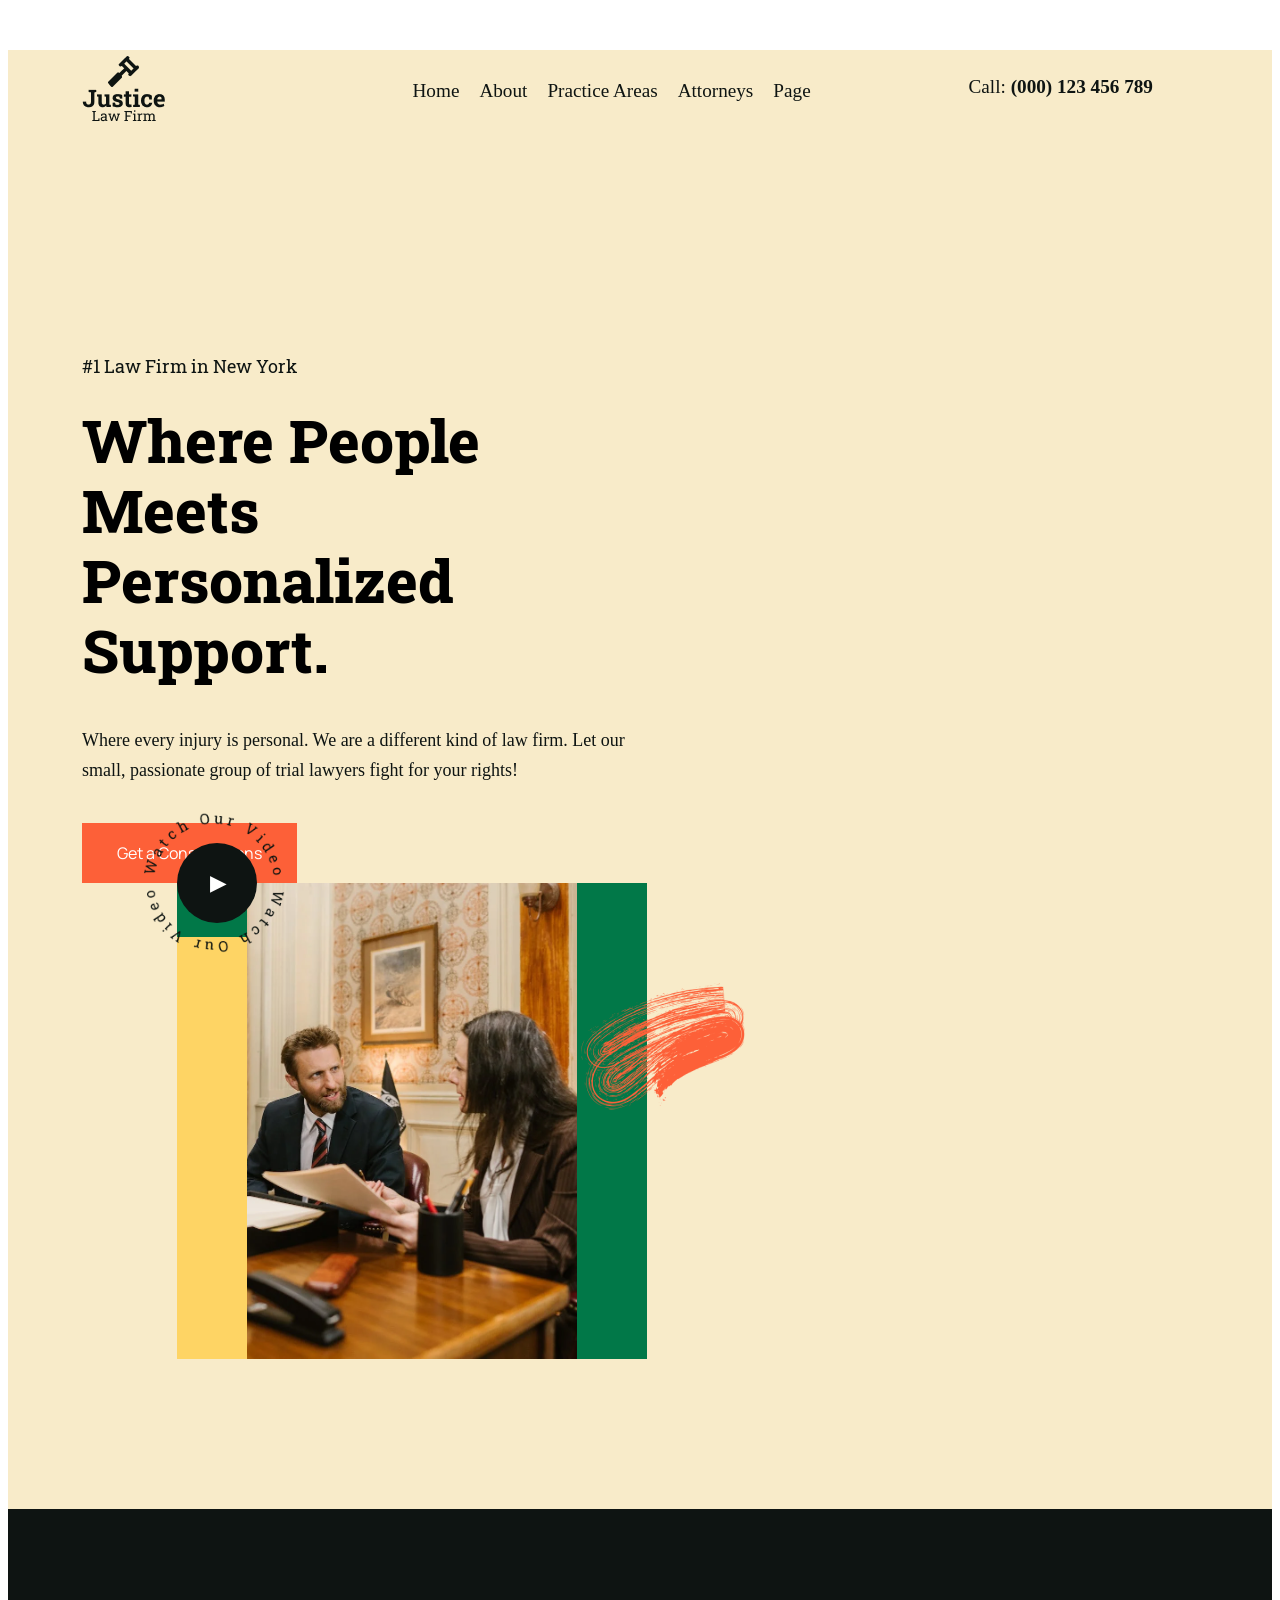
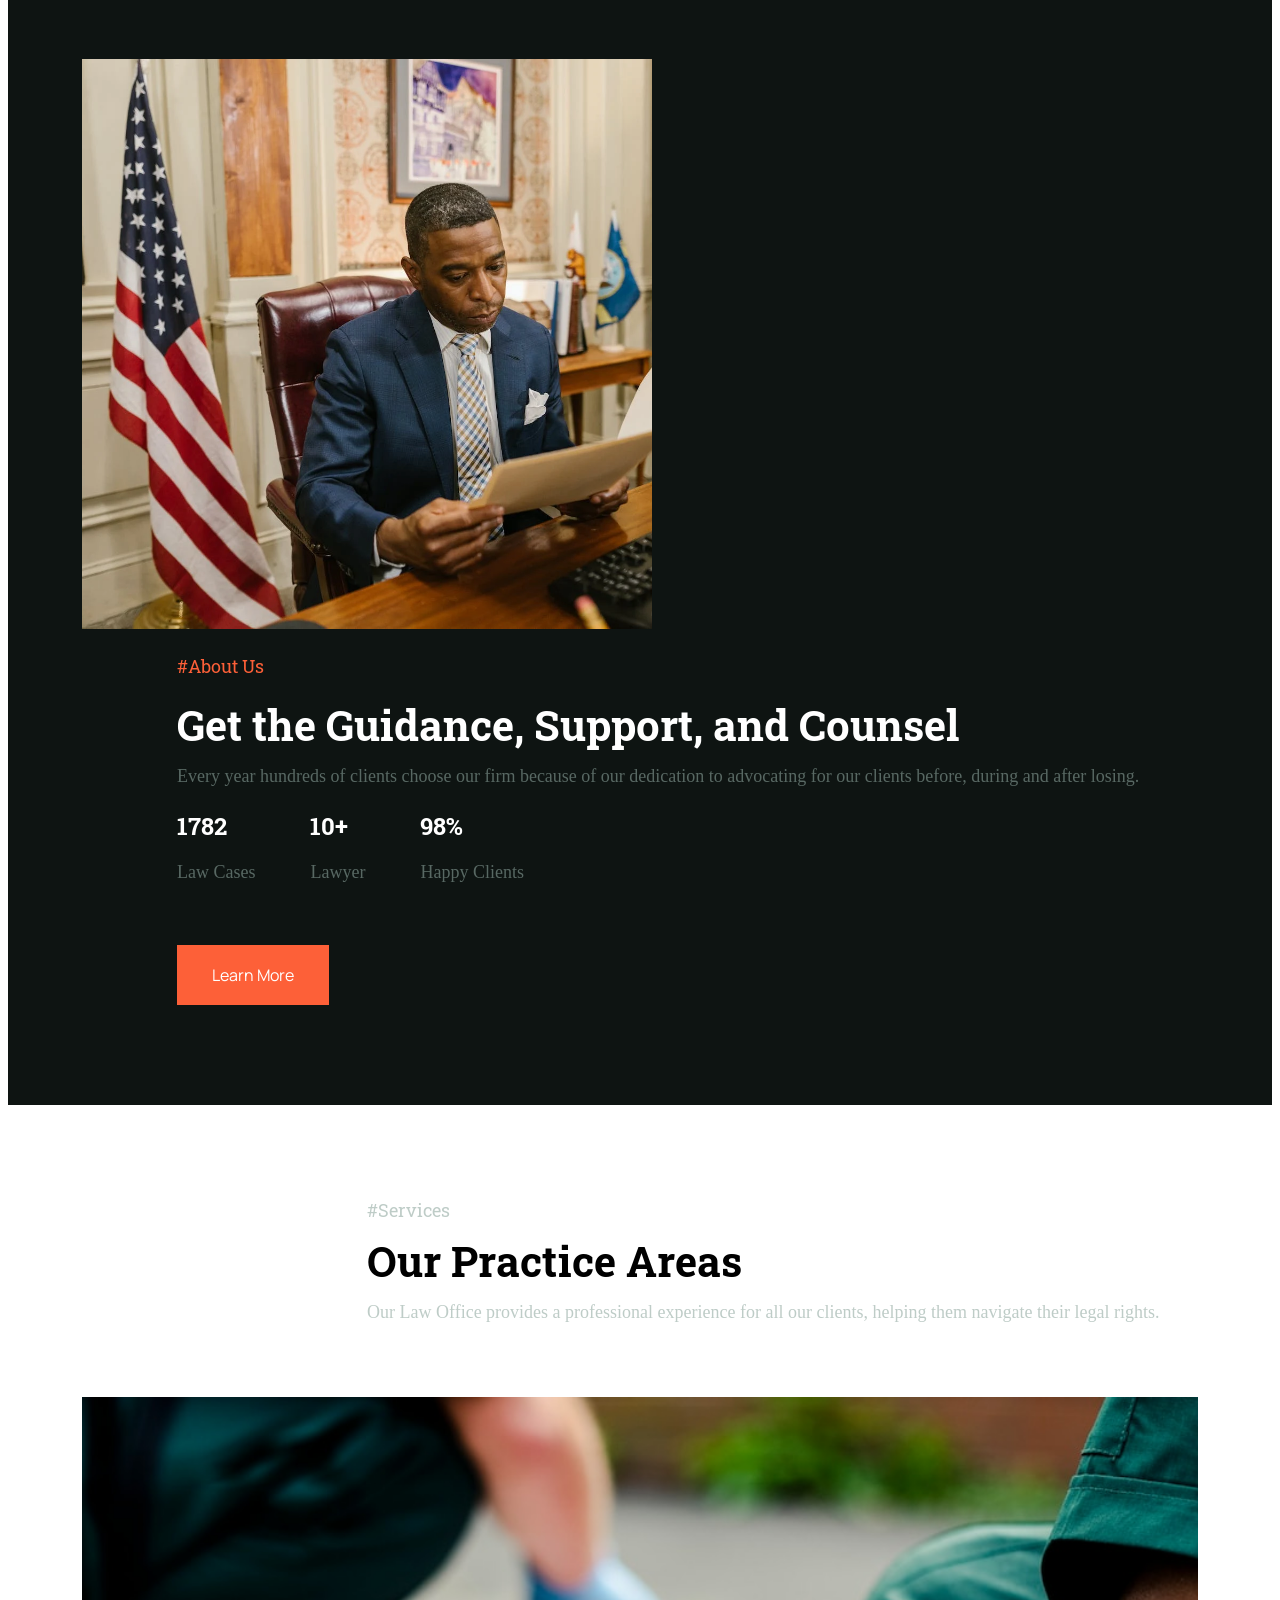
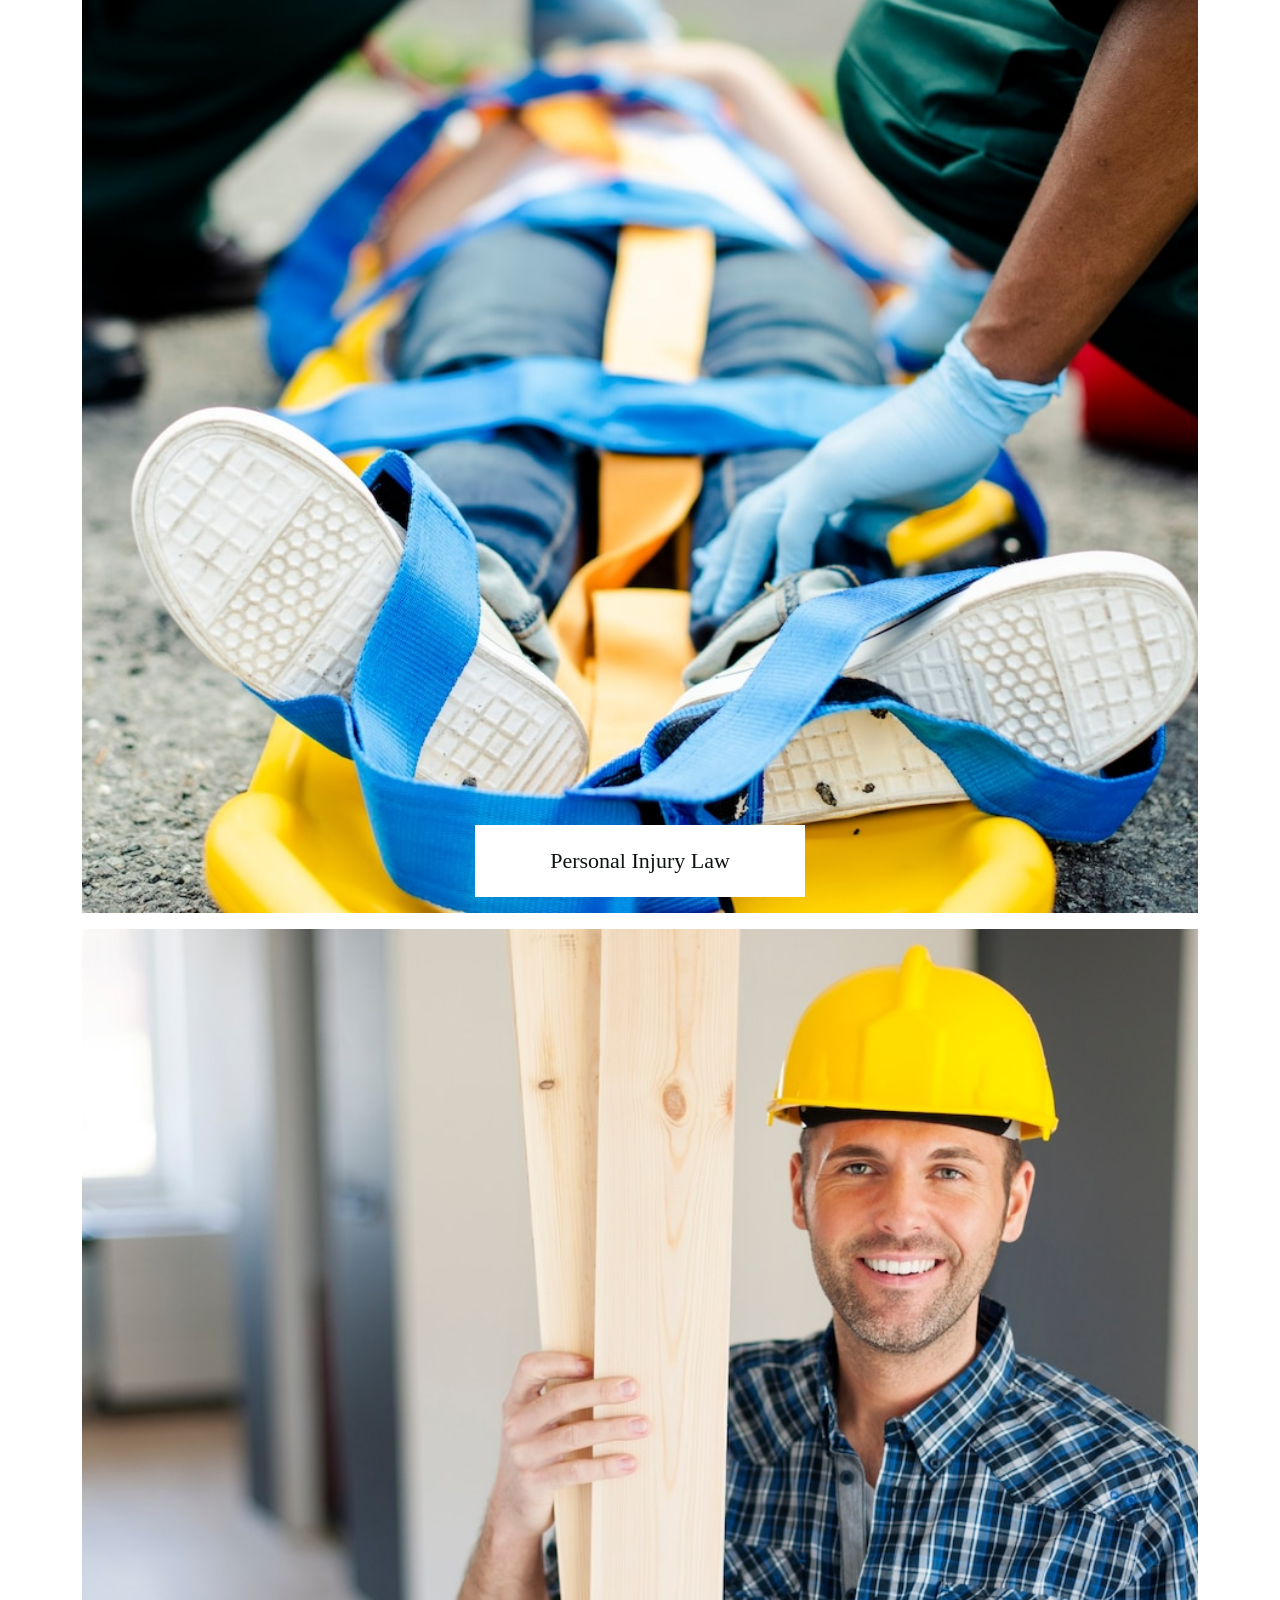
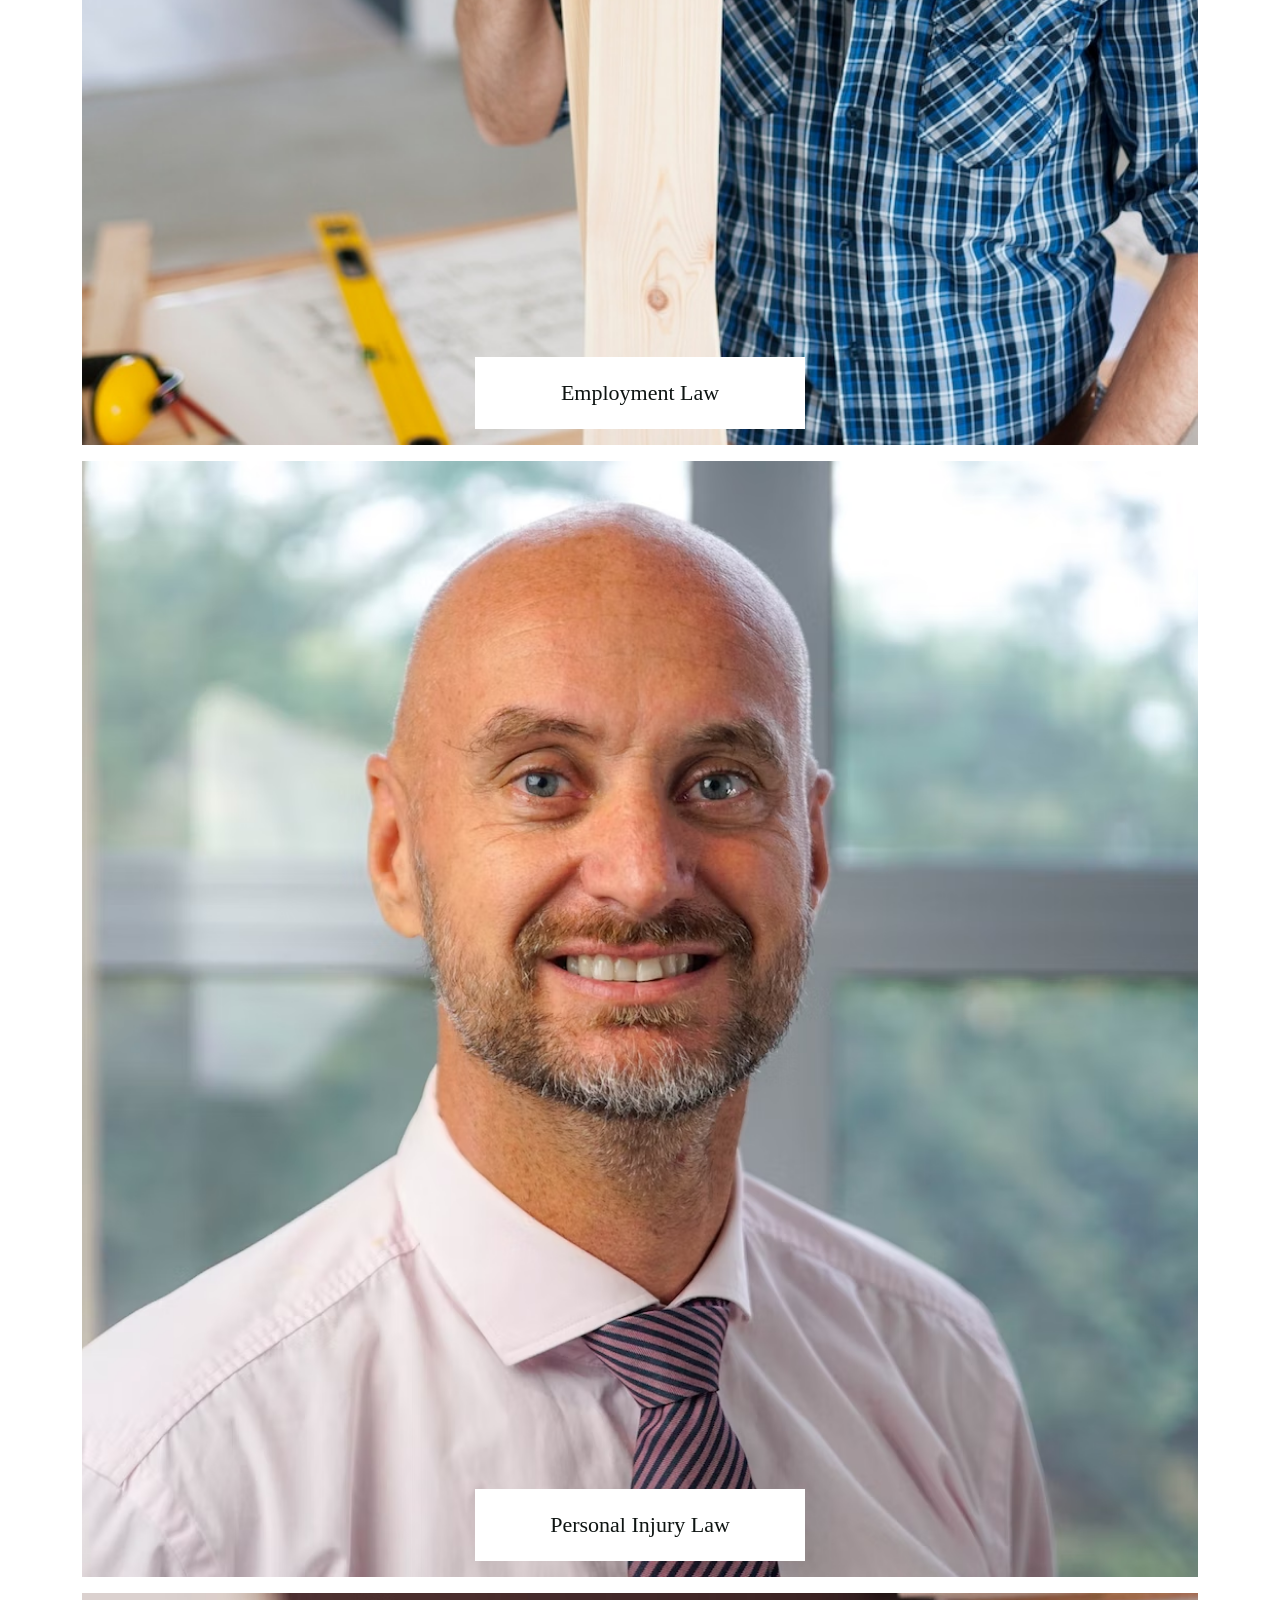
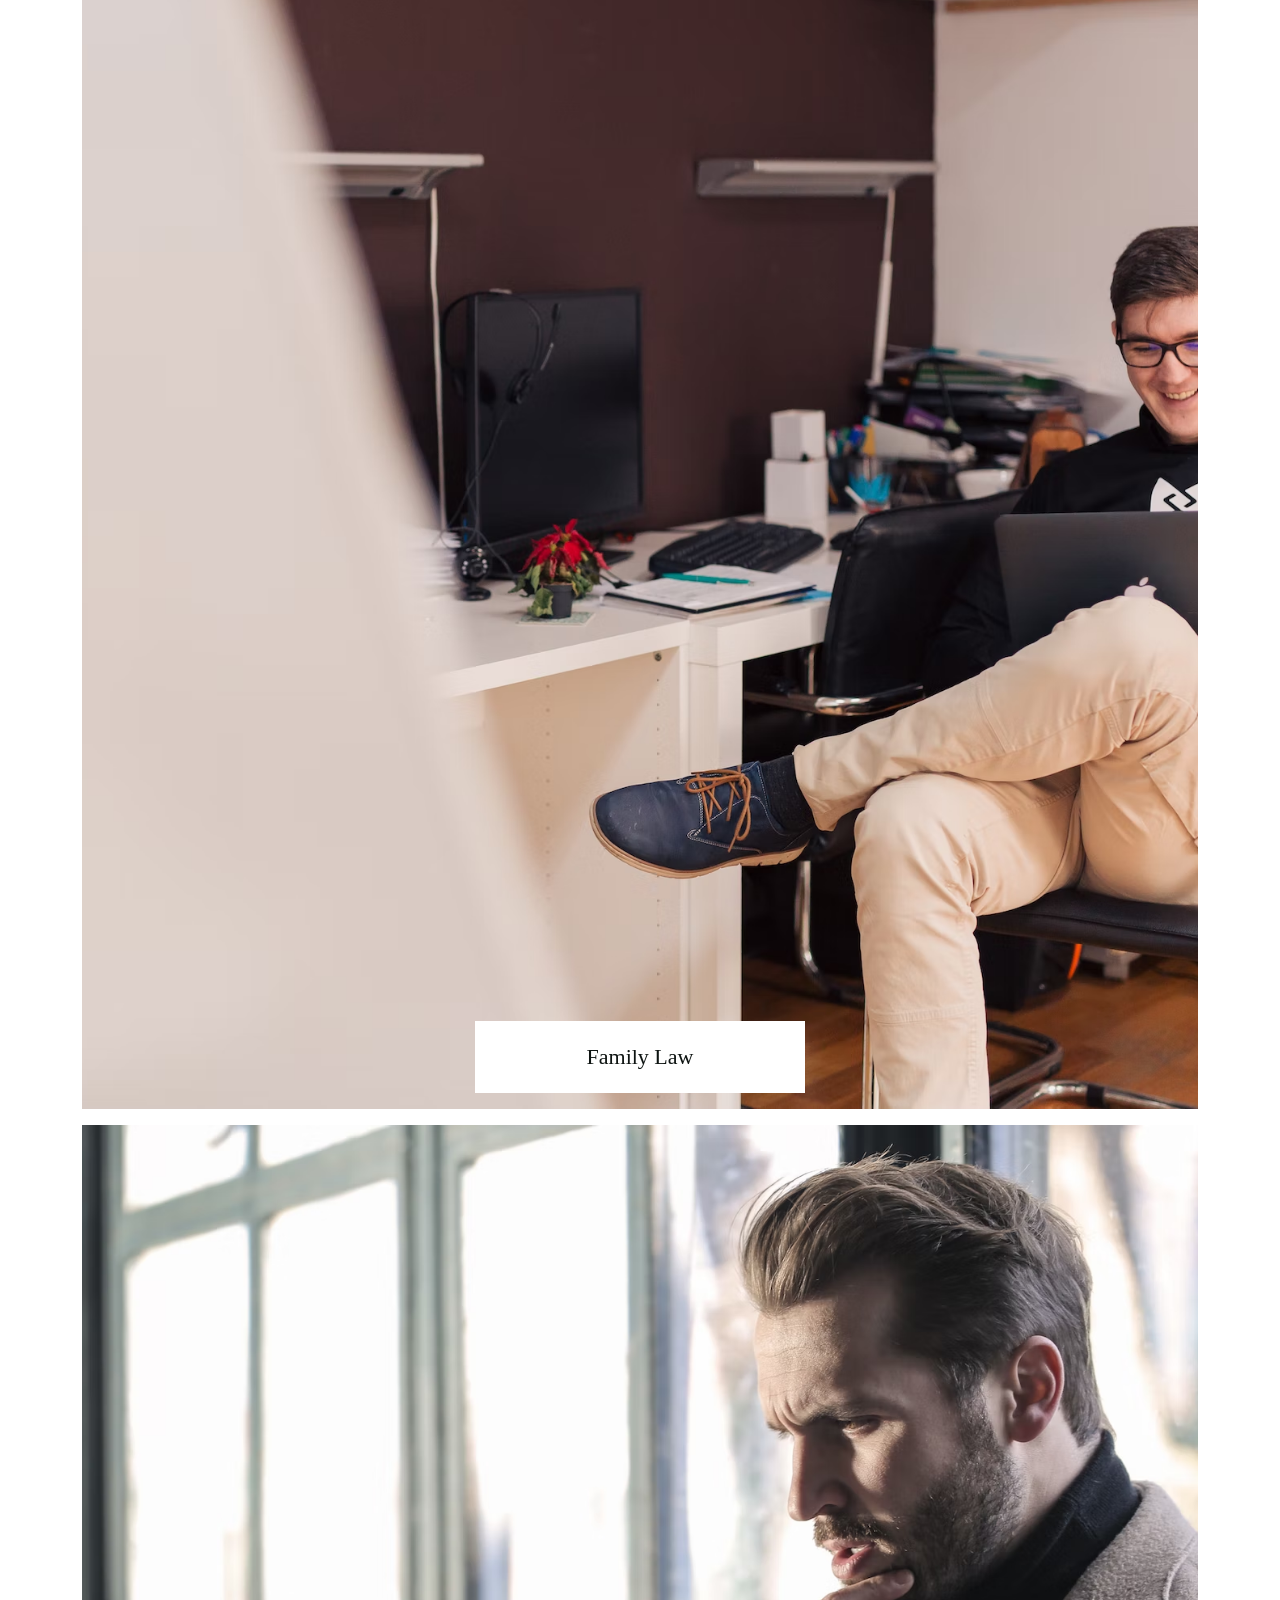
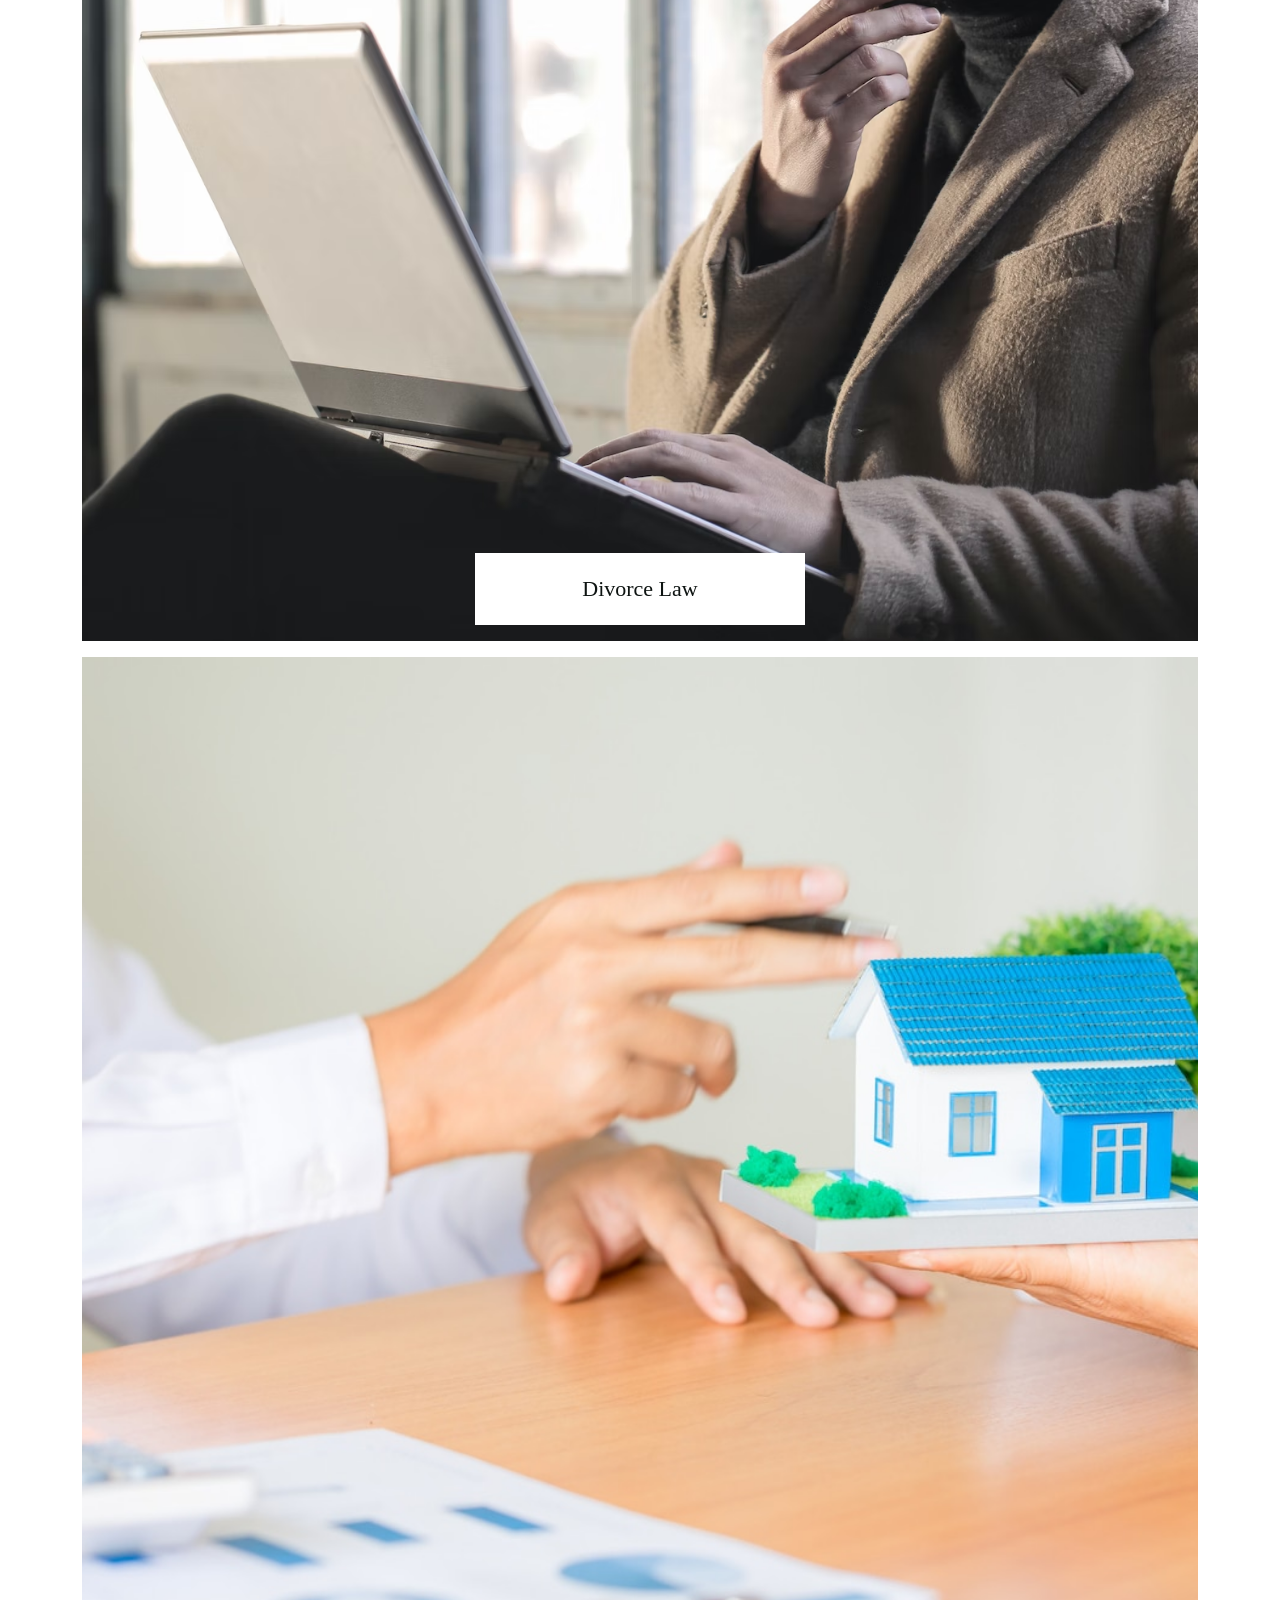
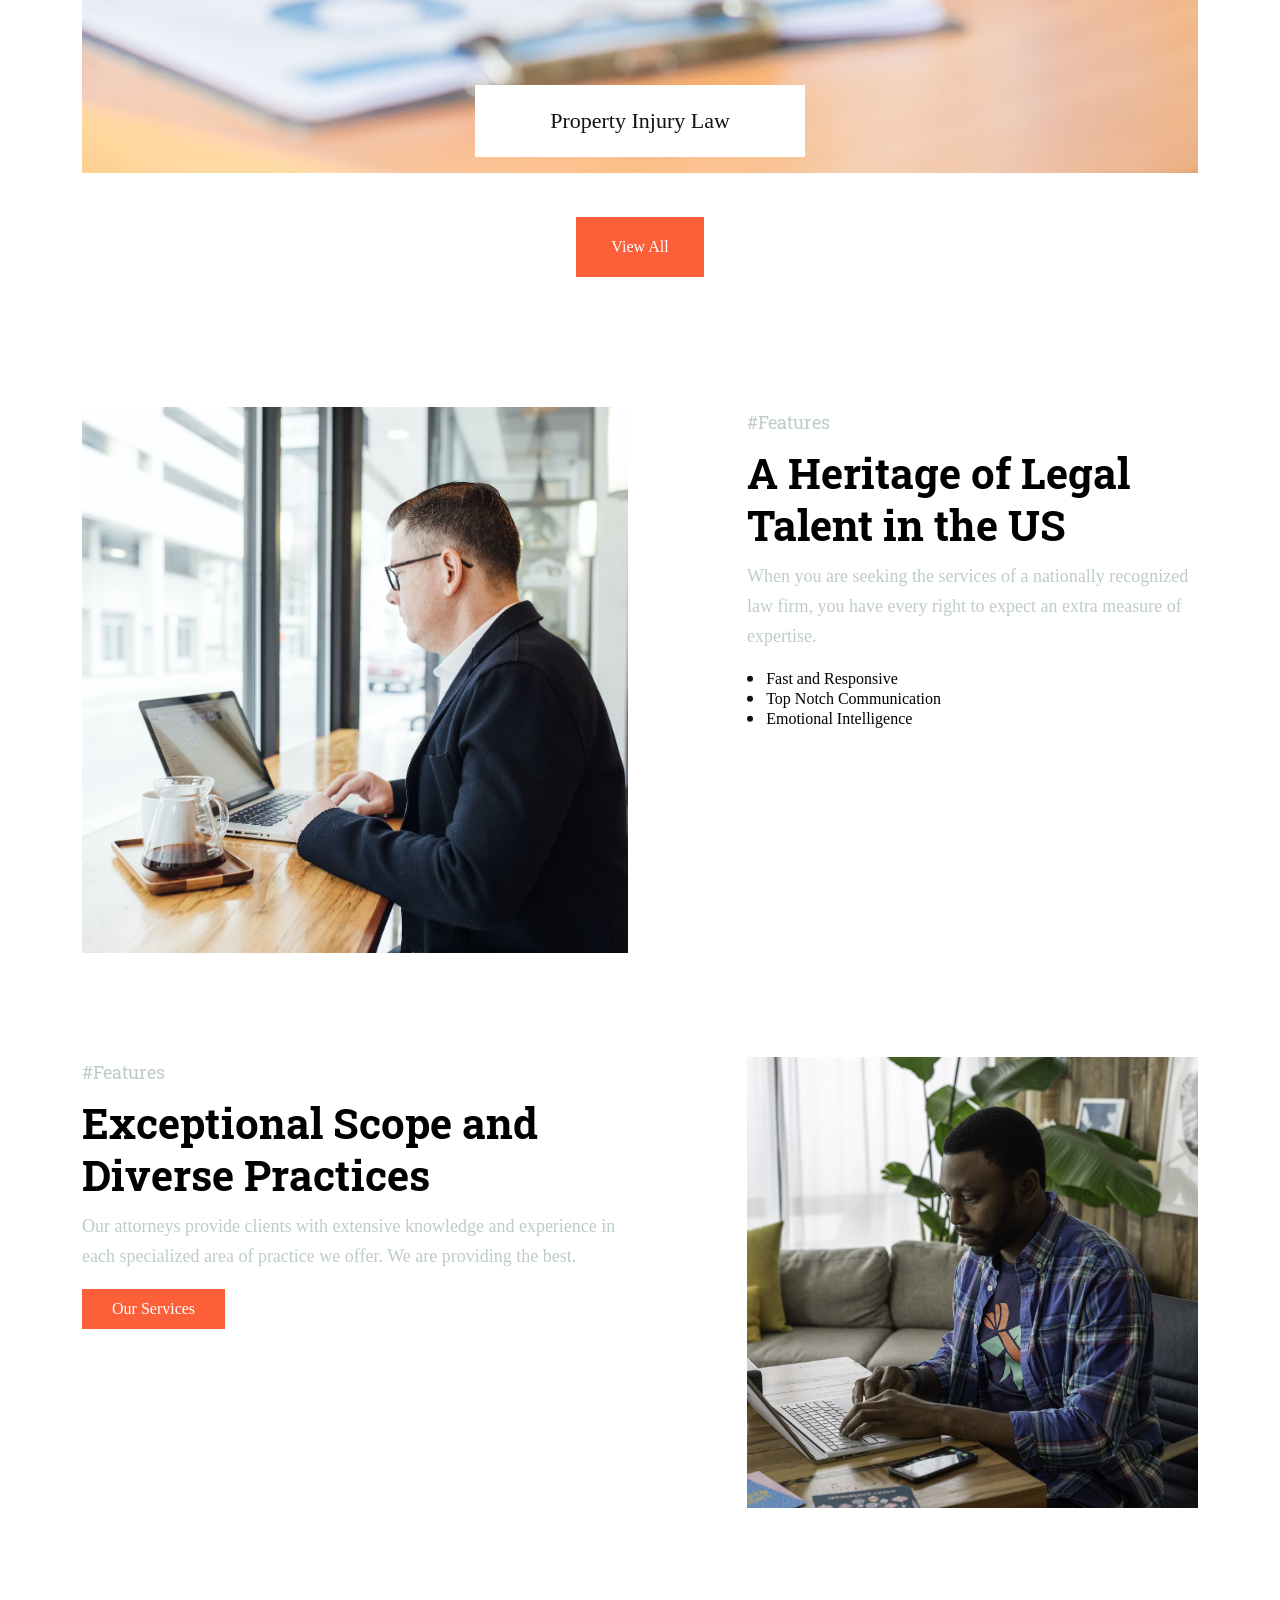
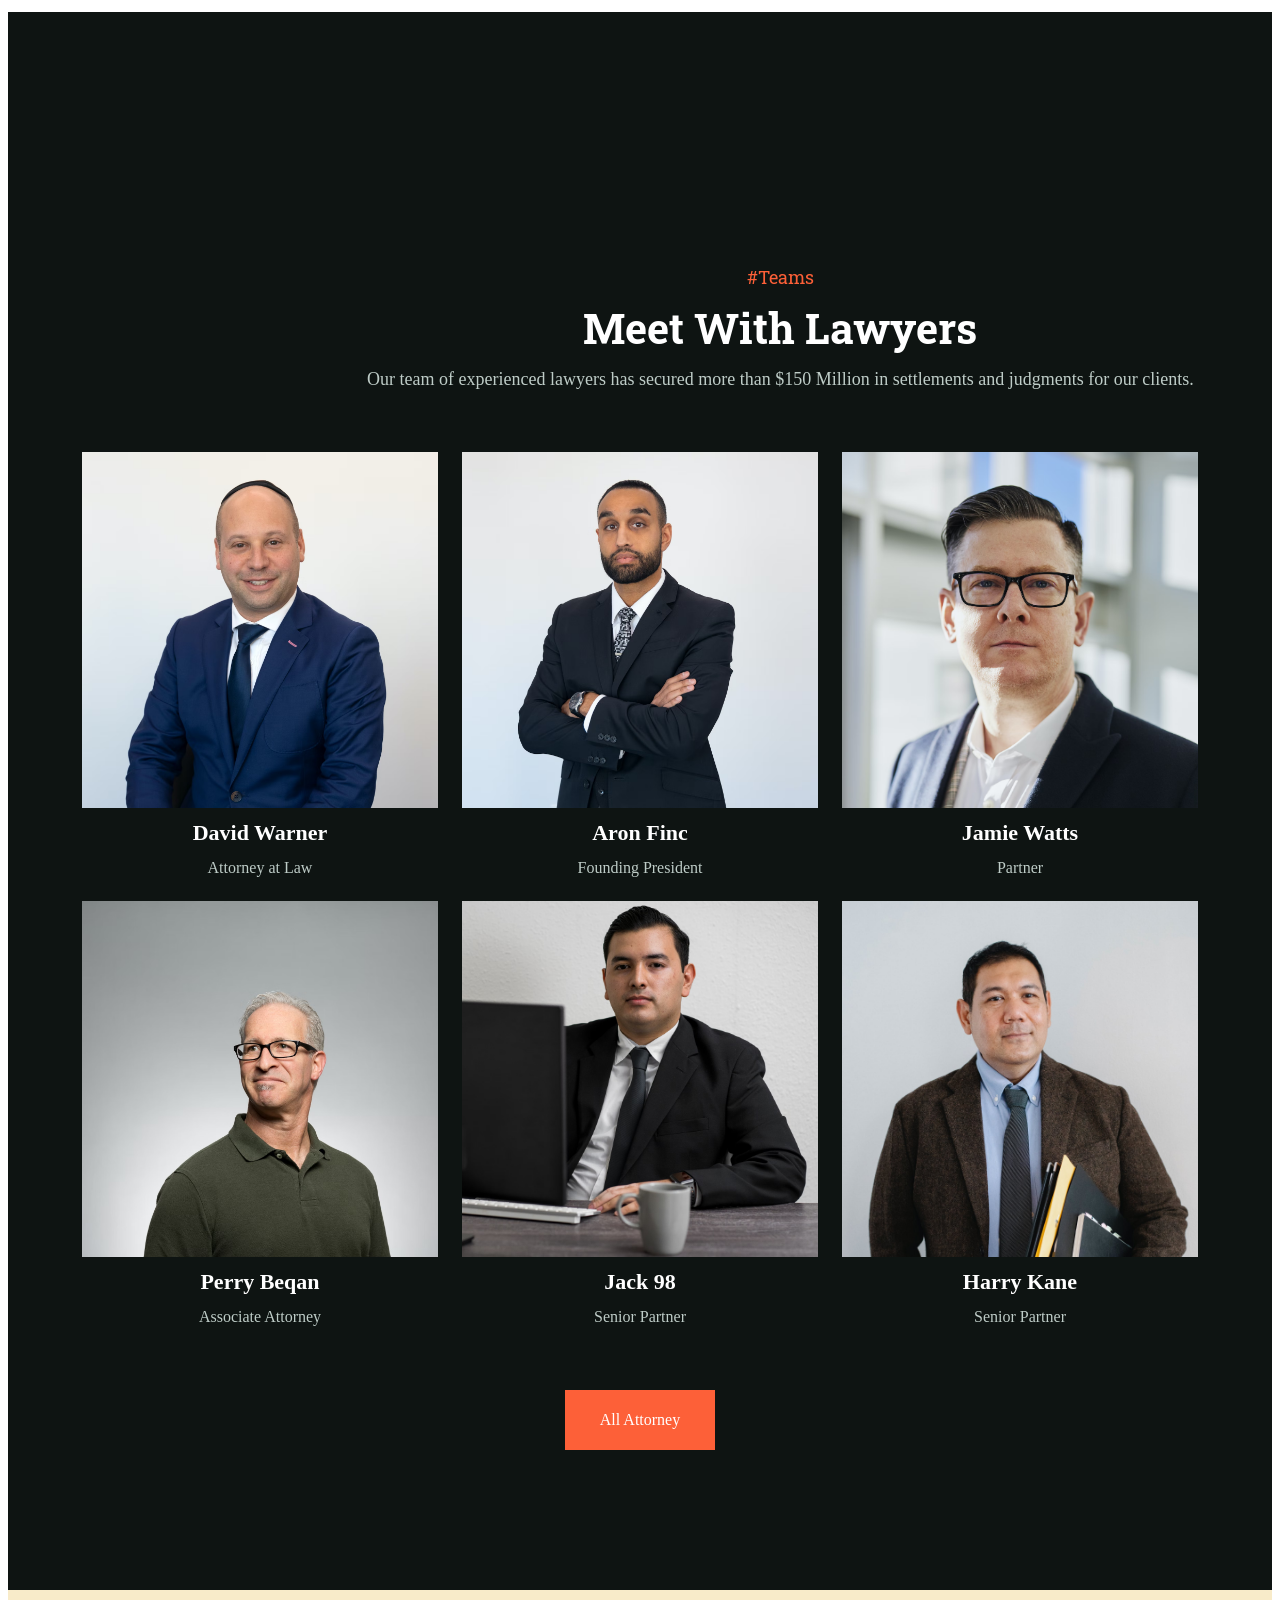
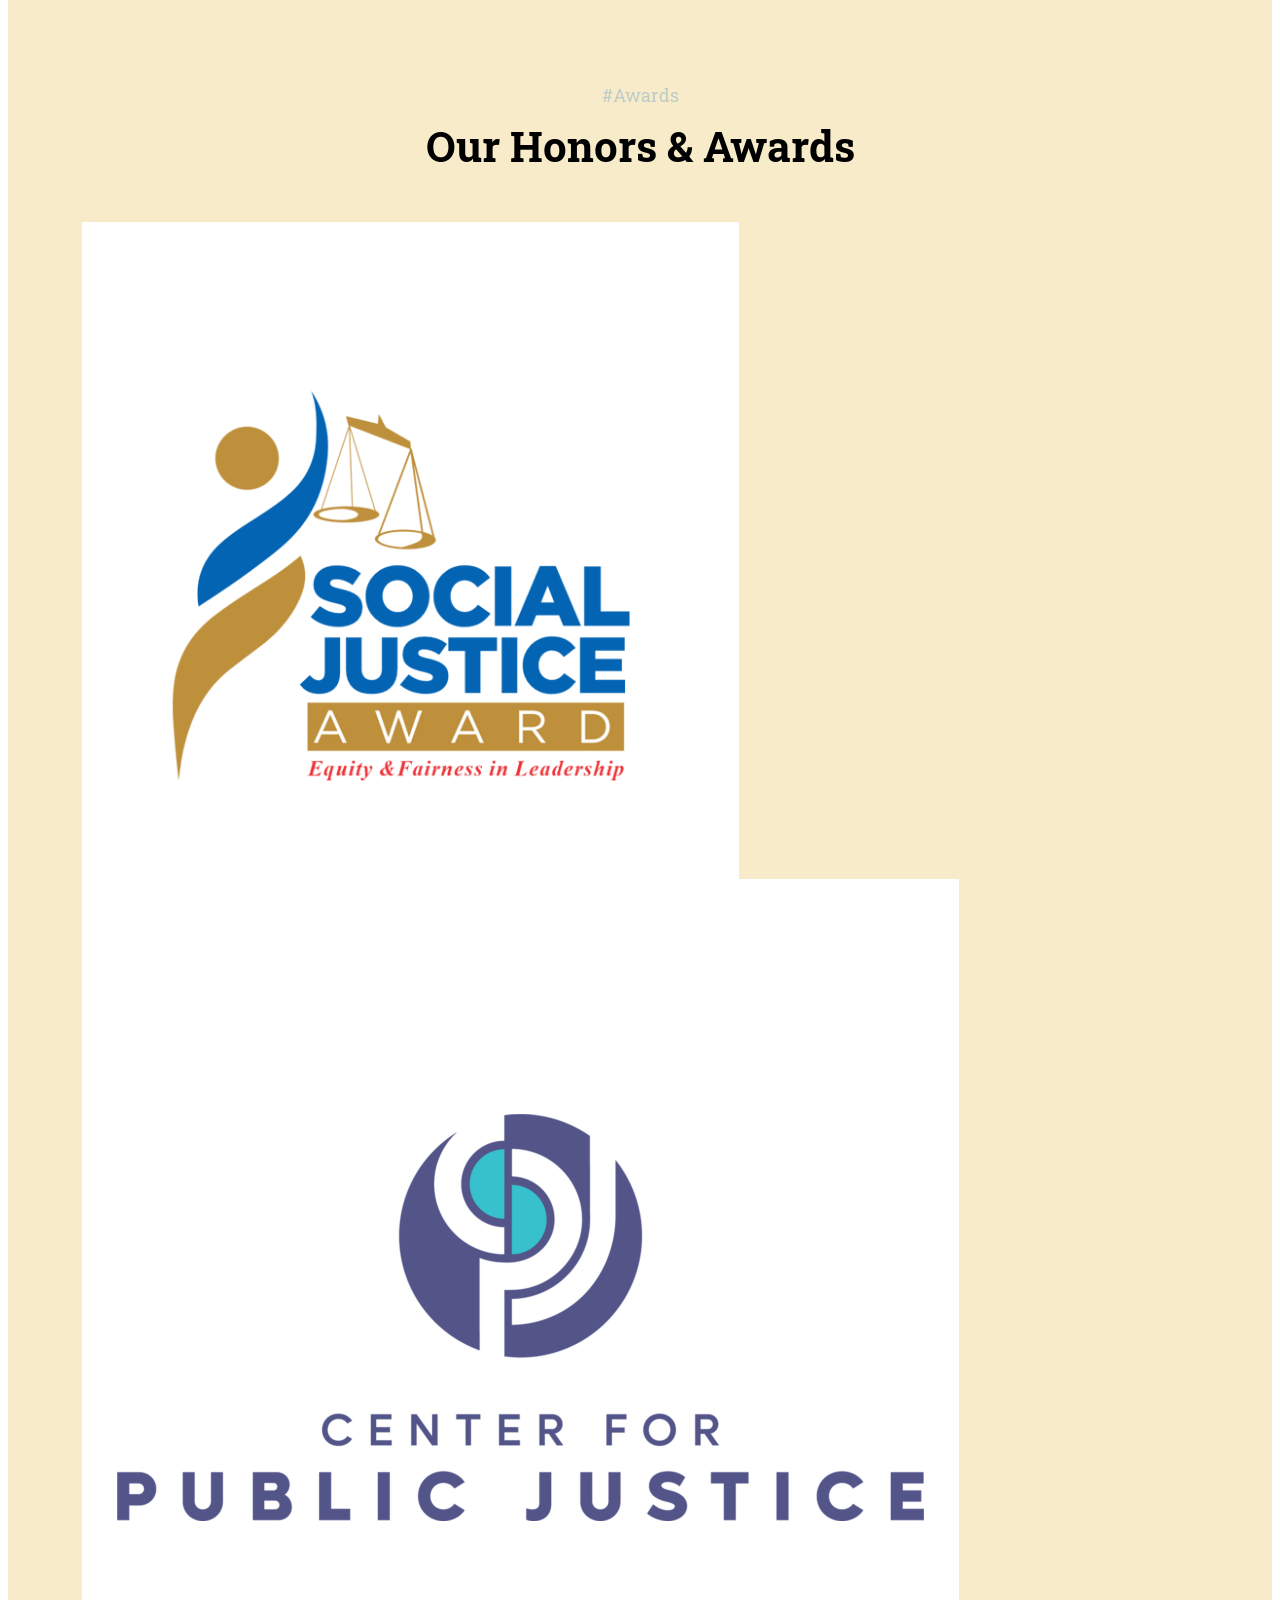
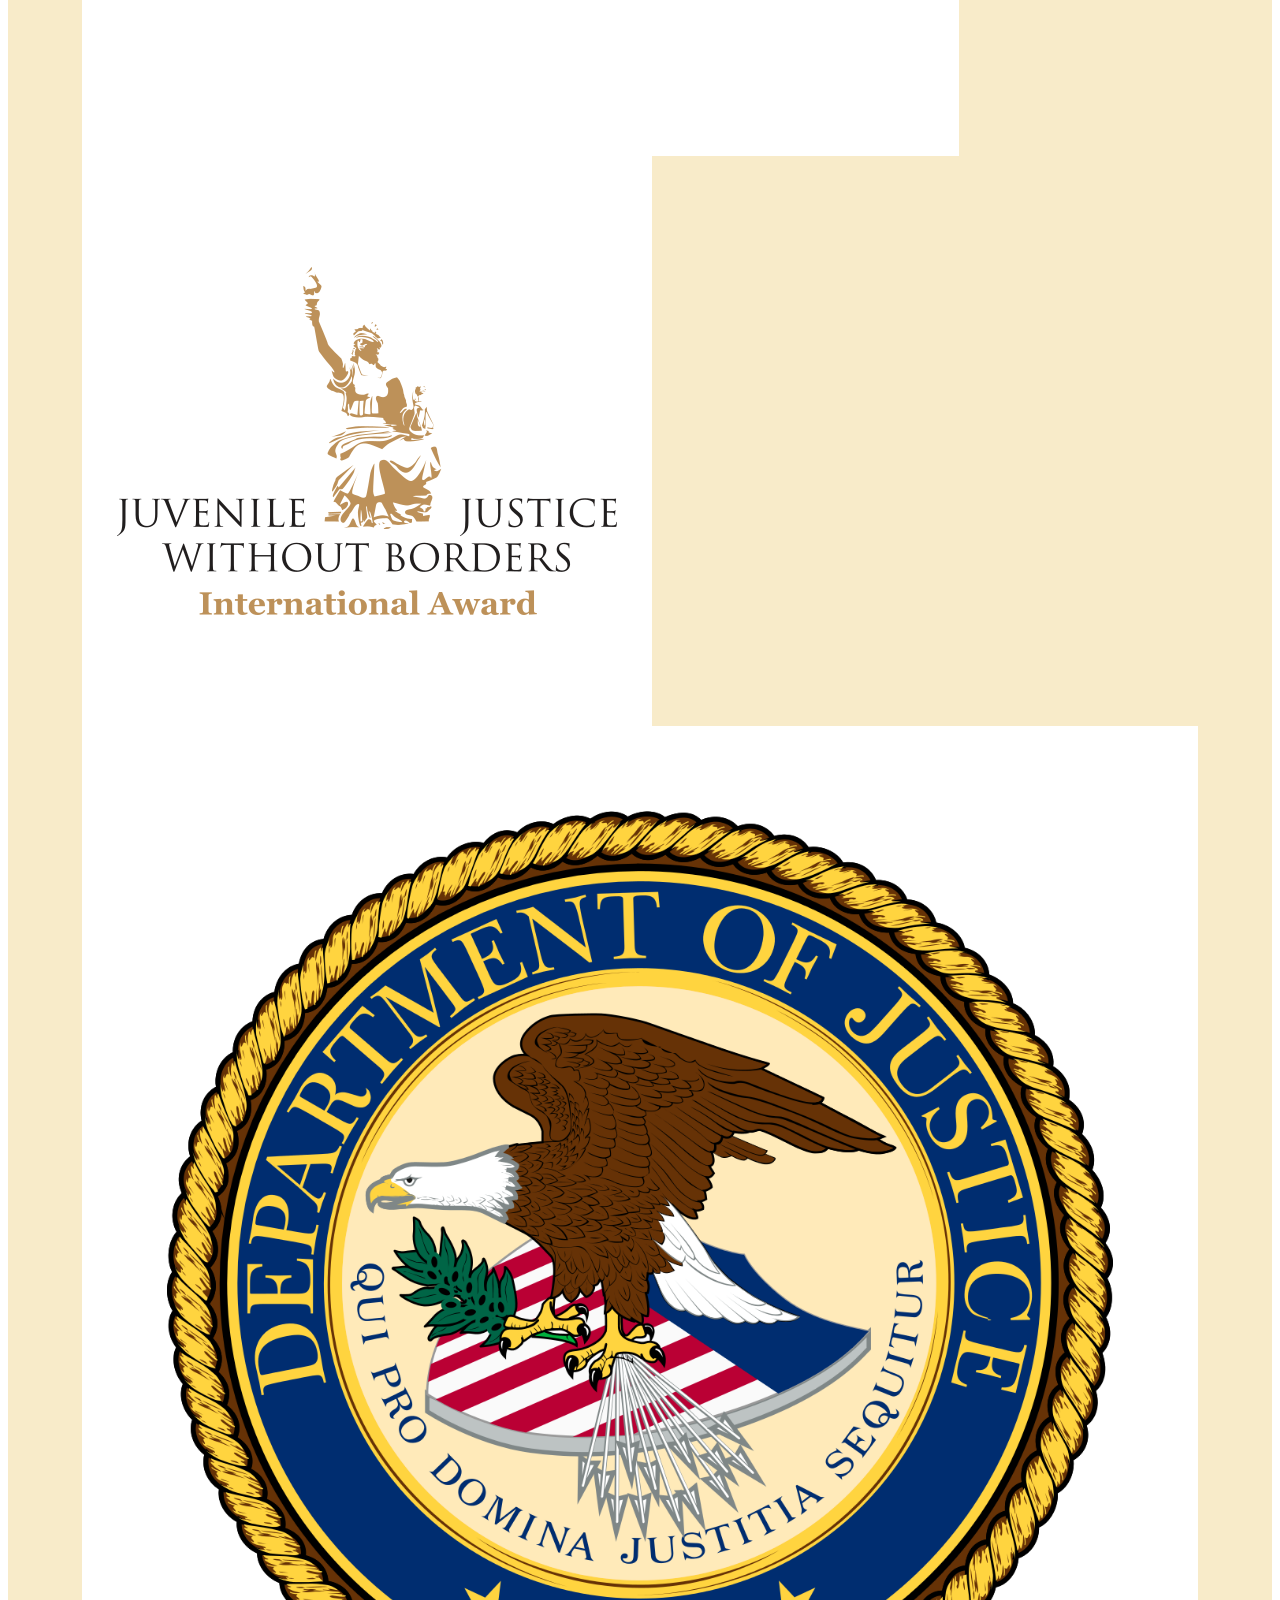
==== index.html @ 0a6d9f3d "first commit" ====
<!DOCTYPE html>
<html lang="en">
<head>
    <meta charset="UTF-8">
    <meta name="viewport" content="width=device-width, initial-scale=1.0">
    <link
    rel="stylesheet"
    href="https://cdnjs.cloudflare.com/ajax/libs/font-awesome/7.0.1/css/all.min.css"
    />

    <link rel="preconnect" href="https://fonts.googleapis.com">
    <link rel="preconnect" href="https://fonts.gstatic.com" crossorigin>
    <link href="https://fonts.googleapis.com/css2?family=Manrope:wght@200..800&family=Roboto+Slab:wght@100..900&display=swap" rel="stylesheet">
    <title>Home Law Site</title>
    <link rel="stylesheet" href="./F8-HOMEWORK-DAY11/reset.css">
    <link rel="stylesheet" href="./F8-HOMEWORK-DAY11/css/grid.css">
</head>
<body>
<div class="container-page1">
    <!-- header -->
    <header class="header">
        <div class="container">
            <div class="row  g-xl-1 ">
                <div class="col-1 col-sm-3">
                    <a class="header__logo">
                        <img src="./F8-HOMEWORK-DAY11/img/img-logo.png" alt="Logo law site">
                    </a>
                </div>
                <div class="col-6  col-md-4 col-sm-4 offset-2 offset-lg-1  offset-md-0">
                    <ul class="header__nav--list">
                        <li class="header__nav--item">
                            <a href="#" class="header__nav--link">Home
                                <i class="fa-solid fa-angle-down"></i>
                            </a>
                        </li>
                        <li class="header__nav--item">
                            <a href="#" class="header__nav--link">About
                                <i class="fa-solid fa-angle-down"></i>
                            </a>
                        </li>
                        <li class="header__nav--item">
                            <a href="#" class="header__nav--link">Practice Areas
                                <i class="fa-solid fa-angle-down"></i>
                            </a>
                        </li>
                        <li class="header__nav--item">
                            <a href="#" class="header__nav--link">Attorneys
                                <i class="fa-solid fa-angle-down"></i>
                            </a>
                        </li>
                        <li class="header__nav--item">
                            <a href="#" class="header__nav--link">Page
                                <i class="fa-solid fa-angle-down"></i>
                            </a>
                        </li>
                    </ul>
                </div>
                <div class="col-3 col-md-6 col-sm-5 col-xs-12 offset-md-0 ">
                    <div class="header__contact">
                    <a href="tel:000123456789" class="phone__contact--link">
                        Call:
                        <span class="phone__contact--number">(000) 123 456 789</span>
                    </a>
                    </div>
                </div>
            </div>
        </div>       
    </header>
    <!-- grid 1 -->
    <div class="hero">
        <div class="container">
            <div class="row ">
                <div class=" col-6 col-md-12">
                    <div class="content">
                        <h4 class="content-subtitle subtitle">#1 Law Firm in New York</h4>
                        <h1 class="content-title title">Where People Meets Personalized Support.</h1>
                        <p class="content-desc desc">Where every injury is personal. We are a different kind of law firm. Let our small, passionate group of trial lawyers fight for your rights!</p>
                        <a href="#" class="btn content-button">
                            Get a Consultations
                        </a>
                    </div>
                </div>
                <!--  -->
                <div class="col-5 offset-1">
                    <div class="shape">
                        <!-- shape decor -->
                        <img src="./F8-HOMEWORK-DAY11/img/img-decord-1.png" alt="Shape decor">
                        <!-- shape play -->
                        <div class="shape__play" aria-label="play">
                        </div>
                        <!-- shape img complex -->
                        <div class="shape__img--green">
                            <div class="shape__yellow"></div>
                            <div class="shape__img">
                                <img src="./F8-HOMEWORK-DAY11/img/img-lawyer-1.png" alt="lawyers">
                            </div>
                        </div>
                    </div>
                </div>
            </div>
        </div>
    </div>
</div>
<div class="container__page2">
    <div class="container">
        <div class="row row-cols-lg-1">
            <div class="col-6">
                <div class="second__image">
                    <img src="./F8-HOMEWORK-DAY11/img/img-lawyer-2.png" alt="one lawyer">
                </div>
            </div>
            <div class="col-5 offset-1">
                <div class="second__content">
                    <h3 class="second__subtitle subtitle">#About Us</h3>
                    <h2 class="second__title title">Get the Guidance, Support, and Counsel</h2>
                    <p class="desc second__desc">Every year hundreds of clients choose our firm
                        because of our dedication to advocating for our clients before, during and after
                        losing.</p>
                    <div class="feedback">
                        <div class="feedback__item">
                            <span class="bold-number">1782</span>
                            <span class="desc desc-grey">Law Cases</span>
                        </div>
                        <div class="feedback__item">
                            <span class="bold-number">10+</span>
                            <span class="desc desc-grey">Lawyer</span>
                        </div>
                        <div class="feedback__item">
                            <span class="bold-number">98%</span>
                            <span class="desc desc-grey">Happy Clients</span>
                        </div>
                    </div>
                    <a href="#" class="btn content-button">
                        Learn More
                    </a>
                </div>
            </div>
        </div>
    </div>
</div>

<!-- Services -->
 <div class="services">
    <div class="container">
        <div class="row row-cols-lg-11">
            <div class="col-6  offset-3 offset-lg-1">
                <div class="service__content">
                    <span class="subtitle text-color subtitle__service">#Services</span>
                    <h2 class="title service_title">Our Practice Areas</h2>
                    <p class="desc text-color desc_service">
                        Our Law Office provides a professional experience for all our clients,
                        helping them navigate their legal rights.
                    </p>
                </div>
            </div>
        </div>
        <div class="row g-2 row-cols-md-2">
            <div class="col-4">
                <div class="card">
                    <img src="./F8-HOMEWORK-DAY11/img/img-services-1.png" alt="injury law" class="card__img">
                    <a href="#!" class="btn card_btn">Personal Injury Law</a>
                </div>
            </div>
            <div class="col-4">
                <div class="card">
                    <img src="./F8-HOMEWORK-DAY11/img/img-services-2.png" alt="Employment Law" class="card__img">
                    <a href="#!" class="btn card_btn">Employment Law</a>
                </div>
            </div>
            <div class="col-4">
                <div class="card">
                    <img src="./F8-HOMEWORK-DAY11/img/img-services-3.png" alt="Personal Injury Law" class="card__img">
                    <a href="#!" class="btn card_btn">Personal Injury Law</a>
                </div>
            </div>
            <div class="col-4">
                <div class="card">
                    <img src="./F8-HOMEWORK-DAY11/img/img-services-4.png" alt=" Family Law " class="card__img">
                    <a href="#!" class="btn card_btn"> Family Law </a>
                </div>
            </div>
            <div class="col-4">
                <div class="card">
                    <img src="./F8-HOMEWORK-DAY11/img/img-services-5.png" alt="Divorce Law " class="card__img">
                    <a href="#!" class="btn card_btn">Divorce Law </a>
                </div>
            </div>
            <div class="col-4">
                <div class="card">
                    <img src="./F8-HOMEWORK-DAY11/img/img-services-6.png" alt=" Property Injury Law " class="card__img">
                    <a href="#!" class="btn card_btn"> Property Injury Law</a>
                </div>
            </div>
        </div>
        <a href="#!" class="btn service__btn">View All</a>
    </div>
 </div>
<!-- features page 1 -->
 <div class="features">
    <div class="container">
        <div class="row">
            <div class="col-6">
                <div class="features__image">
                    <img src="./F8-HOMEWORK-DAY11/img/img-features-1.png" alt="lawyer">
                </div>
            </div>
            <div class="col-5 offset-1">
                <div class="features__content">
                    <span class="subtitle text-color features__subtitle">#Features</span>

                    <h2 class="title features__title">
                        A Heritage of Legal Talent in the US
                    </h2>

                    <p class="desc text-color features__desc">
                        When you are seeking the services of a nationally recognized law firm, you have every right to expect an extra measure of expertise.
                    </p>

                    <ul class="features__list">
                        <li class="features__item">Fast and Responsive</li>
                        <li class="features__item">Top Notch Communication</li>
                        <li class="features__item">Emotional Intelligence</li>
                    </ul>
                </div>
            </div>
        </div>
    </div>
 </div>
<!-- features page 2--> 
 <div class="feature_page2">
    <div class="container">
        <div class="row">
            <div class="col-6">
                <span class="subtitle text-color features__subtitle">#Features</span>

                <h2 class="title features__title">
                    Exceptional Scope and Diverse Practices
                </h2>

                <p class="desc text-color features__desc">
                    Our attorneys provide clients with extensive knowledge and experience in each specialized area of practice we offer. We are providing the best.
                </p>
                <a href="#!" class="btn feature_btn">Our Services</a>
            </div>
            <div class="col-5 offset-1">
                <div class="feature__image2">
                    <img src="./F8-HOMEWORK-DAY11/img/img-features-2.png" alt="Lawyer">
                </div>
            </div>
        </div>
    </div>
 </div>
<div class="Team">
    <div class="container">
        <div class="row  row-cols-lg-10">
            <div class="col-6 offset-3 offset-lg-1">
                <div class="team__content">
                    <span class="subtitle subtitle__team">#Teams</span>

                    <h2 class="title team__title">
                        Meet With Lawyers
                    </h2>

                    <p class="desc team__desc">
                        Our team of experienced lawyers has secured more than $150 Million in settlements and judgments for our clients.
                    </p>
                </div>
            </div>
        </div>
        <div class="row">
            <div class="col-4">
                <div class="card">
                    <div class="card__thumb">
                        <img src="./F8-HOMEWORK-DAY11/img/team-member-1.png" alt="David Warner" class="card__image">
                    </div>
                    <span class="card__name">David Warner</span>
                    <span class="card__role">Attorney at Law</span>
                </div>
            </div>

            <div class="col-4">
                <div class="card">
                    <div class="card__thumb">
                        <img src="./F8-HOMEWORK-DAY11/img/team-member-2.png" alt="Aron Finc" class="card__image">
                    </div>
                    <span class="card__name">Aron Finc</span>
                    <span class="card__role">Founding President</span>
                </div>
            </div>

            <div class="col-4">
                <div class="card">
                   <div class="card__thumb">
                        <img src="./F8-HOMEWORK-DAY11/img/team-member-3.png" alt="Jamie Watts" class="card__image">
                    </div>
                    <span class="card__name">Jamie Watts</span>
                    <span class="card__role">Partner</span>
                </div>
            </div>

            <div class="col-4">
                <div class="card">
                    <div class="card__thumb">
                        <img src="./F8-HOMEWORK-DAY11/img/team-member-4.png" alt="Perry Beqan" class="card__image">
                    </div>
                    <span class="card__name">Perry Beqan</span>
                    <span class="card__role">Associate Attorney</span>
                </div>
            </div>

            <div class="col-4">
                <div class="card">
                    <div class="card__thumb">
                        <img src="./F8-HOMEWORK-DAY11/img/team-member-5.png" alt="Jack 98" class="card__image">
                    </div>
                    <span class="card__name">Jack 98</span>
                    <span class="card__role">Senior Partner</span>
                </div>
            </div>

            <div class="col-4">
                <div class="card">
                    <div class="card__thumb">
                        <img src="./F8-HOMEWORK-DAY11/img/team-member-6.png" alt="Harry Kane" class="card__image">
                    </div>
                    <span class="card__name">Harry Kane</span>
                    <span class="card__role">Senior Partner</span>
                </div>
            </div>
        </div>
        <a href="" class="btn team__btn">
            All Attorney
        </a>
    </div>
</div>
<div class="awards">
    <div class="container">
        <div class="row">
            <div class="col-6 offset-3">
                <div class="award__content">
                    <span class="subtitle award__subtitle">#Awards</span>
                    <h2 class="title award__title">Our Honors & Awards</h2>
                </div>
            </div>
        </div>
        <div class="row row-cols-lg-3 row-cols-md-2">
            <div class="col-3">
                <div class="award__card">
                    <img src="./F8-HOMEWORK-DAY11/img/img-logo-award-1.png" alt="" class="award__card--img">
                </div>
            </div>
            <div class="col-3">
                <div class="award__card">
                    <img src="./F8-HOMEWORK-DAY11/img/img-logo-award-2.png" alt="" class="award__card--img">
                </div>
            </div>
            <div class="col-3">
                <div class="award__card">
                    <img src="./F8-HOMEWORK-DAY11/img/img-logo-award-3.png" alt="" class="award__card--img">
                </div>
            </div>
            <div class="col-3">
                <div class="award__card">
                    <img src="./F8-HOMEWORK-DAY11/img/img-logo-award-4.png" alt="" class="award__card--img">
                </div>
            </div>
        </div>
    </div>
</div>
<div class="Testimonial">
    <div class="container">
        <div class="row row-cols-lg-6">
            <div class="col-5">
                <div class="test__content">
                    <span class="subtitle test__subtitle">#Testimonial</span>
                    <h2 class="title test__title">What Our Clients Say About Us</h2>
                </div>
            </div>
            <div class="col-2 offset-5 offset-lg-7">
                <div class="test__slider--controls">
                    <button class="slider__button slider__button--prev">
                        <i class="fa-solid fa-chevron-left"></i>
                    </button>

                    <button class="slider__button slider__button--next">
                        <i class="fa-solid fa-chevron-right"></i>
                    </button>
                </div>
            </div>
        </div>
        <div class="row">
            <div class="col-4">
                <div class="test__card">
                    <div class="test__avatar">
                        <img src="./F8-HOMEWORK-DAY11/img/img-testimonial-avatar-1.png" alt="avatar client" class="test__img">
                    </div>
                    <p class="desc test__desc">
                        "I am very satisfied with this Law Office. Very professional, quick responses to calls, humble and understanding. Marty has done a lot of work for me and helped my friends and myself work through some sticky issues. His staff is professional and hard working! I recommend anyone who needs a lawyer to Marty Meason and his team."
                    </p>
                    <div class="test__info">
                        <span class="test__name">
                            Tim Southee
                        </span>
                        <span class="test__role">
                            UI/UX Designer
                        </span>
                    </div>
                </div>
            </div>
            <div class="col-4">
                <div class="test__card">
                    <div class="test__avatar">
                        <img src="./F8-HOMEWORK-DAY11/img/img-testimonial-avatar-2.png" alt="avatar client" class="test__img">
                    </div>
                    <p class="desc test__desc">"I am very satisfied with this Law Office. Very professional, quick responses to calls, humble and understanding. Marty has done a lot of work for me and helped my friends and myself work through some sticky issues. His staff is professional and hard working! I recommend anyone who needs a lawyer to Marty Meason and his team."</p>
                    <div class="test__info">
                        <span class="test__name">
                            Trent Boult
                        </span>
                        <span class="test__role">
                            UI/UX Designer
                        </span>
                    </div>
                </div>
            </div>
            <div class="col-4">
                <div class="test__card">
                    <div class="test__avatar">
                        <img src="./F8-HOMEWORK-DAY11/img/img-testimonial-avatar-3.png" alt="avatar client" class="test__img">
                    </div>
                    <p class="desc test__desc">
                        "I am very satisfied with this Law Office. Very professional, quick responses to calls, humble and understanding. Marty has done a lot of work for me and helped my friends and myself work through some sticky issues. His staff is professional and hard working! I recommend anyone who needs a lawyer to Marty Meason and his team."
                    </p>
                    <div class="test__info">
                        <span class="test__name">
                            Matt Hen
                        </span>
                        <span class="test__role">
                            UI/UX Designer
                        </span>
                    </div>
                </div>
            </div>
        </div>
        <div class="row">
            <div class="col-12">
                <div class="test__dots">
                    <span class="dot dot-orange"></span>
                    <span class="dot"></span>
                    <span class="dot"></span>
                    <span class="dot"></span>
                </div>
            </div>
        </div>
    </div>
</div>
<div class="faq">
    <div class="container">
        <div class="row">
            <div class="col-6 offset-3">
                <div class="faq__content">
                    <span class="subtitle faq__subtitle">#FAQ</span>
                    <h2 class="title faq__title">Frequently Asked Questions</h2>
                    <div class="faq__question">
                        <span class="faq__tab faq__tab-orange">General Question</span>
                        <span class="faq__tab">Other Question</span>
                    </div>
                </div>
            </div>
        </div>
        <div class="faq__accordion">
            <div class="accordion-item">
                <input type="checkbox" id="faq-first-checkbox" class="item--input" hidden>
                <label for="faq-first-checkbox" class="item--header">
                    <h4 class="accordion-item-title">
                        Why should I hire an attorney?
                    </h4>
                    <span class="accordion-item-icon">
                        <i class="fa-solid fa-angle-down"></i>
                    </span>
                </label>
                <div class="accordion-item-content">
                    <div class="accordion-item-inner">
                        <p class="desc accordion-item-desc">

                            When you are faced with a personal injury, the physical
                            and emotional burden should not be taken for granted.
                            Hiring an attorney not only provides trusted legal
                            guidance but someone to stand in your corner when you
                            need it most. Insurance companies are seeking their best
                            interest and not your own, so it’s always a good idea to
                            seek counsel.
                        </p>
                    </div>
                </div>
            </div>
            <!-- second accordion -->
            <div class="accordion-item">
                <input type="checkbox" id="faq-second-checkbox" class="item--input" hidden>
                <label for="faq-second-checkbox" class="item--header">
                    <h4 class="accordion-item-title">
                        I am still hurting. What do I do next?
                    </h4>
                    <span class="accordion-item-icon">
                        <i class="fa-solid fa-angle-down"></i>
                    </span>
                </label>
               <div class="accordion-item-content">
                    <div class="accordion-item-inner">
                        <p class="desc accordion-item-desc">
                            When you are faced with a personal injury, the physical and emotional burden should not be taken for granted. Hiring an attorney not only provides trusted legal guidance but someone to stand in your corner when you need it most. Insurance companies are seeking their best interest and not your own, so it’s always a good idea to seek counsel.
                        </p>
                    </div>
                </div>
            </div>
            <!-- last accordion -->
            <div class="accordion-item">
                <input type="checkbox" id="faq-third-checkbox" class="item--input" hidden>
                <label for="faq-third-checkbox" class="item--header">
                    <h4 class="accordion-item-title">
                        How will I pay for my medical bills
                    </h4>
                    <span class="accordion-item-icon">
                        <i class="fa-solid fa-angle-down"></i>
                    </span>
                </label>
               <div class="accordion-item-content">
                    <div class="accordion-item-inner">
                        <p class="desc accordion-item-desc">
                            When you are faced with a personal injury, the physical and emotional burden should not be taken for granted. Hiring an attorney not only provides trusted legal guidance but someone to stand in your corner when you need it most. Insurance companies are seeking their best interest and not your own, so it’s always a good idea to seek counsel.
                        </p>
                    </div>
                </div>
            </div>
        </div>
    </div>
</div>
<div class="blog">
    <div class="container">
        <div class="row row-cols-md-1">
            <div class="col-7">
                <div class="blog__content">
                    <span class="subtitle blog__subtitle">
                        #Blog
                    </span>
                    <h2 class="title blog__title">
                        Latest Story & News
                    </h2>
                    <p class="desc blog__desc">
                        We’re always adding new content to help better inform our clients on issues impacting their lives.
                    </p>
                </div>
            </div>
            <div class="col-2 offset-3">
                <a href="#!" class="btn blog__btn">
                    Browse All
                </a>
            </div>
        </div>
        <div class="row row-cols-md-2">
            <div class="col-4">
                <div class="blog__card">
                    <a href="#!" class="blog__card-media-link">
                        <img src="./F8-HOMEWORK-DAY11/img/img-blog-1.png" alt="blog-1" class="blog__card-img">
                    </a>
                    <div class="blog__card-media">
                        <img src="./F8-HOMEWORK-DAY11/img/img-blog-avatar-1.png" alt="Mitchell Starc" class="blog__card-avatar">
                        <div class="blog__card-info">
                            <span class="blog__card-author">Mitchell Starc</span>
                            <span class="blog__card-role">Attorney at Law</span>
                        </div>
                    </div>
                    <a href="" class="blog__card-title">
                        5 Key Rules of Law in Our Society Must Know in 2022
                    </a>
                    <a href="#!" class="blog__card-link">
                        Learn More
                    </a>
                </div>
            </div>
            <div class="col-4">
                <div class="blog__card">
                    <a href="#!" class="blog__card-media-link">
                        <img src="./F8-HOMEWORK-DAY11/img/img-blog-2.png" alt="blog-1" class="blog__card-img">
                    </a>
                    <div class="blog__card-media">
                        <img src="./F8-HOMEWORK-DAY11/img/img-blog-avatar-1.png" alt="Mitchell Starc" class="blog__card-avatar">
                        <div class="blog__card-info">
                            <span class="blog__card-author">Mitchell Starc</span>
                            <span class="blog__card-role">Attorney at Law</span>
                        </div>
                    </div>
                    <a href="" class="blog__card-title">
                        5 Key Rules of Law in Our Society Must Know in 2022
                    </a>
                    <a href="#!" class="blog__card-link">
                        Learn More
                    </a>
                </div>
            </div>
            <div class="col-4">
                <div class="blog__card">
                    <a href="#!" class="blog__card-media-link">
                        <img src="./F8-HOMEWORK-DAY11/img/img-blog-3.png" alt="blog-1" class="blog__card-img">
                    </a>
                    <div class="blog__card-media">
                        <img src="./F8-HOMEWORK-DAY11/img/img-blog-avatar-1.png" alt="Mitchell Starc" class="blog__card-avatar">
                        <div class="blog__card-info">
                            <span class="blog__card-author">Mitchell Starc</span>
                            <span class="blog__card-role">Attorney at Law</span>
                        </div>
                    </div>
                    <a href="" class="blog__card-title">
                        5 Key Rules of Law in Our Society Must Know in 2022
                    </a>
                    <a href="#!" class="blog__card-link">
                        Learn More
                    </a>
                </div>
            </div>
        </div>
    </div>
</div>

<div class="cta">
    <div class="container">
        <div class="row">
            <div class="col-12">
                <div class="cta__content">
                    <span class="subtitle cta__subtitle">
                        #CTA
                    </span>

                    <h2 class="title cta__title">
                        Dealing With a Issue?
                    </h2>

                    <p class="desc cta__desc">
                        Where every injury is personal. We are a different kind of law firm. Let our small, passionate group of trial lawyers fight for your rights!
                    </p>

                    <a href="" class="btn cta__btn">
                        Get a Consultation
                    </a>
                </div>
            </div>
        </div>
    </div>
</div>
<footer class="footer">
    <div class="container">
        <div class="footer-top row row-cols-md-2">
            <div class="col-2">
                    <h4 class="footer__heading">Justice</h4>
                    <ul class="footer__list">
                        <li class="footer__list--item">
                            <a href="" class="footer__list-link">Privacy Policy</a>
                        </li>
                        <li class="footer__list--item">
                            <a href="" class="footer__list-link">Terms</a>
                        </li>
                        <li class="footer__list--item">
                            <a href="" class="footer__list-link">Cookie Preferences</a>
                        </li>
                    </ul>
            </div>
            <!-- footer page -->
            <div class="col-2">
                <h4 class="footer__heading">Pages</h4>
                <ul class="footer__list">
                    <li class="footer__list--item">
                        <a href="" class="footer__list-link">Home</a>
                    </li>
                    <li class="footer__list--item">
                        <a href="" class="footer__list-link">About</a>
                    </li>
                    <li class="footer__list--item">
                        <a href="" class="footer__list-link">Practice Areas</a>
                    </li>
                    <li class="footer__list--item">
                        <a href="" class="footer__list-link">Attorneys</a>
                    </li>
                </ul>
            </div>
            <!-- footer contact -->
            <div class="col-3">
                <h4 class="footer__heading">Justice</h4>

                <ul class="footer__list">
                    <li class="footer__list--item">
                        <a href="" class="footer__list-link">
                            50 Harrison Street, PH Suite 445<br>
                            Hoboken, NJ 07030
                        </a>
                    </li>
                    <li class="footer__list--item">
                        <a href="tel:0001234567" class="footer__list-link">
                            (000) 123-4567
                        </a>
                    </li>
                    <li class="footer__list--item">
                        <a href="mailto:yourlawfirm22@gmail.com" class="footer__list-link">
                            yourlawfirm22@gmail.com
                        </a>
                    </li>
                </ul>
            </div>
            <!-- footer map -->
            <div class="col-5">
                <div class="footer__map">
                   <iframe src="https://www.google.com/maps/embed?pb=!1m18!1m12!1m3!1d11124.82495184037!2d26.172520783632688!3d44.42282411420065!2m3!1f0!2f0!3f0!3m2!1i1024!2i768!4f13.1!3m3!1m2!1s0x40b1fd1ac9569bd5%3A0x385c87b6a33f69b2!2sTeilor%20Park!5e0!3m2!1svi!2sro!4v1784707522544!5m2!1svi!2sro" width="100%" height="100%" style="border:0;" allowfullscreen loading="lazy" referrerpolicy="strict-origin-when-cross-origin">
                   </iframe>
                </div>
            </div>
        </div>
        <!-- footer bottom -->
         <div class="row row-cols-xl-6 row-cols-md-6 footer-bottom ">
            <div class="col-6 ">
                <div class="footer-bottom-left">
                    <img src="./F8-HOMEWORK-DAY11/img/img-logo-white.png" alt="Logo" class="footer-bottom-logo">
                    <p class="footer__bottom-copyright">Copyright © 2022 UI HUT All Rights Reserved</p>
                </div>
            </div>
            <div class="col-3 offset-3 ">
                <div class="social-links">
                    <a href="" class="social-links-item">
                        <i class="fa-brands fa-square-facebook"></i>
                    </a>
                    <a href="" class="social-links-item">
                        <i class="fa-brands fa-square-linkedin"></i>
                    </a>
                    <a href="" class="social-links-item">
                        <i class="fa-brands fa-square-twitter"></i>
                    </a>
                    <a href="" class="social-links-item">
                        <i class="fa-brands fa-square-instagram"></i>
                    </a>
                </div>
            </div>
         </div>
    </div>
</footer>
</body>
</html>
---- F8-HOMEWORK-DAY11/css/grid.css ----
*{
    box-sizing: border-box;
} 
article, aside, details, figcaption, figure, footer, header, hgroup, menu, nav, section {
    display: block;
} 
a{
    cursor: pointer;
}
ol,ul{
    list-style: none;
}
p {
    display: block;
    margin-block-start: 1em;
    margin-block-end: 1em;
    margin-inline-start: 0px;
    margin-inline-end: 0px;
    unicode-bidi: isolate;
}
:root{
    --heading-font: "Roboto Slab", serif;
    --font-manrope: Manrope;
    --black: #0e1412;
    --white: #fff;
    --primary: #f8ebc9;
    --secondary: #fd6038;
    --tertiary: #017848;
    --accent: #fed464;
    --gray: #586863;
    --subtitle: #BECCC7;

}
/* xxl */
.container-page1{
    background-color:var(--primary) ;
}
/* nav bar */
.header__nav--list
{
    display: flex;
}
.header__nav--item>a,
.phone__contact--link{
    display: block;
    text-decoration: none;
    color: var(--black); 
    text-align: center;
    font-size: 1.2rem;
}
.header__nav--link{
    display: block;
    padding: 8px 10px;
    transition: color ease .3s;
}
.header__nav--link i{
    transition: transform .3s ease;
}
.header__nav--link:hover {
    color: var(--secondary);
}
.header__nav--link:hover i{
    transform: rotate(180deg);
}

   
/* header contact */
.header__contact{
    margin-top: 20px;
}
.phone__contact--link span{
    font-weight: 700;

}

.container{
    max-width: 1320px;
    width: 100%;
    margin-top: 50px;
    margin-left: auto;
    margin-right: auto;
    --columns: 12;
    --spacer:  24px;
    --spacer-y: 0;
    padding-left: calc(var(--spacer) / 2);
    padding-right: calc(var(--spacer) / 2);
}
.row{ 
    --spacer-x: var(--spacer);
    --spacer-y: 0;
    display: flex;
    flex-wrap: wrap;
    margin-top: 40px;
    margin-left: calc(var(--spacer-x) / 2 * -1);
    margin-right: calc(var(--spacer-x) / 2 * -1);
    /* margin-top: calc(var(--spacer-y) * -1); */
}
/*  first page main  */
.hero{
    padding: 150px 0;
}
/* first content left side */
.subtitle{
    font-size: 18px;
    line-height: 30px;
    font-style: normal;
    font-family: "Roboto Slab";
    font-weight: 400;
}
.content-subtitle{
    color: var(--black);
}
.title{
    font-style: normal;
    font-family: "Roboto Slab";
    margin-top: 10px;
}
.content-title {
    font-weight: 800;
    font-size: 60px;
    line-height: 70px;
}

.desc{
    font-size: 18px;
    margin-top: 10px;
    font-weight: 400;
    line-height: 30px;
}
.content-desc{
    color: var(--black);
}
.btn{
    position: relative;
    display: inline-flex;
    justify-content: center;
    align-items: center;
    text-decoration: none;
    line-height: 30px;
    color: var(--white);
    background: var(--secondary);
    transition: background ease .3s,color ease .3s;
}
.btn:hover{
    background: var(--white);
    color: var(--secondary);
}
.content-button{
    padding: 15px 35px;
    font-family: manrope;
    gap: 10px;
    margin-top: 20px;

}

/* Shape img */
.shape__img--green{
    height: 476px;
    width: 470px;
    background: var(--tertiary);
    position: relative;
    /* z-index: var(); */
}
.shape__img img{
    height: 476px;
    width: 330px;
    object-fit: cover;
    display: block;
    position: absolute;
    left: 70px;
    top: 0;
}
.shape__yellow{
    height: 422px;
    width: 170px;
    position: absolute;
    background: var(--accent);
    top:54px
}
.shape{
    display: flex;
    position: relative;
    justify-content: flex-end;
}
.shape>img{
    position: absolute;
    top: 100px;
    right: -98px;
    z-index: 20;
}
/* shape play */
.shape__play{
    position: absolute;
    top: -60px;
    left: -20px;
    width: 120px;
    height: 120px;
    z-index: 3;
}
.shape__play::before{
    content: "▶";
    position: absolute;
    width: 80px;
    height: 80px;
    border-radius: 50%;
    background-color: var(--black);
    top: 50%;
    left: 50%;
    transform: translate(-50%, -50%);
    display: flex;
    align-items: center;
    justify-content: center;
    color: var(--white);
    font-weight: 900;
    font-size: 20px;
    z-index: 2;
}
.shape__play::after{
    content: "";
    position: absolute;
    z-index: 1;
    height: 150px;
    width: 150px;
    left: -18px;
    bottom: -15px;
    animation:  spin 8s linear infinite;
    background: url(../img/img-text-circle.png) center / cover no-repeat;
}
/* end shape */
/* container page 2 */
.container__page2{
    background:var(--black);
    padding: 100px 0;
}

.second__image img{
    object-fit: cover;
    height: 570px;
    width: 570px;
}
.second__content{
    color: var(--white);
}
.second__subtitle{
    color: var(--secondary);
} 
/* group h2 */
.second__title,
.service_title,
.features__title,
.team__title,
.award__title{
    font-size: 42px;
    font-weight: 700;
    line-height: 52px;
    margin-bottom: 10px;
}
.second__desc{
    color: var(--gray);
}
.feedback{
    display: flex;
    gap: 55px;
    margin-bottom: 38px;
}
.feedback__item{
    display: flex;
    flex-direction: column;
    gap: 4px;
}
.bold-number{
    display: block;
    font-family: var(--heading-font);
    font-weight: 700;
    font-size: 1.5rem;
    font-style: normal;
    line-height: 34px;
}
.desc-grey{
    color: var(--gray);
}
/* services page */
.services{
    padding: 40px 0;
}
.text-color
{
    color: #BECCC7;
}
/* card items */
.card{
    position: relative;
    overflow: hidden
}
.card__img{
    width: 100%;
    object-fit: cover;
    object-position: top;
    aspect-ratio: 1 / 1;
    transition: scale .5s ease-in-out;
}
.card__img:hover{
    scale: 1.1;
}

.card_btn{
    color: var(--black) ;
    font-size: 22px;
    height: 72px;
    width: 330px;
    position: absolute;
    bottom:20px ;
    left: 50%;
    transform: translateX(-50%);
    background: var(--white);
    transition: color .3s ease-in-out;
}
.card_btn:hover{
    color: var(--secondary);
}
.service__btn,
.team__btn{
    display: block;
    width: max-content;
    padding: 15px 35px;
    margin: 40px auto;
    background: var(--secondary);
    color: var(--white);
}

/* end services page */
/* start features page */
.features,
.feature_page2{
    margin-bottom: 100px;
}
.features__image img{
    width: 100%;
    aspect-ratio: 1/1;
    object-fit: cover;
}

/* content features */
.features__list{
    margin-top: 10px;
    padding-left: 0;
}
.features__item{
    display: block;
    position: relative;
    padding-left: 1.2rem;
    line-height: 15px;
    line-height: 20px;
}
.features__item::before{
    content: "";
    width: 0.4rem;
    height: 0.4rem;
    border-radius: 50%;
    background: var(--black);
    position: absolute;
    left: 0;
    top: 50%;
    transform: translateY(-50%);

}
/* features 2 */

.feature__image2 img{
    width: 100%;
    aspect-ratio: 1/1;
    object-fit: cover;
}
.feature_btn{
    padding: 5px 30px;
}
.features__title{
    margin-bottom: 10px;
}
/* Team */
.Team{
    background: var(--black);
    padding: 100px 0;

}
.team__content{
    display: block;
    text-align: center;
    margin-top: 100px;
}
.subtitle__team{
    color: var(--secondary);
}
.team__title{
    color: var(--white);
}
.team__desc{
    color: #BECCC7;
}
.card__image{
    width: 100%;
    object-fit: cover;
    aspect-ratio: 1/1;
    object-position: top;
    transition: scale .3s ease-in-out;
}
.card__image:hover{
    scale: 1.1;
}
.card__role,
.card__name{
    display: block;
    text-align: center;
    font-style: normal;
}
.card__name{
    color: var(--white);
    font-weight: 700;
    font-size: 22px;
    padding-top: 5px;
    line-height: 32px;

}
.card__role{
    color: #BECCC7;
    line-height: 27px;
    font-size: 16px;
    font-weight: 400;
    padding-top: 5px;
    margin-bottom: 20px;
}

/* start awards*/
.awards{
    background: var(--primary);
    padding: 40px 0;
}
.award__content{
    display: block;
    text-align: center;
}
.award__subtitle{
    color:var(--subtitle) ;
}
.award__card{
    background: var(--white);
    display: flex;
    justify-content: center;
    align-items: center;
    aspect-ratio: 1/1;
    position: relative;
    padding: 85px 35px;
}
.award__card--img{
    display: block;
    width: 100%;
    height: 100%;
    object-fit: contain;
  
}
/* start Testimonial page */
.Testimonial{
    background: var(--white);
    padding: 40px 0;
}
.test__subtitle{
    color: var(--subtitle);
}

.test__slider--controls{
    display: flex;
    justify-content: flex-end;
    gap: 10px;
}
.slider__button{
    width: 60px;
    height: 50px;
    color: var(--white);
    border: none;
    font-size: 30px;
}
.slider__button--prev{
    background: var(--black);
}
.slider__button--next{
    background: var(--secondary);
}

/* row 2 */
.test__card{
    border:1px solid #E6EFEC;
    padding: 20px;
}
.test__img{
    width: 64px;
    height: 64px;
    object-fit: cover;
    border-radius: 50%;
    object-position: top;
}
.test__desc{
    padding-top: 20px;
}
.test__name{
    color: var(--black);
    font-weight: 700;
    font-size: 20px;
    line-height: 30px;
}
.test__role{
    font-size: 14px;
    font-weight: 400;
    line-height: 24px;
    color: var(--gray);
}
.test__info{
    display: flex;
    flex-direction: column;
    position: relative;
    gap: 15px;
}
.test__info::before{
    font-family:"Font Awesome 7 Free";
    content:"\f10d" ;
    display: block;
    color: var(--accent);
    width: 27px;
    height: 24px;
    font-size: 40px;
    font-weight: 900;
    padding: 20px 0;
}
.test__dots{
    display: flex;
    gap: 10px;
    width: max-content;
    margin-left: auto;
    margin-right: auto;
}
.dot{
    display: block;
    height: .3rem;
    width: .3rem;
    border-radius: 50%;
    background-color: var(--black);
    cursor: pointer;
   
}
.dot-orange{
    background-color: var(--secondary);
}
/* FAQ page */
.faq{

}
.faq__content{
    display: inline-block;
    text-align: center;
}
.faq__title{
    font-size: 42px;
    font-weight: 700;
    line-height: 52px;
    margin-bottom: 10px;
}
.faq__subtitle{
    color: var(--subtitle);
    margin: auto;
}
.faq__question{
    display: flex;
    justify-content: center;
    gap: 10px;
}
.faq__tab{
    display: block;
    font-size: 18px;
    font-weight: 400;
    line-height: 30px;
    font-style: normal;
}
.faq__tab-orange{
    color: var(--secondary);
}
/* accordion chapter */

.faq__accordion{
    margin-top: 30px;
}
.accordion-item{
    position: relative;
    border-bottom: 1px solid #dbe1e3;
}
.item--header{
    display: flex;
    position: relative;
    justify-content: space-between;
    align-items: center;
    padding: 10px 30px;
    cursor: pointer;
}
.accordion-item-title{
    font-weight: 700;
    font-size: 22px;
    line-height: 32px;
    color: var(--black);
}
.accordion-item-icon{
    width: 28px;
    height: 28px;
    background: var(--black);
    color: var(--white);
    display: flex;
    justify-content: center;
    align-items: center;
    transition: background .3s ease-in-out;
}
.accordion-item-icon>i{
    transition: transform .3s ease;
}

.accordion-item-content{
    max-height: 0;
    opacity: 0;
    overflow: hidden;
    transition:
        max-height .3s ease, 
        opacity .3s ease, 
}
.accordion-item:has(.item--input:checked) .accordion-item-content{
    max-height: 500px;
    opacity: 1;
}

.accordion-item:has(.item--input:checked) .accordion-item-icon{
    background: var(--secondary);
}
.accordion-item:has(.item--input:checked) .accordion-item-icon>i{
    transform: rotate(180deg);
}
.item--input:checked~ .accordion-item-content .accordion-item-inner{
    padding: 0 30px 30px 30px;
}
.accordion-item-inner{
    transition: padding .35s ease;
}
.accordion-item-desc{
    color: var(--gray);
    font-size: 18px;
    line-height: 30px;
    font-weight: 400;
}

/* start blog page */
.blog{
    margin-top: 100px;
}


.blog__subtitle,
.blog__desc{
    color: var(--subtitle);
}
.blog__title{
    font-size: 60px;
    font-weight: 700;
    margin-bottom: 10px;
}
.blog__btn{
    display: flex;
    justify-content: center;
    padding: 10px 20px;
    margin-top: 100px;
}
/* blog-card */
.blog__card{
    display: flex;
    flex-direction: column;
    height: 100%;
}
.blog__card-media-link{
    display: block;
    overflow: hidden;
    margin-bottom: 20px;

}
.blog__card a{
    display: inline-block;
    text-decoration: none;
    color: var(--black);
}
.blog__card-img{
    display: block;
    width: 100%;
    object-fit: cover;
    aspect-ratio: 1/1;
    object-position: top;
    transition: scale .3s ease-in-out;
}
.blog__card:hover .blog__card-img{
    scale: 1.1;
}
.blog__card-media{
    display: flex;
    margin-top: 10px; 
    margin-bottom: 10px;
}
.blog__card-avatar{
    width: 64px;
    height: 64px;
    border-radius: 50%;
    object-fit: cover;
    object-position: top;

}
.blog__card-info{
    display: flex;
    flex-direction: column;
    padding: 0 20px;
}
.blog__card-author{
    font-size: 17px;
    font-weight: 700;
    line-height: 30px;
}
.blog__card-role{
    font-size: 25px;
    line-height: 2.8rem;
}
.blog__card-title{
    font-weight: 700;
    line-height: 32px;
    font-size: 22px;
}
.blog__card-link{
    line-height: 32px;
    font-weight: 600;
    align-self: flex-start;
    transition: color .3s ease-in-out;
}
.blog__card:hover .blog__card-link{
    color: var(--secondary);
}

/* cta page */
.cta{
    margin-bottom: 100px;
}
.cta__content{
    background: var(--tertiary);
    display: flex;
    flex-direction: column;
    justify-content: center;
    align-items: center;
    color: var(--white);
    padding: 100px 0;
}
.cta__title{
    font-size: 42px;
    font-weight: 700;
    line-height: 52px;
    margin-bottom: 10px;
}
.cta__desc{
    margin-bottom: 60px;
    font-weight: 400;
}
.cta__btn{
    padding: 10px 35px;
}
/* footer */
.footer{
    background: var(--black);
}
.footer-top{
    padding-top: 100px;
    padding-bottom: 55px;
    border-bottom: 1px solid #313d39;
}

.footer__heading{
    color: var(--white);
    font-weight: 700;
    font-size: 2rem;
    line-height: 1.8rem;
}
.footer__list{
    display: flex;
    flex-direction: column;
    gap: 26px;
    padding-left: 0;
    margin: 0;
}
.footer__list-link{
    display: inline-block;
    text-decoration: none;
    color: #beccc7;
    font-size: 1.5rem;
    line-height: ;
}
.footer__map{
    width: 100%;
    height: 268px;
    overflow: hidden;
    margin-top: 40px;

}
/* footer bottom */
.footer-bottom{
    display: flex;
    justify-content: space-between;
    align-items: flex-end;
    padding: 30px 0;
}

.footer__bottom-copyright{
    color: #beccc7;
    font-size: 1.4rem;
    margin-bottom: 0;
}
.social-links{
    display: flex;
    justify-content: flex-end;
    gap: 12px;
}
.social-links-item:first-child{
    background: var(--secondary);
    color: var(--white);
}

.social-links-item{
    display: flex;
    justify-content: center;
    align-items: center;
    width: 36px;
    height: 36px;
    background: #beccc7;
    transition:
    background-color .3s ease,
    color .3s ease;
}
.social-links-item:hover{
    background-color: var(--secondary);
    color: white;
}
/* ---------
------------ */

.col{
    flex: 1 0;
}
.col,
.row >[class*="col-"]{
    padding-left: calc(var(--spacer-x) / 2);
    padding-right: calc(var(--spacer-x) / 2);
    margin-top: var(--spacer-y);
}
.row >[class*="col-"] {
    flex-basis: calc(100% / var(--columns) * var(--column-number) )
}

/* offset */
.row >[class*="offset-"] {
    margin-left: calc(100% / var(--columns) * var(--col-offset) )
}

.offset-1{
    --col-offset:1;
}
.offset-2{
    --col-offset:2;
}
.offset-3{
    --col-offset:3;
}
.offset-4{
    --col-offset:4;
}
.offset-5{
    --col-offset:5;
}
.offset-6{
    --col-offset:6;
}
.offset-7{
    --col-offset:7;
}
.offset-8{
    --col-offset:8;
}
.offset-9{
    --col-offset:9;
}
.offset-10{
    --col-offset:10;
}
.offset-11{
    --col-offset:11;
}

/* gutters */
.g-0,
.gx-0{
    --spacer-x: 0;
}
.g-1,
.gx-1{
    --spacer-x: calc(var(--spacer)* 0.25) ;
}
.g-2,
.gx-2{
     --spacer-x: calc(var(--spacer)* 0.5) ;
}
.g-3,
.gx-3{
     --spacer-x: calc(var(--spacer)* 1) ;
}
.g-4,
.gx-4{
     --spacer-x: calc(var(--spacer)* 1.5) ;
}
.g-5,
.gx-5{
     --spacer-x: calc(var(--spacer)* 3) ;
}
.g-0,
.gy-0{
    --spacer-y: 0;
}
.g-1,
.gy-1{
    --spacer-y: calc(var(--spacer)* 0.25) ;
}
.g-2,
.gy-2{
     --spacer-y: calc(var(--spacer)* 0.5) ;
}
.g-3,
.gy-3{
     --spacer-y: calc(var(--spacer)* 1) ;
}
.g-4,
.gy-4{
     --spacer-y: calc(var(--spacer)* 1.5) ;
}
.g-5,
.gy-5{
     --spacer-y: calc(var(--spacer)* 3) ;
}

/* row-cols */
.row[class*="row-cols-"] > * {
    flex-basis: calc(100% / var(--row-cols-number));
}
.row-cols-1{
    --row-cols-number: 1;
}
.row-cols-2{
    --row-cols-number: 2;
}
.row-cols-3{
    --row-cols-number: 3;
}
.row-cols-4{
    --row-cols-number: 4;
}
.row-cols-5{
    --row-cols-number: 5;
}
.row-cols-6{
    --row-cols-number: 6;
}
/* col */
.col-1{
    --column-number: 1;
}
.col-2{
    --column-number: 2;
}
.col-3{
    --column-number: 3;
}
.col-4{
    --column-number: 4;
}
.col-5{
    --column-number: 5;
}
.col-6{
    --column-number: 6;
}
.col-7{
    --column-number: 7;
}
.col-8{
    --column-number: 8;
}
.col-9{
    --column-number: 9;
}
.col-10{
    --column-number: 10;
}
.col-11{
    --column-number: 11;
}
.col-12{
    --column-number: 12;
}
.item-number{
    background: #80c814;
    color: #fff;
    padding-top: 10px;
    padding-bottom: 10px;
    text-align: center;
    font-size: 1.5rem;
}
/* xl */
@media (max-width: 1399.98px){
    .container{
    max-width: 1140px;}
    .col-xl-1{
    --column-number: 1;
    }
    .col-xl-2{
        --column-number: 2;
    }
    .col-xl-3{
        --column-number: 3;
    }
    .col-xl-4{
        --column-number: 4;
    }
    .col-xl-5{
        --column-number: 5;
    }
    .col-xl-6{
        --column-number: 6;
    }
    .col-xl-7{
        --column-number: 7;
    }
    .col-xl-8{
        --column-number: 8;
    }
    .col-xl-9{
        --column-number: 9;
    }
    .col-xl-10{
        --column-number: 10;
    }
    .col-xl-11{
        --column-number: 11;
    }
    .col-xl-12{
        --column-number: 12;
    }
    /* row-cols */
    .row-cols-xl-1{
    --row-cols-number: 1;
    }
    .row-cols-xl-2{
        --row-cols-number: 2;
    }
    .row-cols-xl-3{
        --row-cols-number: 3;
    }
    .row-cols-xl-4{
        --row-cols-number: 4;
    }
    .row-cols-xl-5{
        --row-cols-number: 5;
    }
    .row-cols-xl-6{
        --row-cols-number: 6;
    }
    /* gutters */
    .g-xl-0,
    .gx-xl-0{
        --spacer-x: 0;
    }
    .g-xl-1,
    .gx-xl-1{
        --spacer-x: calc(var(--spacer)* 0.25) ;
    }
    .g-xl-2,
    .gx-xl-2{
        --spacer-x: calc(var(--spacer)* 0.5) ;
    }
    .g-xl-3,
    .gx-xl-3{
        --spacer-x: calc(var(--spacer)* 1) ;
    }
    .g-xl-4,
    .gx-xl-4{
        --spacer-x: calc(var(--spacer)* 1.5) ;
    }
    .g-xl-5
    .gx-xl-5{
        --spacer-x: calc(var(--spacer)* 3) ;
    }
    .g-xl-0,
    .gy-xl-0{
        --spacer-y: 0;
    }
    .g-xl-1,
    .gy-xl-1{
        --spacer-y: calc(var(--spacer)* 0.25) ;
    }
    .g-2,
    .gy-2{
        --spacer-y: calc(var(--spacer)* 0.5) ;
    }
    .g-xl-3,
    .gy-xl-3{
        --spacer-y: calc(var(--spacer)* 1) ;
    }
    .g-xl-4,
    .gy-xl-4{
        --spacer-y: calc(var(--spacer)* 1.5) ;
    }
    .g-xl-5,
    .gy-xl-5{
        --spacer-y: calc(var(--spacer)* 3) ;
    }
    /* offset */
    .offset-xl-1{
    --col-offset:1;
    }
    .offset-xl-2{
        --col-offset:2;
    }
    .offset-xl-3{
        --col-offset:3;
    }
    .offset-xl-4{
        --col-offset:4;
    }
    .offset-xl-5{
        --col-offset:5;
    }
    .offset-xl-6{
        --col-offset:6;
    }
    .offset-xl-7{
        --col-offset:7;
    }
    .offset-xl-8{
        --col-offset:8;
    }
    .offset-xl-9{
        --col-offset:9;
    }
    .offset-xl-10{
        --col-offset:10;
    }
    .offset-xl-11{
        --col-offset:11;
    }

}
/* lg */
@media (max-width: 1199.98px){
    .header__nav--list{
        display: none
    }

    .container{
    max-width: 960px;}
    .col-lg-1{
    --column-number: 1;
    }
    .col-lg-2{
        --column-number: 2;
    }
    .col-lg-3{
        --column-number: 3;
    }
    .col-lg-4{
        --column-number: 4;
    }
    .col-lg-5{
        --column-number: 5;
    }
    .col-lg-6{
        --column-number: 6;
    }
    .col-lg-7{
        --column-number: 7;
    }
    .col-lg-8{
        --column-number: 8;
    }
    .col-lg-9{
        --column-number: 9;
    }
    .col-lg-10{
        --column-number: 10;
    }
    .col-lg-11{
        --column-number: 11;
    }
    .col-lg-12{
        --column-number: 12;
    }

/* row-cols */
    .row-cols-lg-1{
    --row-cols-number: 1;
    }
    .row-cols-lg-2{
        --row-cols-number: 2;
    }
    .row-cols-lg-3{
        --row-cols-number: 3;
    }
    .row-cols-lg-4{
        --row-cols-number: 4;
    }
    .row-cols-lg-5{
        --row-cols-number: 5;
    }
    .row-cols-lg-6{
        --row-cols-number: 6;
    }
    /* gutter */
    .g-xl-0,
    .gx-xl-0{
        --spacer-x: 0;
    }
    .g-xl-1,
    .gx-xl-1{
        --spacer-x: calc(var(--spacer)* 0.25) ;
    }
    .g-xl-2,
    .gx-xl-2{
        --spacer-x: calc(var(--spacer)* 0.5) ;
    }
    .g-xl-3,
    .gx-xl-3{
        --spacer-x: calc(var(--spacer)* 1) ;
    }
    .g-xl-4,
    .gx-xl-4{
        --spacer-x: calc(var(--spacer)* 1.5) ;
    }
    .g-xl-5,
    .gx-xl-5{
        --spacer-x: calc(var(--spacer)* 3) ;
    }
    .g-xl-0,
    .gy-xl-0{
        --spacer-y: 0;
    }
    .g-xl-1,
    .gy-xl-1{
        --spacer-y: calc(var(--spacer)* 0.25) ;
    }
    .g-xl-2,
    .gy-xl-2{
        --spacer-y: calc(var(--spacer)* 0.5) ;
    }
    .g-xl-3,
    .gy-xl-3{
        --spacer-y: calc(var(--spacer)* 1) ;
    }
    .g-xl-4,
    .gy-xl-4{
        --spacer-y: calc(var(--spacer)* 1.5) ;
    }
    .g-xl-5,
    .gy-xl-5{
        --spacer-y: calc(var(--spacer)* 3) ;
    }
    /* offset */
     .offset-lg-1{
    --col-offset:1;
    }
    .offset-lg-2{
        --col-offset:2;
    }
    .offset-lg-3{
        --col-offset:3;
    }
    .offset-lg-4{
        --col-offset:4;
    }
    .offset-lg-5{
        --col-offset:5;
    }
    .offset-lg-6{
        --col-offset:6;
    }
    .offset-lg-7{
        --col-offset:7;
    }
    .offset-lg-8{
        --col-offset:8;
    }
    .offset-lg-9{
        --col-offset:9;
    }
    .offset-lg-10{
        --col-offset:10;
    }
    .offset-lg-11{
        --col-offset:11;
    }
}
/* md */
@media (max-width: 991.98px){
    .container{
    max-width: 720px;}
    /* edit viewport */
    .award__card{
        margin-bottom: 30px;
    }
    .card_btn {
        width: 200px;: ;
    }
    .second__image img {
        width: 400px;
        height: 400px;
    }
    .shape{
        margin-top: 100px;
    }
    .shape__img--green {
        width: 300px;
        height: 300px;
    }

    .hero{
    padding: 200px 0;
    }
    .shape>img {
        right: -180px;
    }
    .col-md-1{
    --column-number: 1;
    }
    .col-md-2{
        --column-number: 2;
    }
    .col-md-3{
        --column-number: 3;
    }
    .col-md-4{
        --column-number: 4;
    }
    .col-md-5{
        --column-number: 5;
    }
    .col-md-6{
        --column-number: 6;
    }
    .col-md-7{
        --column-number: 7;
    }
    .col-md-8{
        --column-number: 8;
    }
    .col-md-9{
        --column-number: 9;
    }
    .col-md-10{
        --column-number: 10;
    }
    .col-md-11{
        --column-number: 11;
    }
    .col-md-12{
        --column-number: 12;
    }
    /* row-cols */
    .row-cols-md-1{
    --row-cols-number: 1;
    }
    .row-cols-md-2{
        --row-cols-number: 2;
    }
    .row-cols-md-3{
        --row-cols-number: 3;
    }
    .row-cols-md-4{
        --row-cols-number: 4;
    }
    .row-cols-md-5{
        --row-cols-number: 5;
    }
    .row-cols-md-6{
        --row-cols-number: 6;
    }
    /* gutter */
    .g-lg-0,
    .gx-lg-0{
        --spacer-x: 0;
    }
    .g-lg-1,
    .gx-lg-1{lg-
        --spacer-x: calc(var(--spacer)* 0.25) ;
    }
    .g-lg-2,
    .gx-lg-2{
        --spacer-x: calc(var(--spacer)* 0.5) ;
    }
    .g-lg-3,
    .gx-lg-3{
        --spacer-x: calc(var(--spacer)* 1) ;
    }
    .g-lg-4,
    .gx-lg-4{
        --spacer-x: calc(var(--spacer)* 1.5) ;
    }
    .g-lg-5,
    .gx-lg-5{
        --spacer-x: calc(var(--spacer)* 3) ;
    }
    .g-lg-0,
    .gy-lg-0{
        --spacer-y: 0;
    }
    .g-lg-1,
    .gy-lg-1{
        --spacer-y: calc(var(--spacer)* 0.25) ;
    }
    .g-lg-2,
    .gy-lg-2{
        --spacer-y: calc(var(--spacer)* 0.5) ;
    }
    .g-lg-3,
    .gy-lg-3{
        --spacer-y: calc(var(--spacer)* 1) ;
    }
    .g-lg-4,
    .gy-lg-4{
        --spacer-y: calc(var(--spacer)* 1.5) ;
    }
    .g-lg-5,
    .gy-lg-5{
        --spacer-y: calc(var(--spacer)* 3) ;
    }
    .offset-md-0{
    --col-offset:0;
    }
    .offset-md-1{
    --col-offset:1;
    }
    .offset-md-2{
        --col-offset:2;
    }
    .offset-md-3{
        --col-offset:3;
    }
    .offset-md-4{
        --col-offset:4;
    }
    .offset-md-5{
        --col-offset:5;
    }
    .offset-md-6{
        --col-offset:6;
    }
    .offset-md-7{
        --col-offset:7;
    }
    .offset-md-8{
        --col-offset:8;
    }
    .offset-md-9{
        --col-offset:9;
    }
    .offset-md-10{
        --col-offset:10;
    }
    .offset-md-11{
        --col-offset:11;
    }
}
/* sm */
@media (max-width: 761.98px){
    .container{
    max-width: 540px;}
    .col-sm-1{
    --column-number: 1;
    }
    .col-sm-2{
        --column-number: 2;
    }
    .col-sm-3{
        --column-number: 3;
    }
    .col-sm-4{
        --column-number: 4;
    }
    .col-sm-5{
        --column-number: 5;
    }
    .col-sm-6{
        --column-number: 6;
    }
    .col-sm-7{
        --column-number: 7;
    }
    .col-sm-8{
        --column-number: 8;
    }
    .col-sm-9{
        --column-number: 9;
    }
    .col-sm-10{
        --column-number: 10;
    }
    .col-sm-11{
        --column-number: 11;
    }
    .col-sm-12{
        --column-number: 12;
    }

/* row-cols */
    .row-cols-sm-1{
    --row-cols-number: 1;
    }
    .row-cols-sm-2{
        --row-cols-number: 2;
    }
    .row-cols-sm-3{
        --row-cols-number: 3;
    }
    .row-cols-sm-4{
        --row-cols-number: 4;
    }
    .row-cols-sm-5{
        --row-cols-number: 5;
    }
    .row-cols-sm-6{
        --row-cols-number: 6;
    }
    /* gutter */
    .g-sm-0,
    .gx-sm-0{
        --spacer-x: 0;
    }
    .g-sm-1,
    .gx-sm-1{
        --spacer-x: calc(var(--spacer)* 0.25) ;
    }
    .g-sm-2,
    .gx-sm-2{
        --spacer-x: calc(var(--spacer)* 0.5) ;
    }
    .g-sm-3,
    .gx-sm-3{
        --spacer-x: calc(var(--spacer)* 1) ;
    }
    .g-sm-4,
    .gx-sm-4{
        --spacer-x: calc(var(--spacer)* 1.5) ;
    }
    .g-sm-5,
    .gx-sm-5{
        --spacer-x: calc(var(--spacer)* 3) ;
    }
    .g-sm-0,
    .gy-sm-0{
        --spacer-y: 0;
    }
    .g-sm-1,
    .gy-sm-1{
        --spacer-y: calc(var(--spacer)* 0.25) ;
    }
    .g-sm-2,
    .gy-sm-2{
        --spacer-y: calc(var(--spacer)* 0.5) ;
    }
    .g-sm-3,
    .gy-sm-3{
        --spacer-y: calc(var(--spacer)* 1) ;
    }
    .g-sm-4,
    .gy-sm-4{
        --spacer-y: calc(var(--spacer)* 1.5) ;
    }
    .g-sm-5,
    .gy-sm-5{
        --spacer-y: calc(var(--spacer)* 3) ;
    }
}
/* xs */
@media (max-width: 575.98px){
    .header__logo{
        display: none;
    }
    .container{
    max-width: 100%;}
    .col-xs-1{
    --column-number: 1;
    }
    .col-xs-2{
        --column-number: 2;
    }
    .col-xs-3{
        --column-number: 3;
    }
    .col-xs-4{
        --column-number: 4;
    }
    .col-xs-5{
        --column-number: 5;
    }
    .col-xs-6{
        --column-number: 6;
    }
    .col-xs-7{
        --column-number: 7;
    }
    .col-xs-8{
        --column-number: 8;
    }
    .col-xs-9{
        --column-number: 9;
    }
    .col-xs-10{
        --column-number: 10;
    }
    .col-xs-11{
        --column-number: 11;
    }
    .col-xs-12{
        --column-number: 12;
    }
    /* row-cols */
    .row-cols-xs-1{
    --row-cols-number: 1;
    }
    .row-cols-xs-2{
        --row-cols-number: 2;
    }
    .row-cols-xs-3{
        --row-cols-number: 3;
    }
    .row-cols-xs-4{
        --row-cols-number: 4;
    }
    .row-cols-xs-5{
        --row-cols-number: 5;
    }
    .row-cols-xs-6{
        --row-cols-number: 6;
    }
}
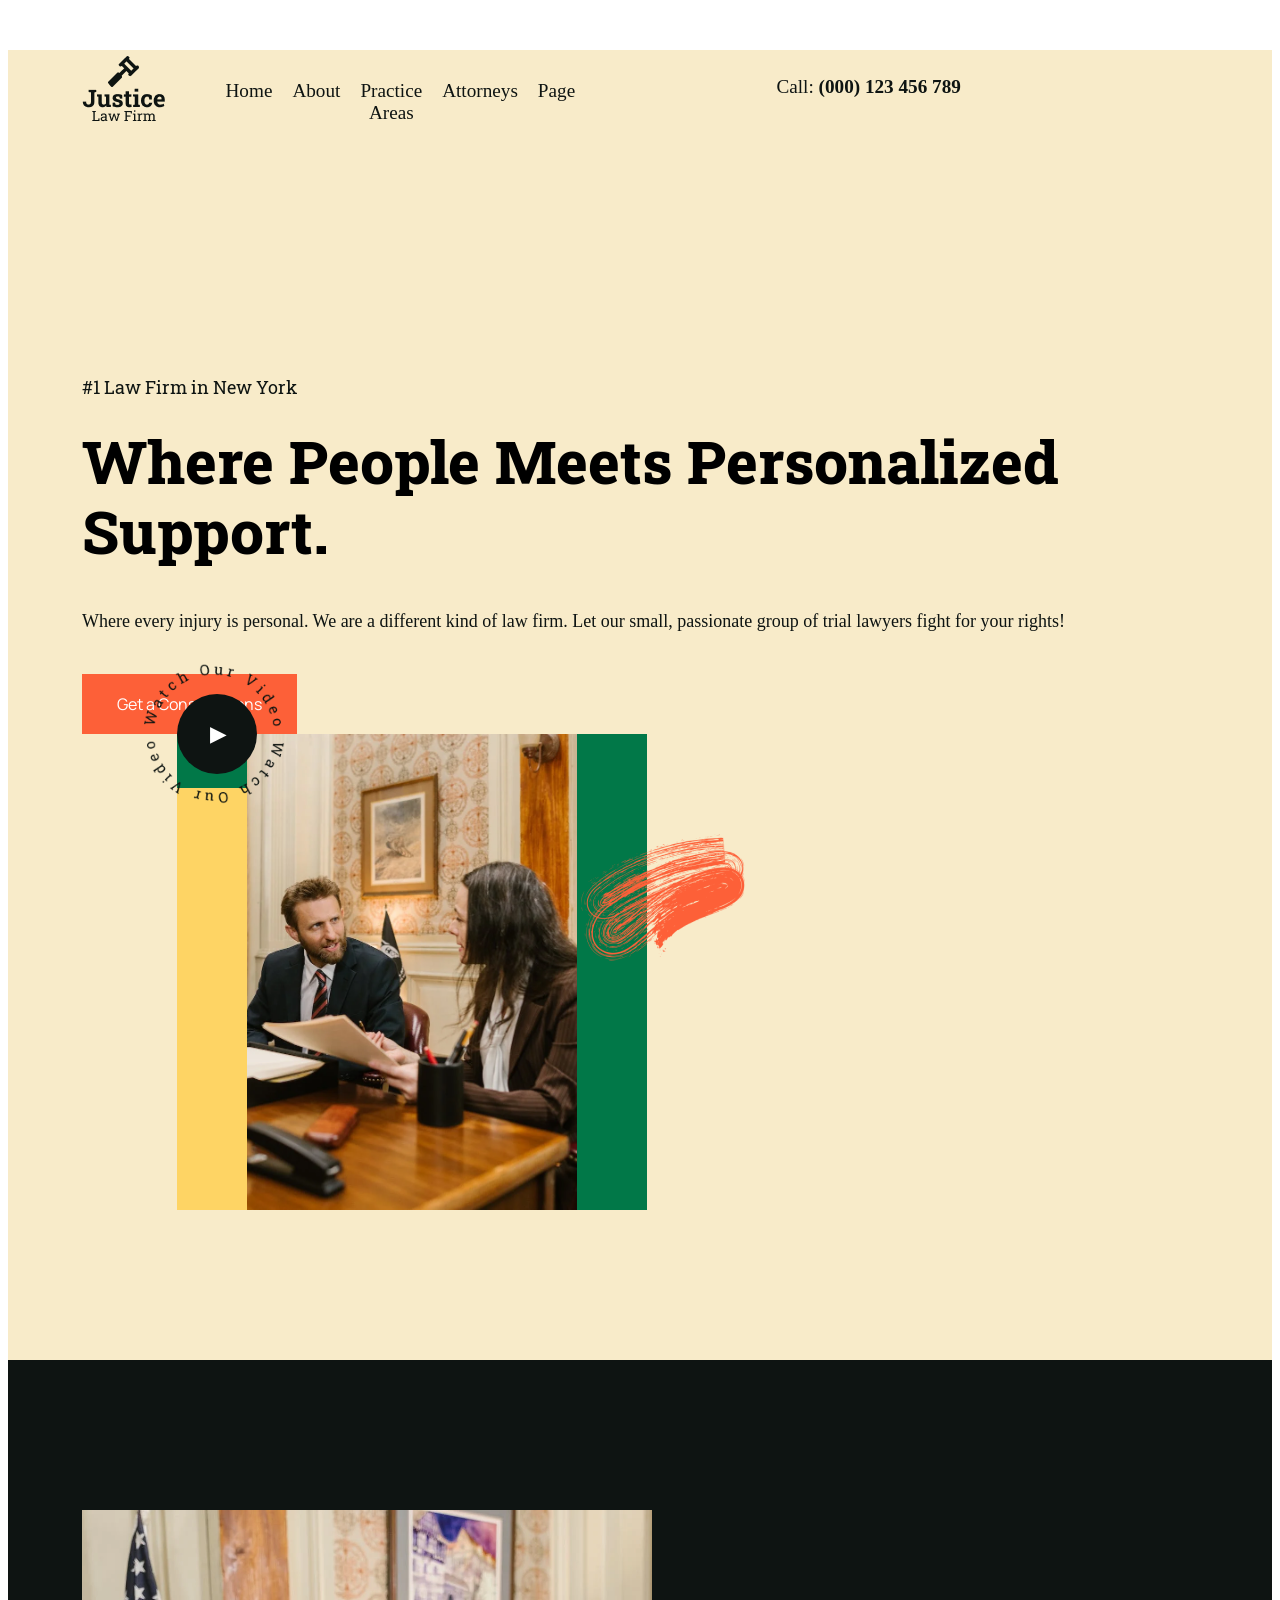
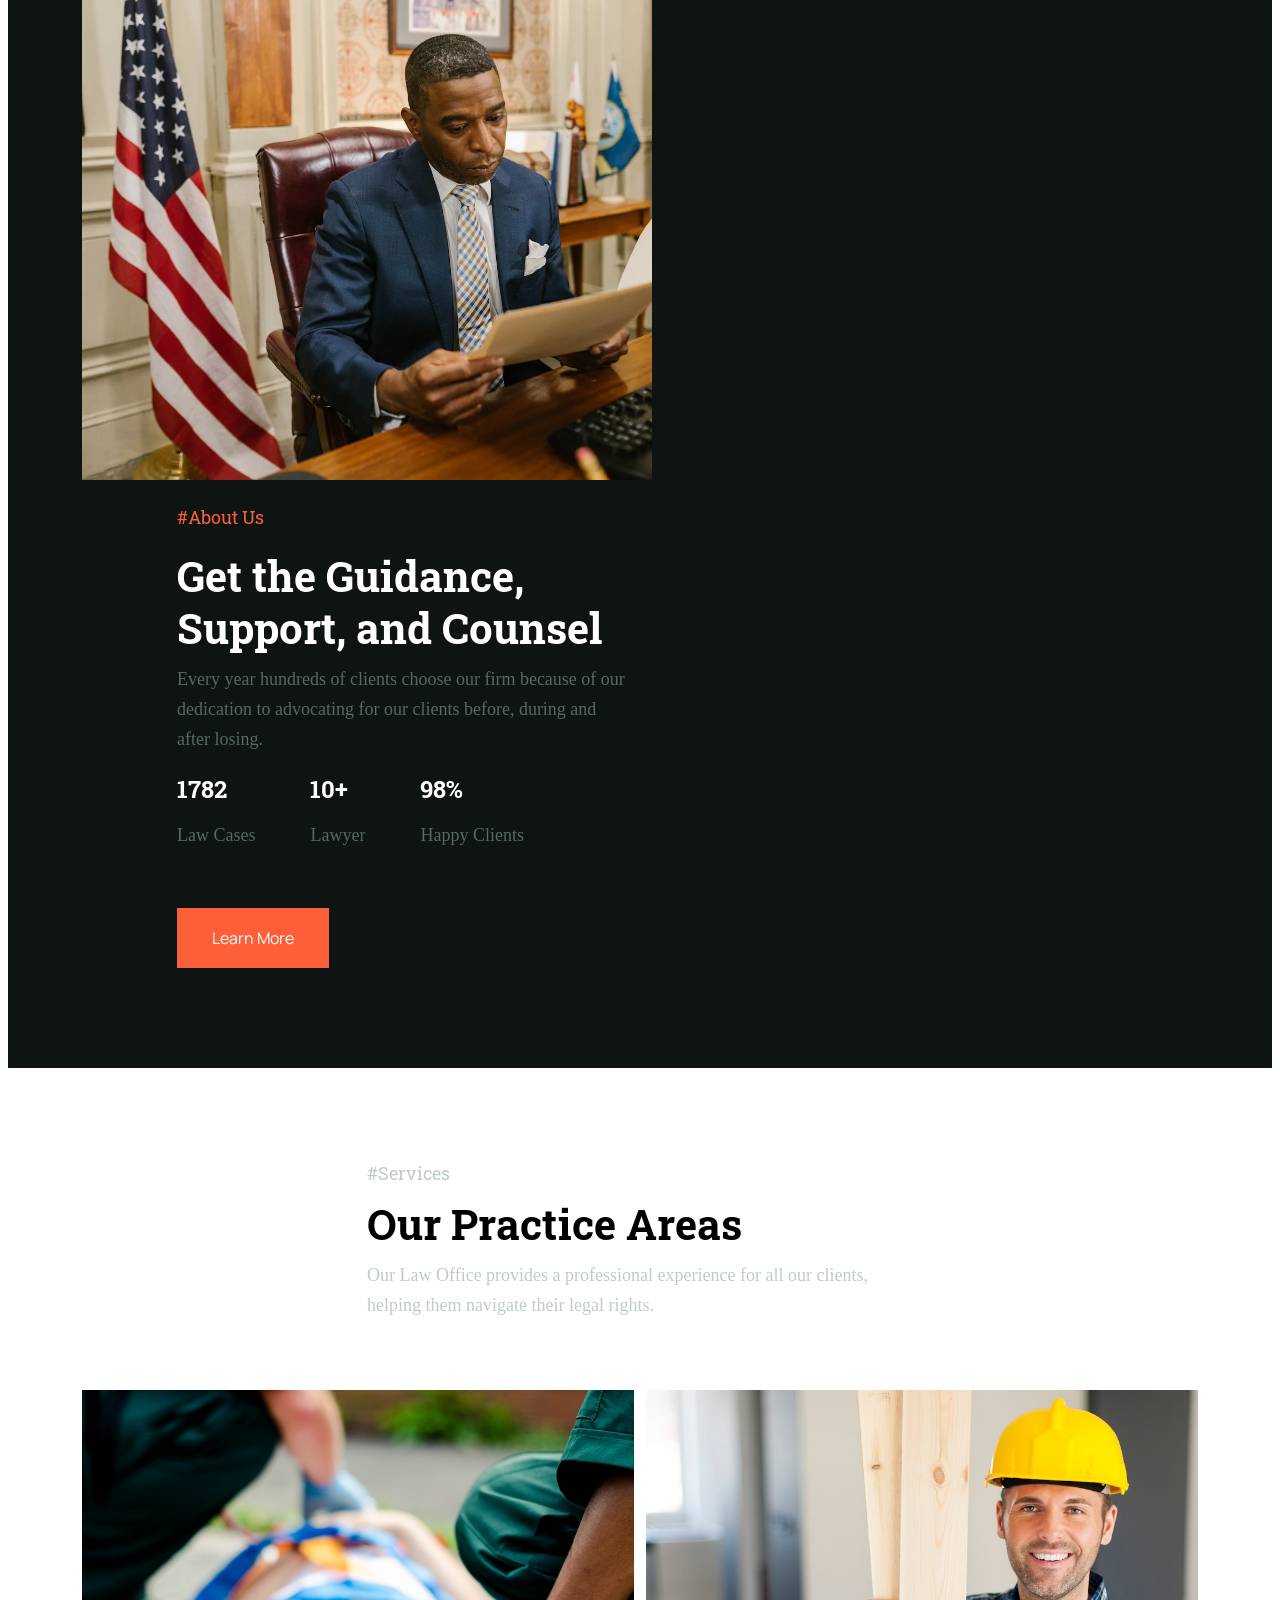
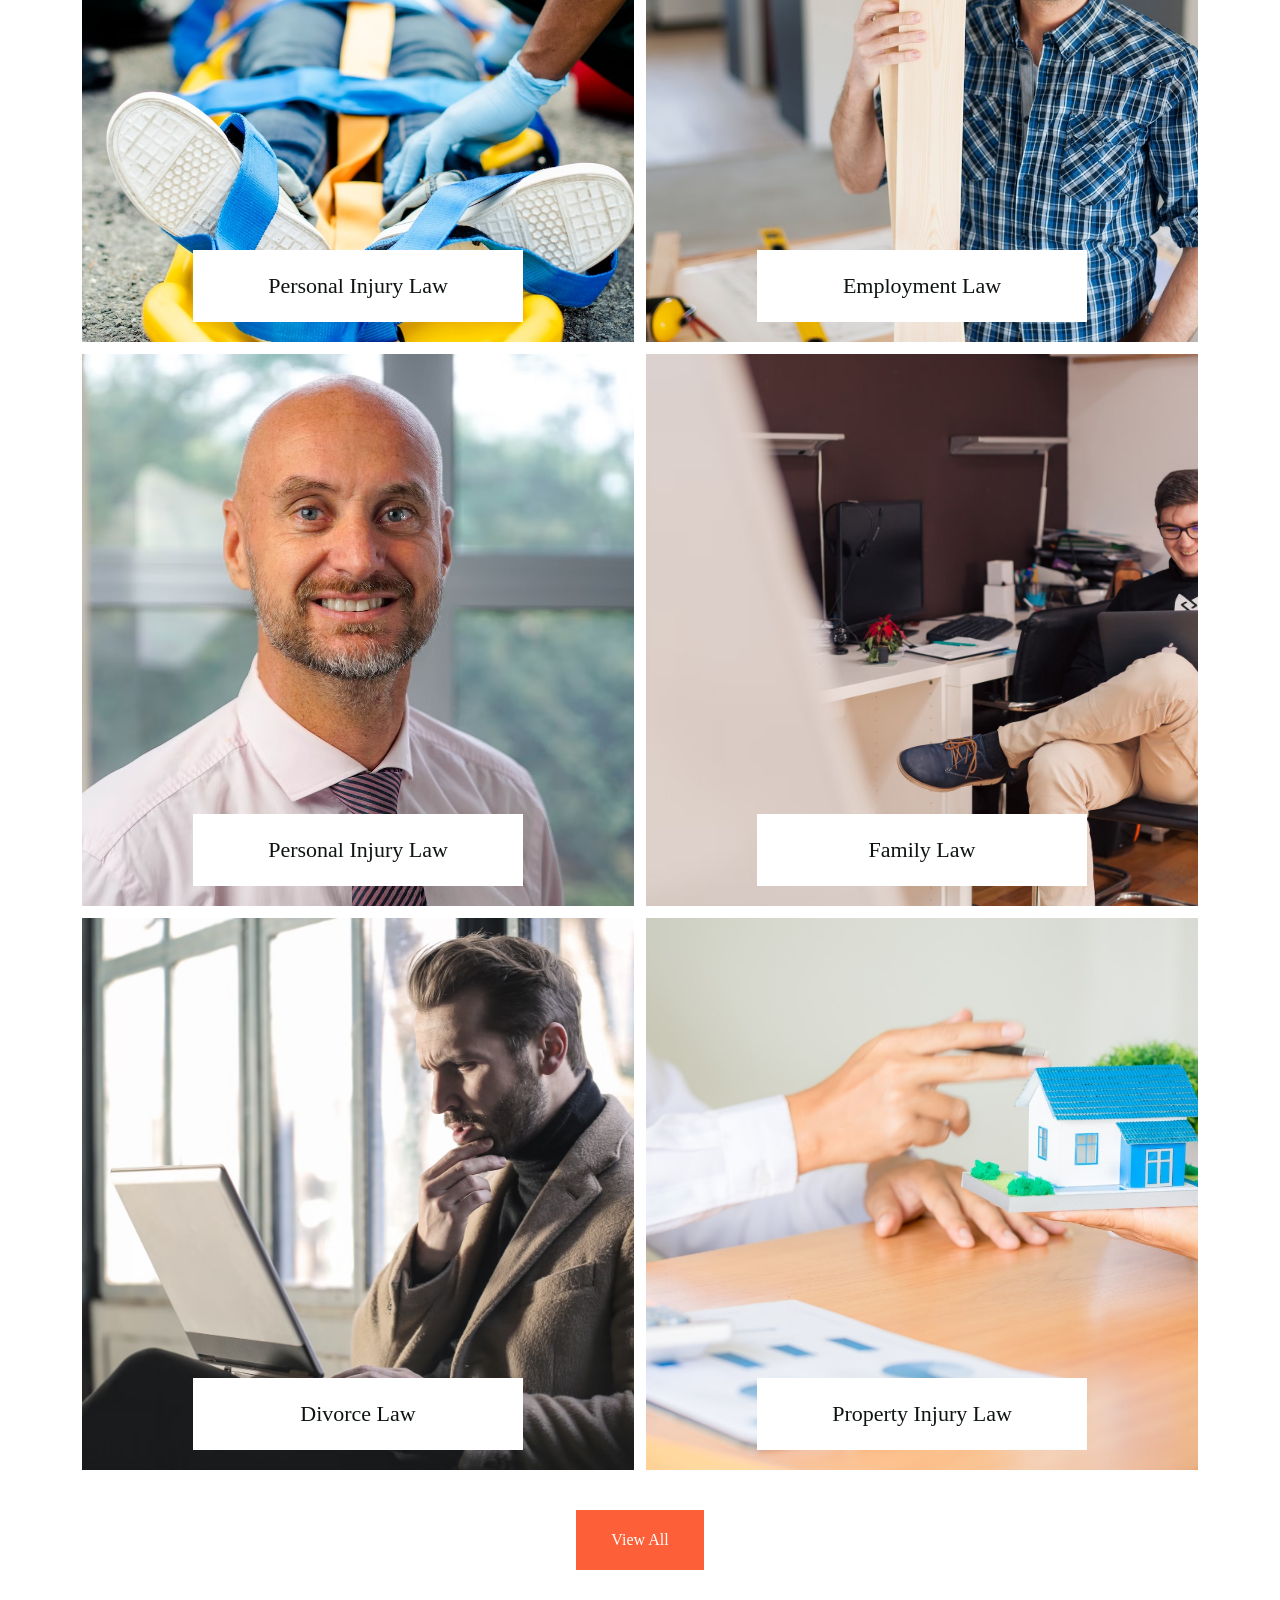
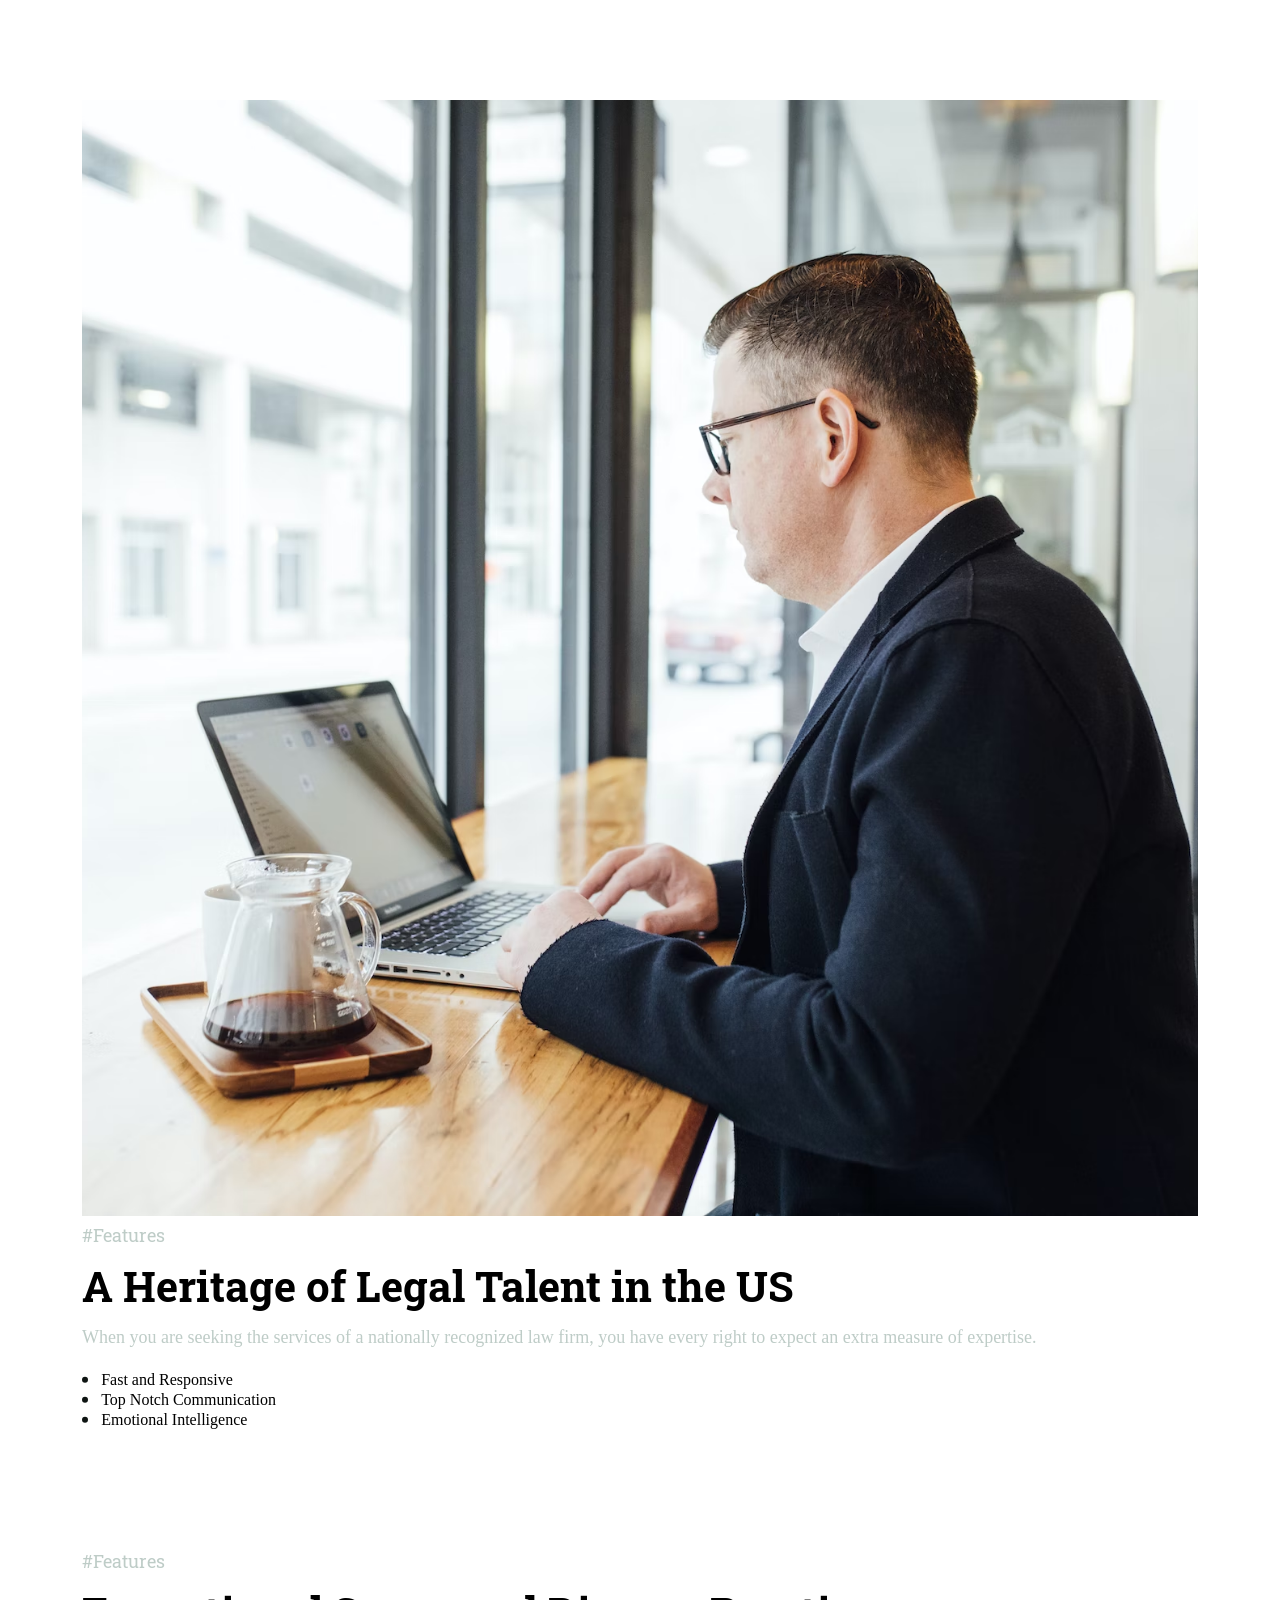
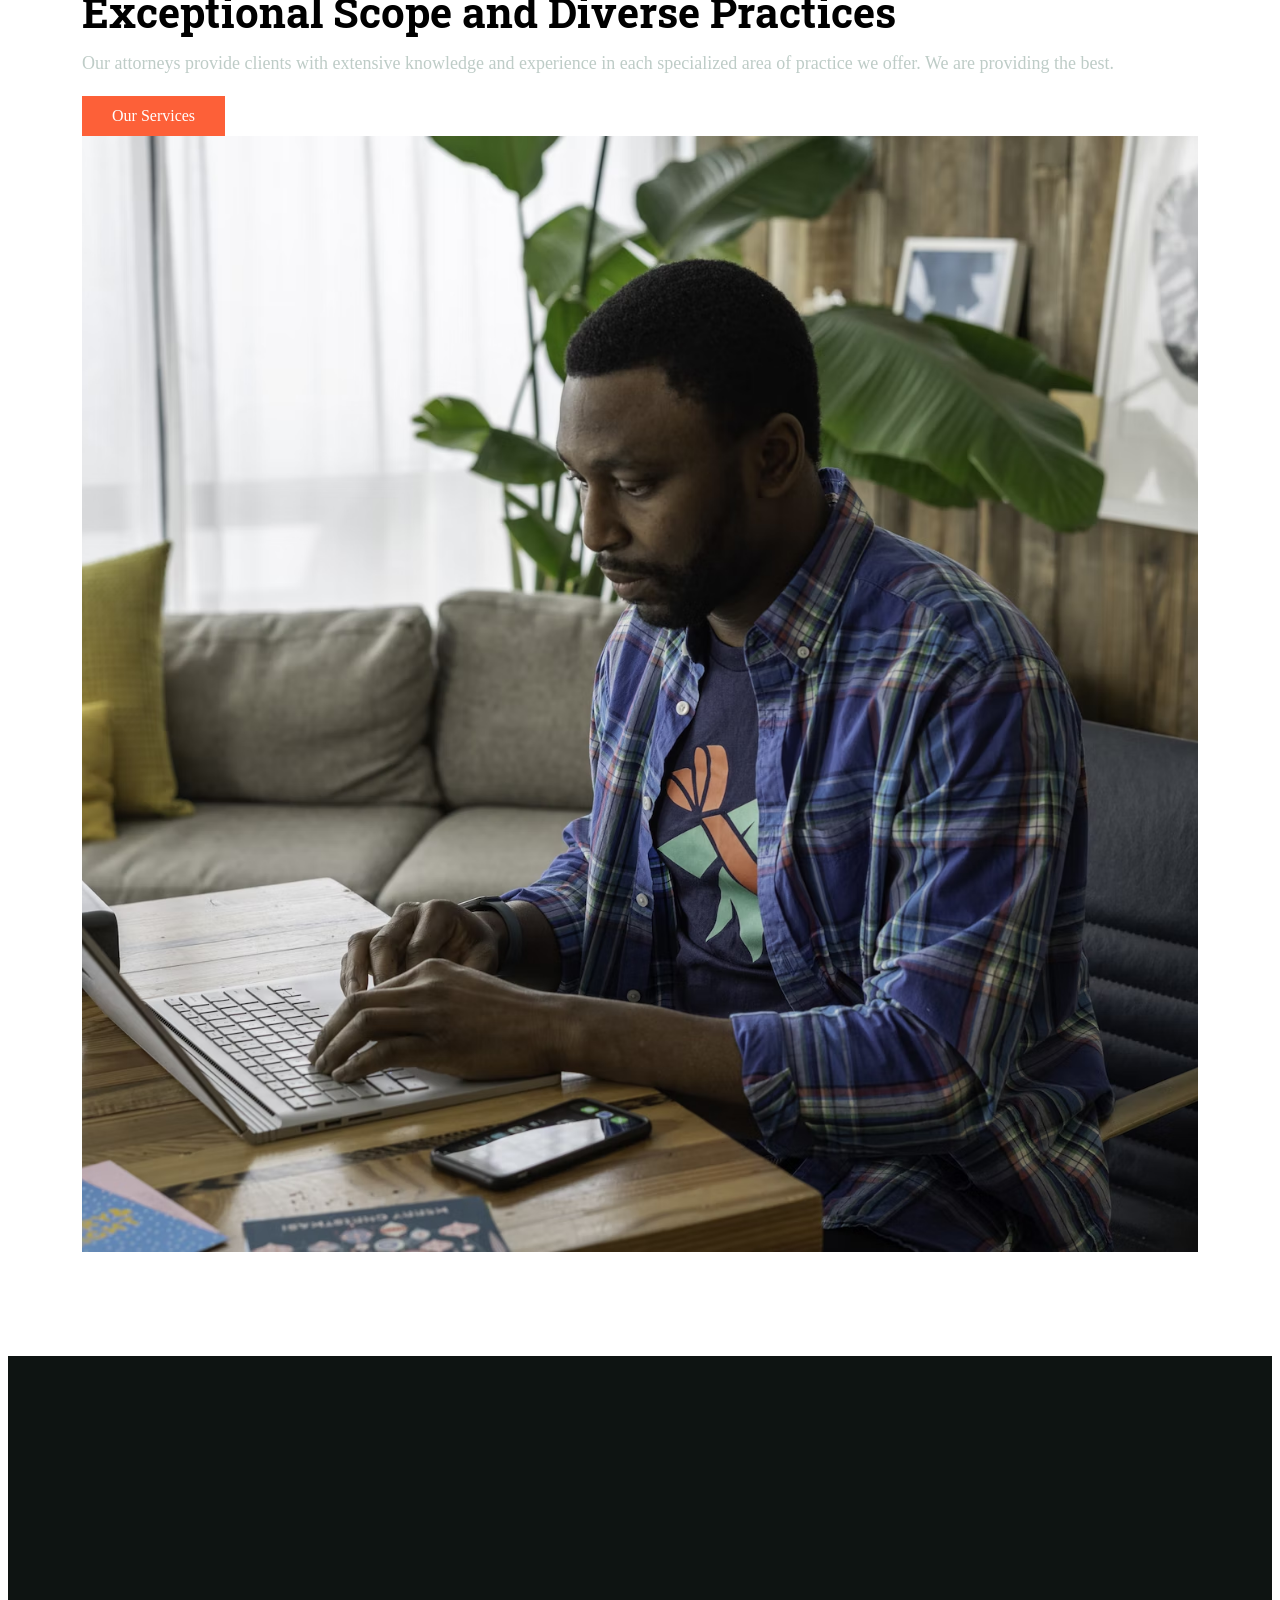
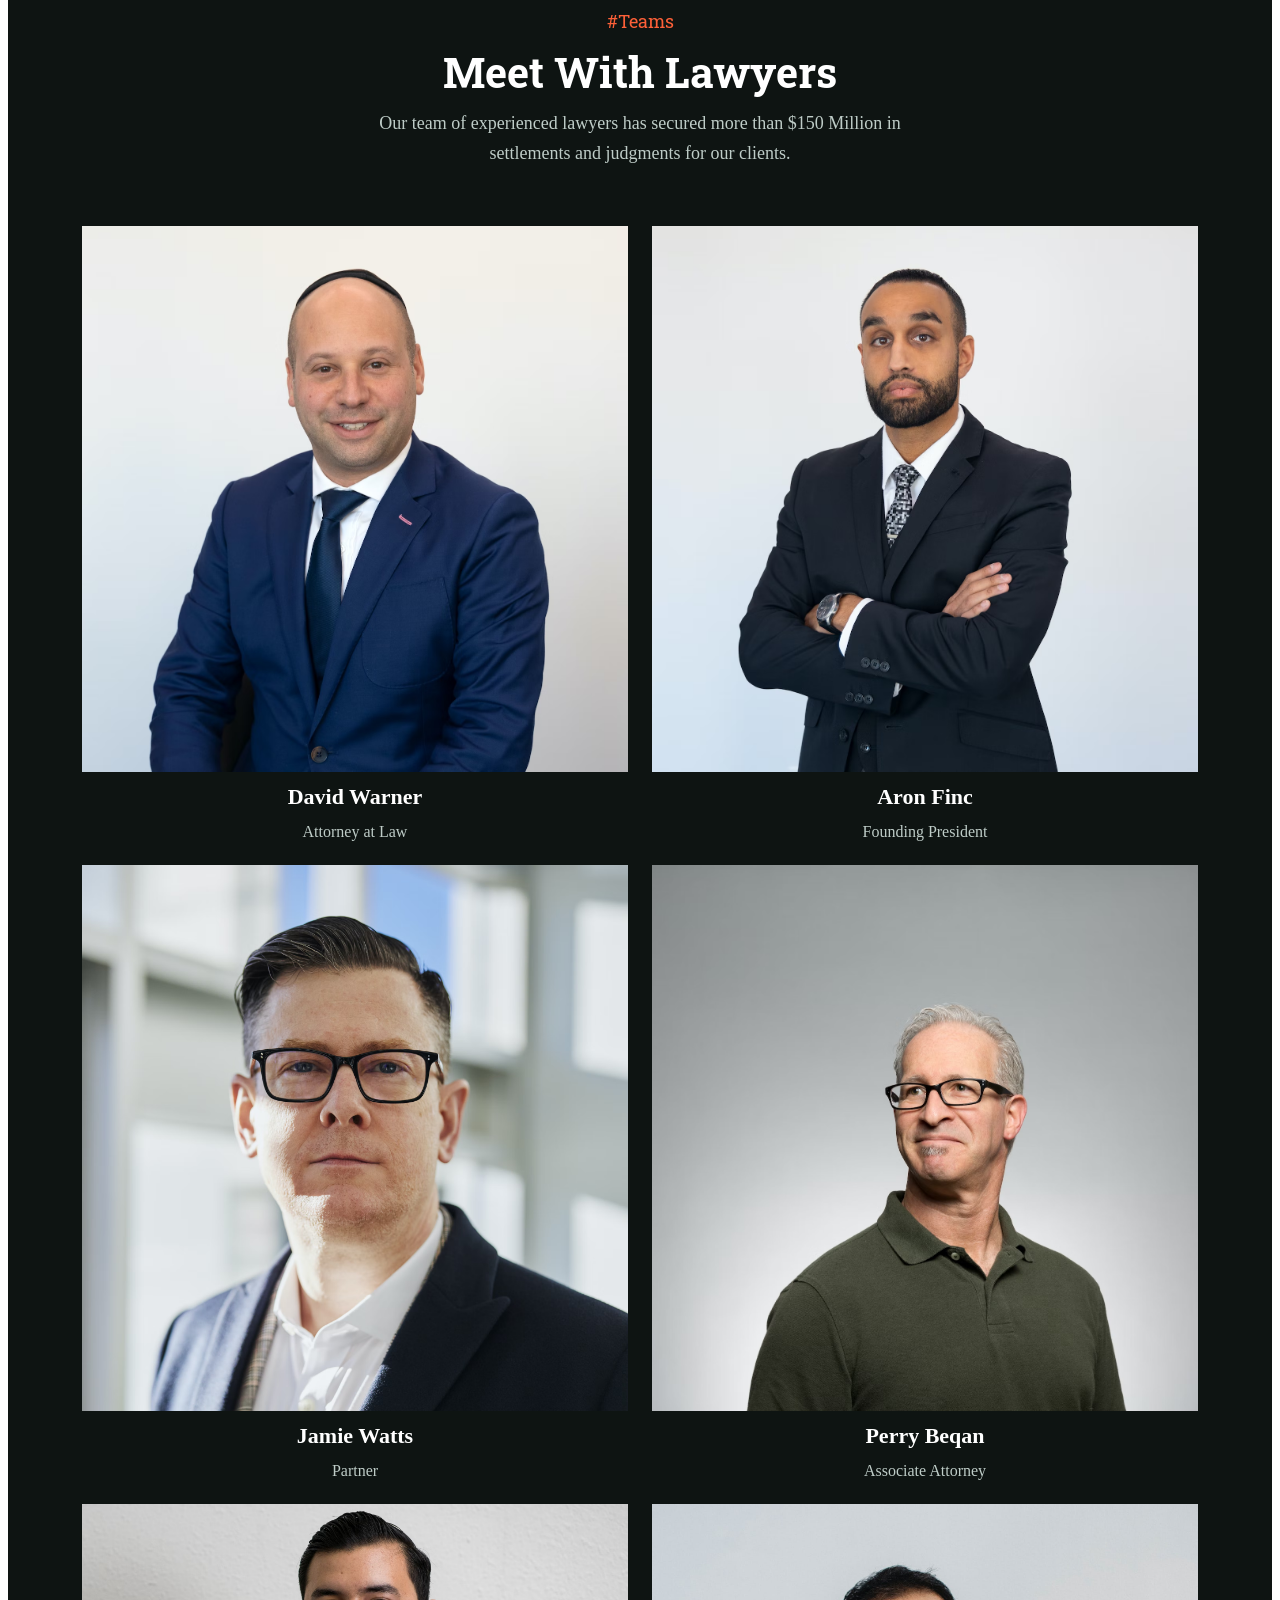
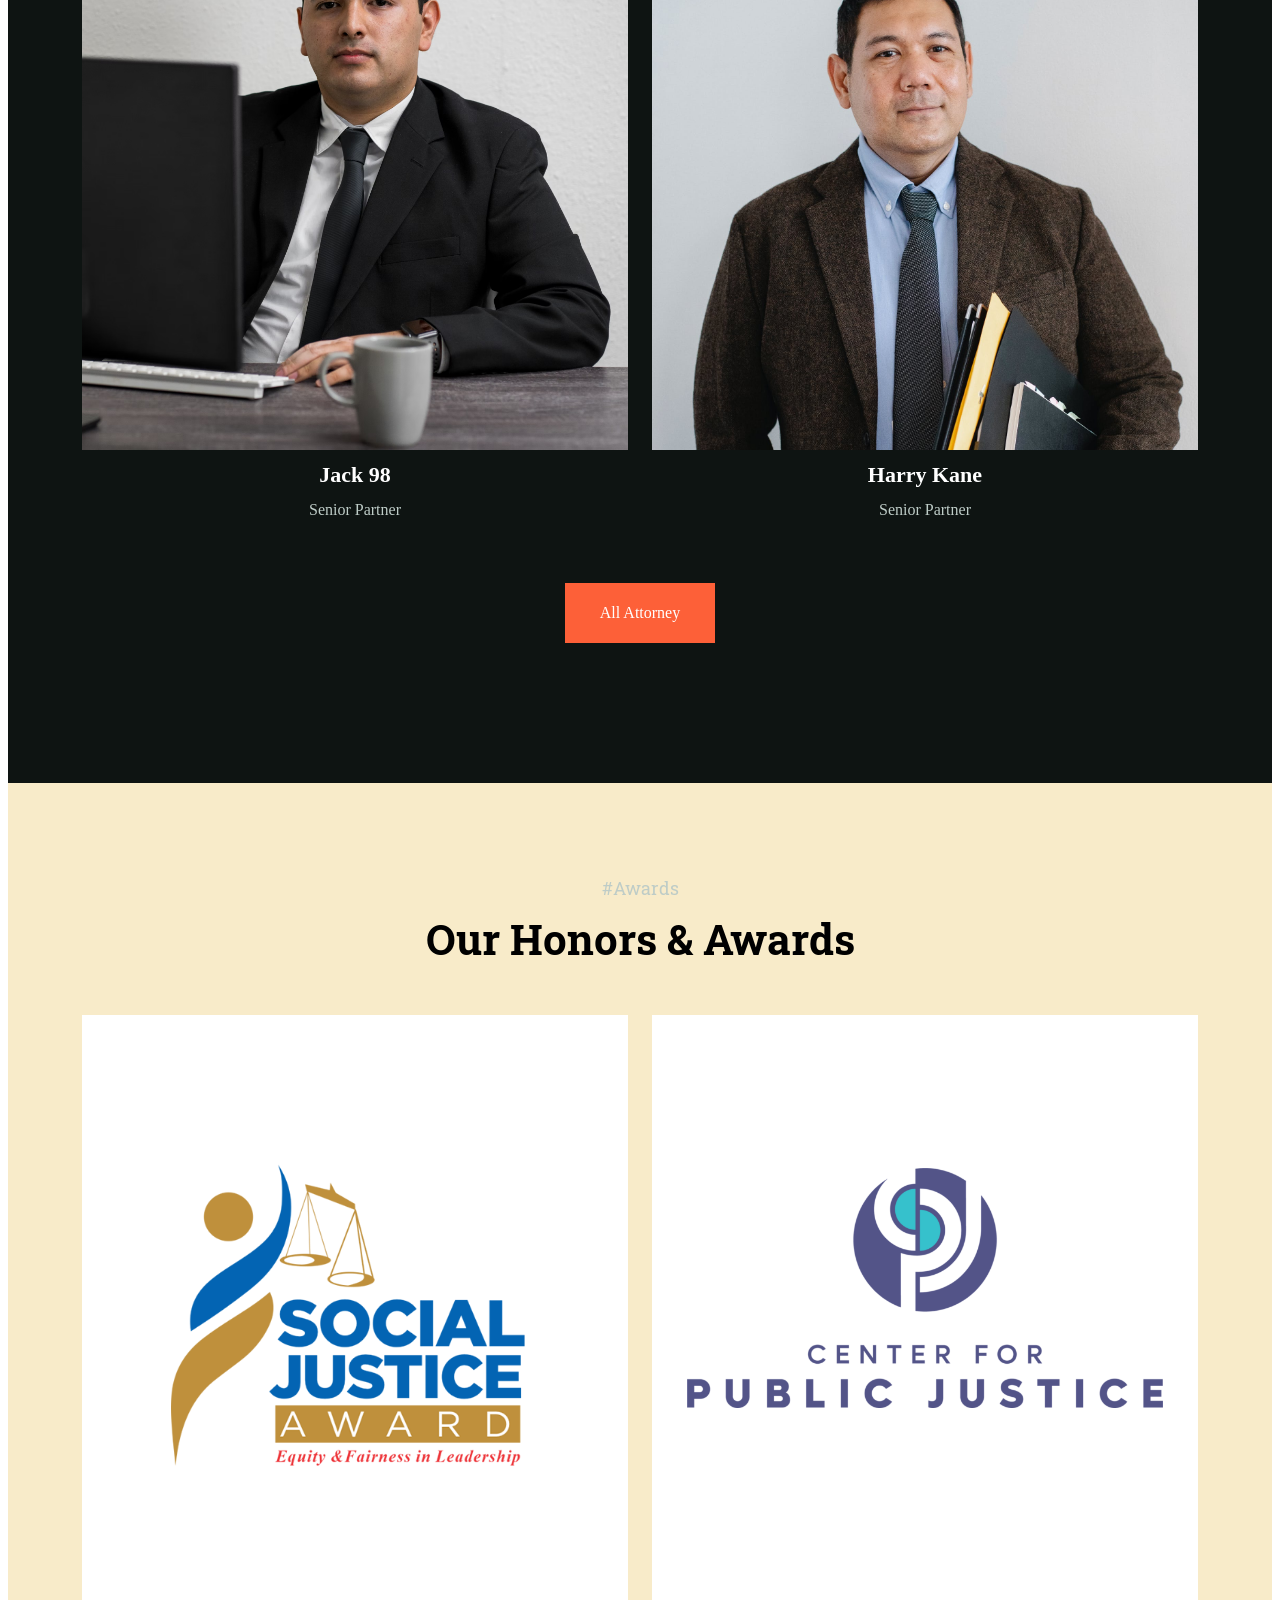
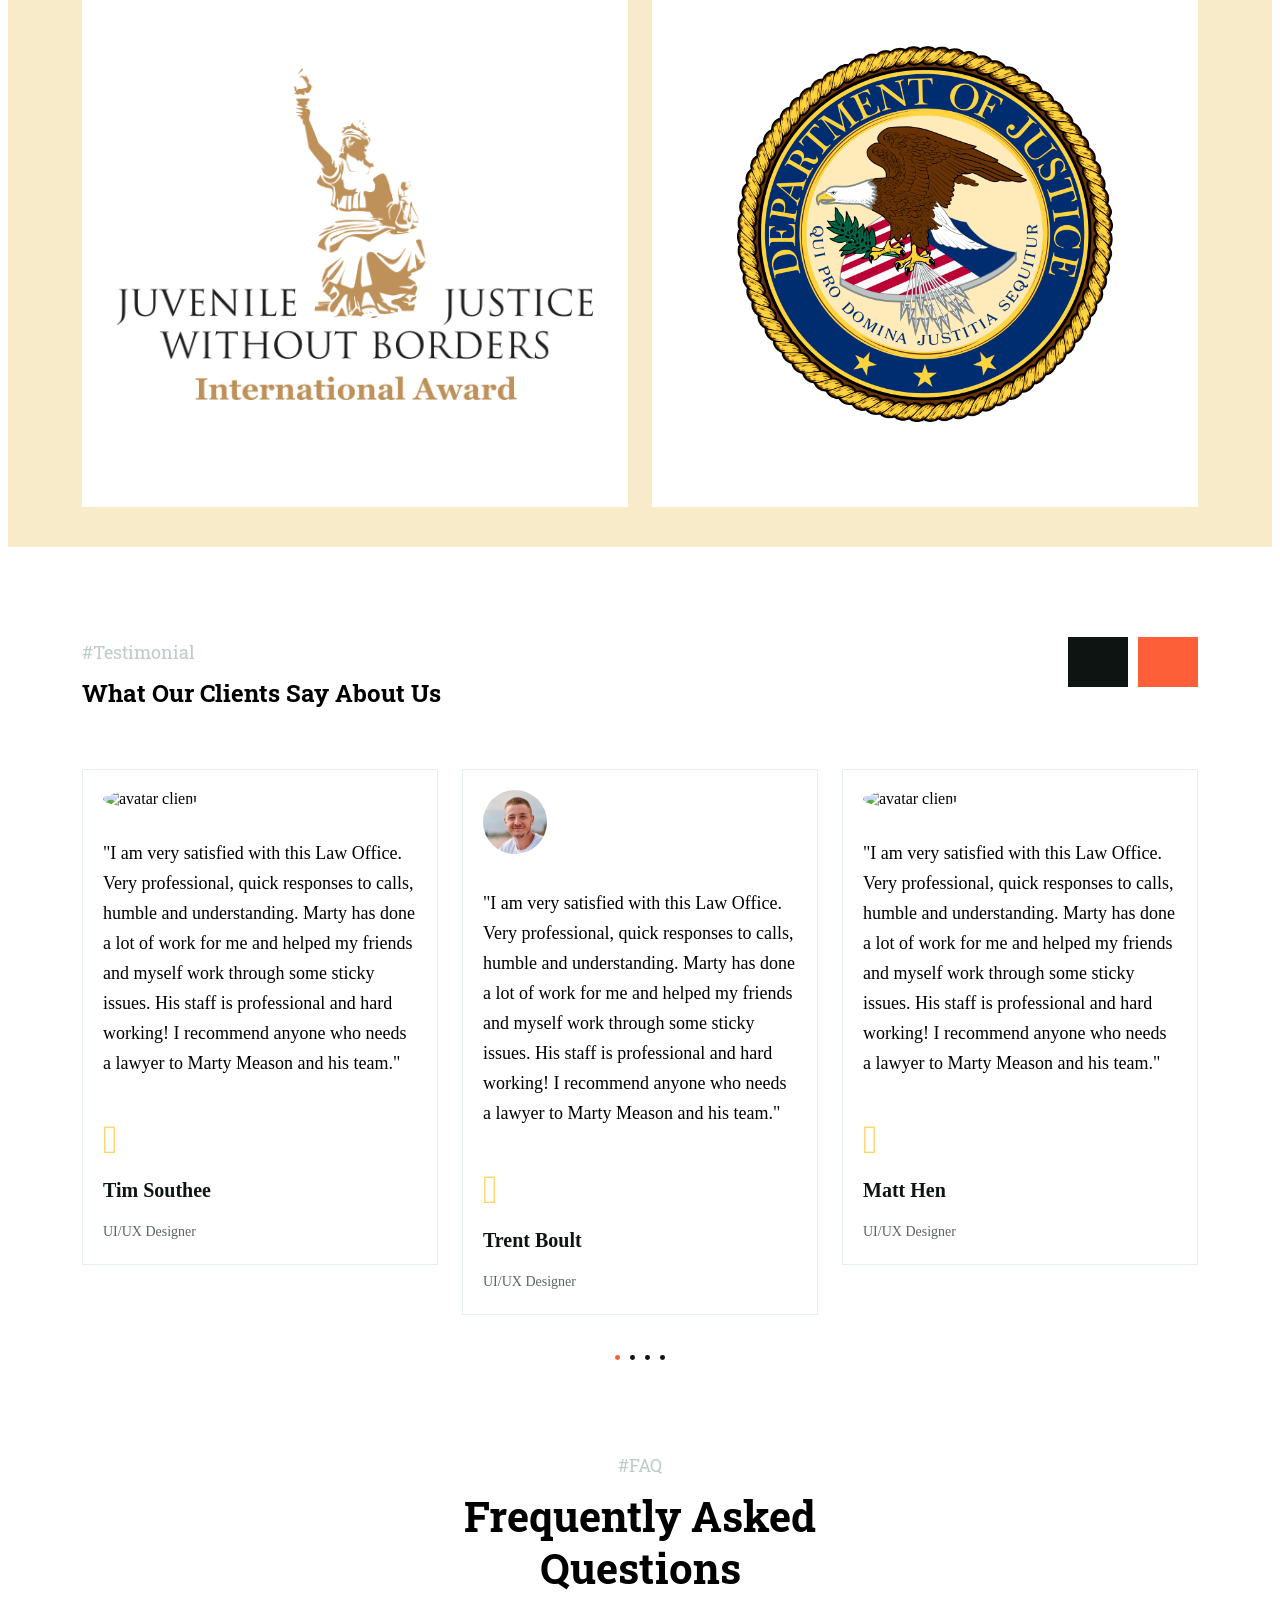
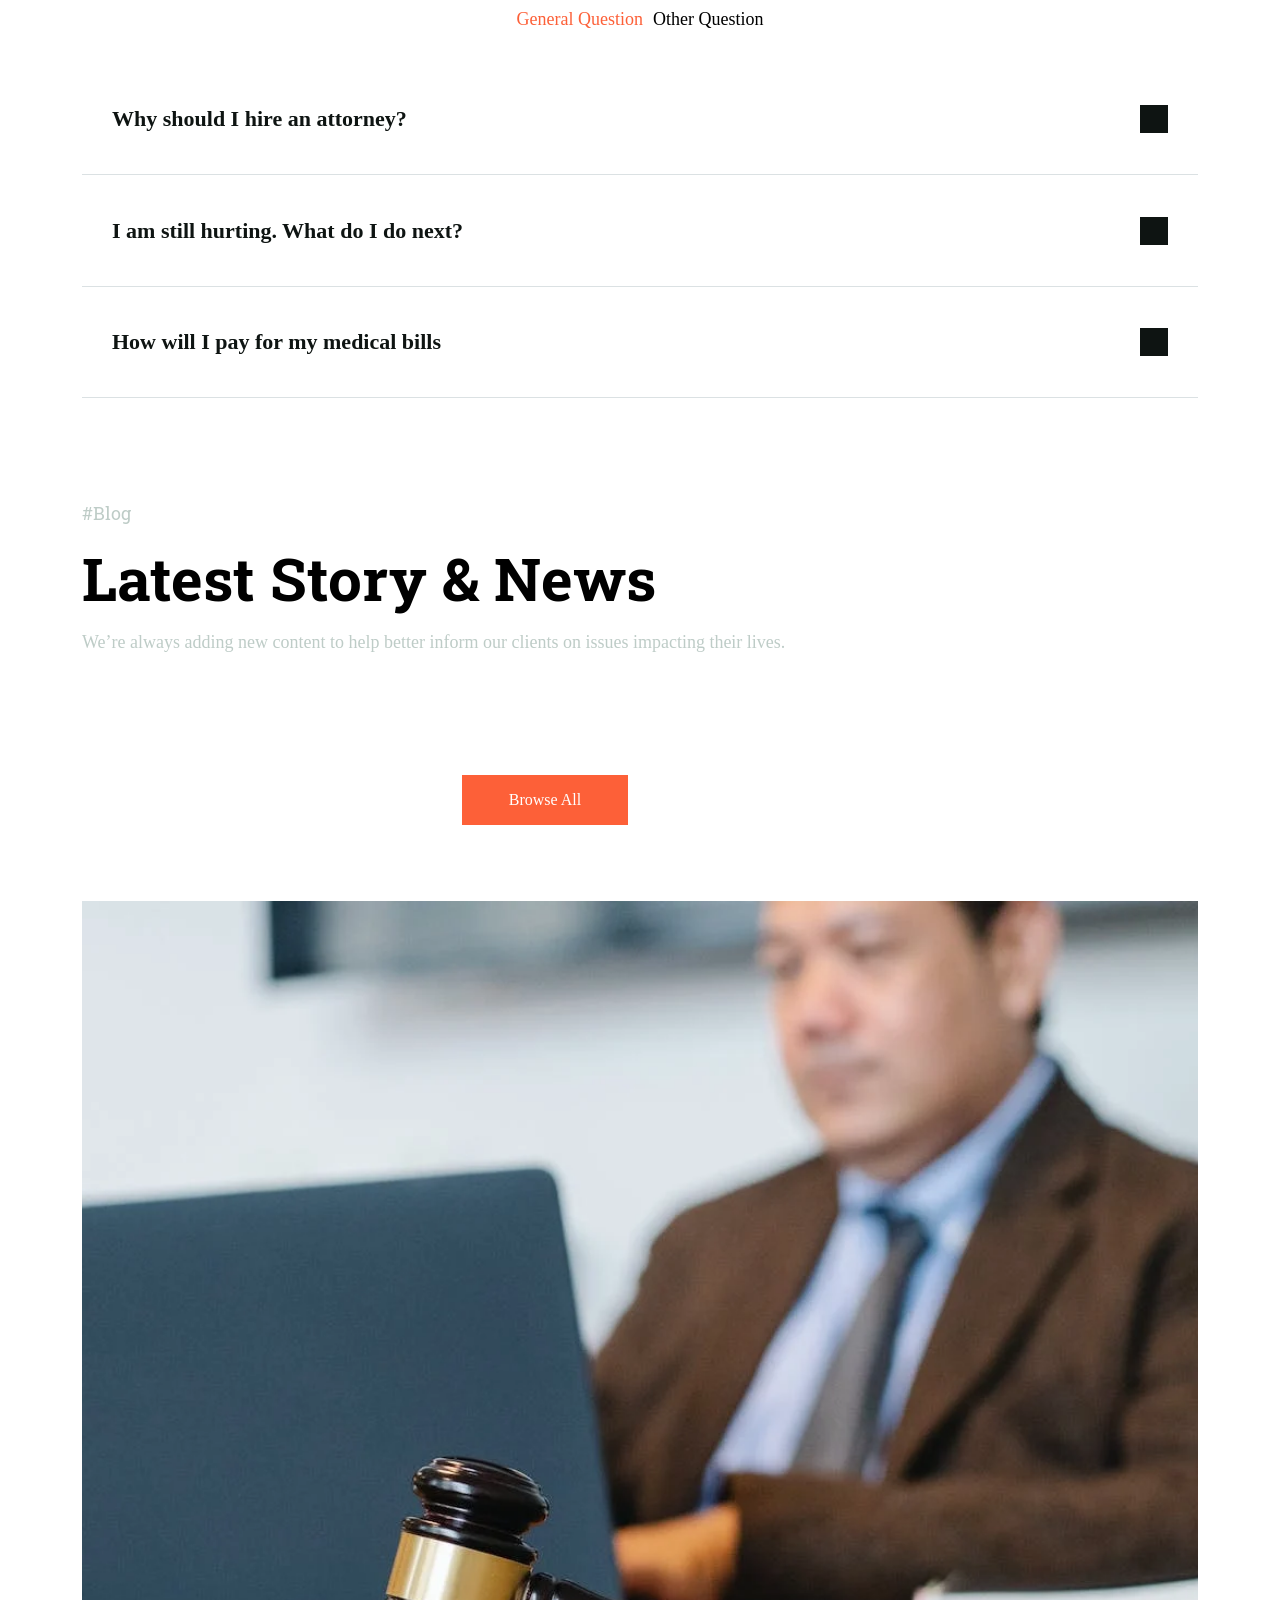
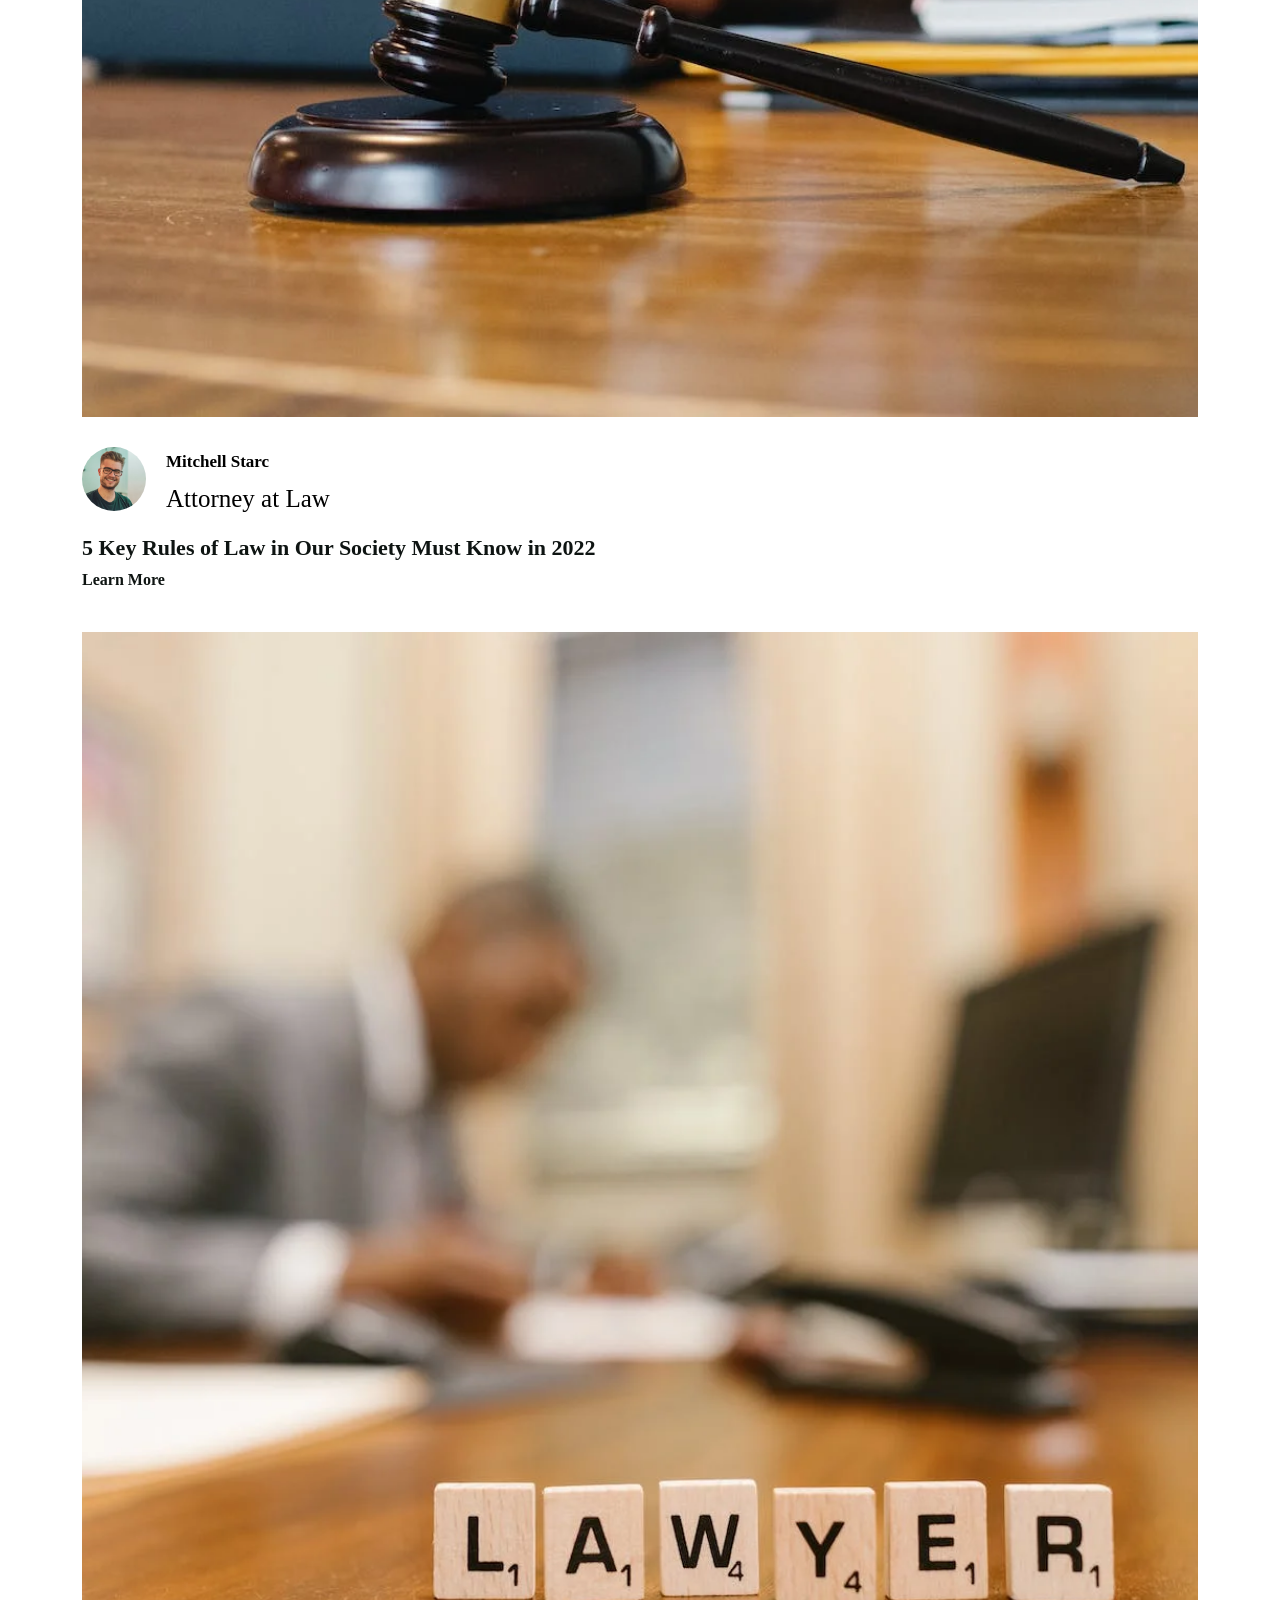
==== commit 4588ff7a: "second commit" ====
--- a/index.html
+++ b/index.html
@@ -69,7 +69,7 @@
     <!-- grid 1 -->
     <div class="hero">
         <div class="container">
-            <div class="row ">
+            <div class="row">
                 <div class=" col-6 col-md-12">
                     <div class="content">
                         <h4 class="content-subtitle subtitle">#1 Law Firm in New York</h4>
@@ -81,7 +81,7 @@
                     </div>
                 </div>
                 <!--  -->
-                <div class="col-5 offset-1">
+                <div class="col-5 offset-1 col-lg-6 ">
                     <div class="shape">
                         <!-- shape decor -->
                         <img src="./F8-HOMEWORK-DAY11/img/img-decord-1.png" alt="Shape decor">
@@ -103,13 +103,13 @@
 </div>
 <div class="container__page2">
     <div class="container">
-        <div class="row row-cols-lg-1">
+        <div class="row">
             <div class="col-6">
                 <div class="second__image">
                     <img src="./F8-HOMEWORK-DAY11/img/img-lawyer-2.png" alt="one lawyer">
                 </div>
             </div>
-            <div class="col-5 offset-1">
+            <div class="col-5 offset-1 col-lg-12">
                 <div class="second__content">
                     <h3 class="second__subtitle subtitle">#About Us</h3>
                     <h2 class="second__title title">Get the Guidance, Support, and Counsel</h2>
@@ -142,8 +142,8 @@
 <!-- Services -->
  <div class="services">
     <div class="container">
-        <div class="row row-cols-lg-11">
-            <div class="col-6  offset-3 offset-lg-1">
+        <div class="row">
+            <div class="col-6  offset-3 col-lg-12 offset-lg-1">
                 <div class="service__content">
                     <span class="subtitle text-color subtitle__service">#Services</span>
                     <h2 class="title service_title">Our Practice Areas</h2>
@@ -154,39 +154,39 @@
                 </div>
             </div>
         </div>
-        <div class="row g-2 row-cols-md-2">
-            <div class="col-4">
-                <div class="card">
+        <div class="row g-2 ">
+            <div class="col-4 col-md-6">
+                <div class="service-card">
                     <img src="./F8-HOMEWORK-DAY11/img/img-services-1.png" alt="injury law" class="card__img">
                     <a href="#!" class="btn card_btn">Personal Injury Law</a>
                 </div>
             </div>
-            <div class="col-4">
-                <div class="card">
+            <div class="col-4 col-md-6">
+                <div class="service-card">
                     <img src="./F8-HOMEWORK-DAY11/img/img-services-2.png" alt="Employment Law" class="card__img">
                     <a href="#!" class="btn card_btn">Employment Law</a>
                 </div>
             </div>
-            <div class="col-4">
-                <div class="card">
+            <div class="col-4 col-md-6">
+                <div class="service-card">
                     <img src="./F8-HOMEWORK-DAY11/img/img-services-3.png" alt="Personal Injury Law" class="card__img">
                     <a href="#!" class="btn card_btn">Personal Injury Law</a>
                 </div>
             </div>
-            <div class="col-4">
-                <div class="card">
+            <div class="col-4 col-md-6">
+                <div class="service-card">
                     <img src="./F8-HOMEWORK-DAY11/img/img-services-4.png" alt=" Family Law " class="card__img">
                     <a href="#!" class="btn card_btn"> Family Law </a>
                 </div>
             </div>
-            <div class="col-4">
-                <div class="card">
+            <div class="col-4 col-md-6">
+                <div class="service-card">
                     <img src="./F8-HOMEWORK-DAY11/img/img-services-5.png" alt="Divorce Law " class="card__img">
                     <a href="#!" class="btn card_btn">Divorce Law </a>
                 </div>
             </div>
-            <div class="col-4">
-                <div class="card">
+            <div class="col-4 col-md-6">
+                <div class="service-card">
                     <img src="./F8-HOMEWORK-DAY11/img/img-services-6.png" alt=" Property Injury Law " class="card__img">
                     <a href="#!" class="btn card_btn"> Property Injury Law</a>
                 </div>
@@ -199,12 +199,12 @@
  <div class="features">
     <div class="container">
         <div class="row">
-            <div class="col-6">
+            <div class="col-6 col-md-12">
                 <div class="features__image">
                     <img src="./F8-HOMEWORK-DAY11/img/img-features-1.png" alt="lawyer">
                 </div>
             </div>
-            <div class="col-5 offset-1">
+            <div class="col-5 offset-1 col-md-12 offset-md-0">
                 <div class="features__content">
                     <span class="subtitle text-color features__subtitle">#Features</span>
 
@@ -230,7 +230,7 @@
  <div class="feature_page2">
     <div class="container">
         <div class="row">
-            <div class="col-6">
+            <div class="col-6 col-md-12 offset-md-0">
                 <span class="subtitle text-color features__subtitle">#Features</span>
 
                 <h2 class="title features__title">
@@ -242,7 +242,7 @@
                 </p>
                 <a href="#!" class="btn feature_btn">Our Services</a>
             </div>
-            <div class="col-5 offset-1">
+            <div class="col-5 offset-1 col-md-12 offset-md-0">
                 <div class="feature__image2">
                     <img src="./F8-HOMEWORK-DAY11/img/img-features-2.png" alt="Lawyer">
                 </div>
@@ -252,8 +252,8 @@
  </div>
 <div class="Team">
     <div class="container">
-        <div class="row  row-cols-lg-10">
-            <div class="col-6 offset-3 offset-lg-1">
+        <div class="row">
+            <div class="col-6 offset-3 col-lg-11 offset-lg-1">
                 <div class="team__content">
                     <span class="subtitle subtitle__team">#Teams</span>
 
@@ -268,8 +268,8 @@
             </div>
         </div>
         <div class="row">
-            <div class="col-4">
-                <div class="card">
+            <div class="col-4 col-md-6">
+                <div class="team-card">
                     <div class="card__thumb">
                         <img src="./F8-HOMEWORK-DAY11/img/team-member-1.png" alt="David Warner" class="card__image">
                     </div>
@@ -278,8 +278,8 @@
                 </div>
             </div>
 
-            <div class="col-4">
-                <div class="card">
+            <div class="col-4 col-md-6">
+                <div class="team-card">
                     <div class="card__thumb">
                         <img src="./F8-HOMEWORK-DAY11/img/team-member-2.png" alt="Aron Finc" class="card__image">
                     </div>
@@ -288,8 +288,8 @@
                 </div>
             </div>
 
-            <div class="col-4">
-                <div class="card">
+            <div class="col-4 col-md-6">
+                <div class="team-card">
                    <div class="card__thumb">
                         <img src="./F8-HOMEWORK-DAY11/img/team-member-3.png" alt="Jamie Watts" class="card__image">
                     </div>
@@ -298,8 +298,8 @@
                 </div>
             </div>
 
-            <div class="col-4">
-                <div class="card">
+            <div class="col-4 col-md-6">
+                <div class="team-card">
                     <div class="card__thumb">
                         <img src="./F8-HOMEWORK-DAY11/img/team-member-4.png" alt="Perry Beqan" class="card__image">
                     </div>
@@ -308,8 +308,8 @@
                 </div>
             </div>
 
-            <div class="col-4">
-                <div class="card">
+            <div class="col-4 col-md-6">
+                <div class="team-card">
                     <div class="card__thumb">
                         <img src="./F8-HOMEWORK-DAY11/img/team-member-5.png" alt="Jack 98" class="card__image">
                     </div>
@@ -318,8 +318,8 @@
                 </div>
             </div>
 
-            <div class="col-4">
-                <div class="card">
+            <div class="col-4 col-md-6">
+                <div class="team-card">
                     <div class="card__thumb">
                         <img src="./F8-HOMEWORK-DAY11/img/team-member-6.png" alt="Harry Kane" class="card__image">
                     </div>
@@ -343,23 +343,23 @@
                 </div>
             </div>
         </div>
-        <div class="row row-cols-lg-3 row-cols-md-2">
-            <div class="col-3">
+        <div class="row">
+            <div class="col-3 col-md-6">
                 <div class="award__card">
                     <img src="./F8-HOMEWORK-DAY11/img/img-logo-award-1.png" alt="" class="award__card--img">
                 </div>
             </div>
-            <div class="col-3">
+            <div class="col-3 col-md-6">
                 <div class="award__card">
                     <img src="./F8-HOMEWORK-DAY11/img/img-logo-award-2.png" alt="" class="award__card--img">
                 </div>
             </div>
-            <div class="col-3">
+            <div class="col-3 col-md-6">
                 <div class="award__card">
                     <img src="./F8-HOMEWORK-DAY11/img/img-logo-award-3.png" alt="" class="award__card--img">
                 </div>
             </div>
-            <div class="col-3">
+            <div class="col-3 col-md-6">
                 <div class="award__card">
                     <img src="./F8-HOMEWORK-DAY11/img/img-logo-award-4.png" alt="" class="award__card--img">
                 </div>
@@ -369,14 +369,14 @@
 </div>
 <div class="Testimonial">
     <div class="container">
-        <div class="row row-cols-lg-6">
-            <div class="col-5">
+        <div class="row">
+            <div class="col-5 col-lg-8">
                 <div class="test__content">
                     <span class="subtitle test__subtitle">#Testimonial</span>
                     <h2 class="title test__title">What Our Clients Say About Us</h2>
                 </div>
             </div>
-            <div class="col-2 offset-5 offset-lg-7">
+            <div class="col-2 offset-5 col-lg-4 offset-lg-0">
                 <div class="test__slider--controls">
                     <button class="slider__button slider__button--prev">
                         <i class="fa-solid fa-chevron-left"></i>
@@ -537,8 +537,8 @@
 </div>
 <div class="blog">
     <div class="container">
-        <div class="row row-cols-md-1">
-            <div class="col-7">
+        <div class="row">
+            <div class="col-7 col-lg-8 col-md-12">
                 <div class="blog__content">
                     <span class="subtitle blog__subtitle">
                         #Blog
@@ -551,14 +551,14 @@
                     </p>
                 </div>
             </div>
-            <div class="col-2 offset-3">
+            <div class="col-2 offset-3 col-lg-4 offset-lg-0 offset-md-4">
                 <a href="#!" class="btn blog__btn">
                     Browse All
                 </a>
             </div>
         </div>
-        <div class="row row-cols-md-2">
-            <div class="col-4">
+        <div class="row gy-md-4">
+            <div class="col-4 col-md-12 ">
                 <div class="blog__card">
                     <a href="#!" class="blog__card-media-link">
                         <img src="./F8-HOMEWORK-DAY11/img/img-blog-1.png" alt="blog-1" class="blog__card-img">
@@ -578,7 +578,7 @@
                     </a>
                 </div>
             </div>
-            <div class="col-4">
+            <div class="col-4 col-md-12">
                 <div class="blog__card">
                     <a href="#!" class="blog__card-media-link">
                         <img src="./F8-HOMEWORK-DAY11/img/img-blog-2.png" alt="blog-1" class="blog__card-img">
@@ -598,7 +598,7 @@
                     </a>
                 </div>
             </div>
-            <div class="col-4">
+            <div class="col-4 col-md-12">
                 <div class="blog__card">
                     <a href="#!" class="blog__card-media-link">
                         <img src="./F8-HOMEWORK-DAY11/img/img-blog-3.png" alt="blog-1" class="blog__card-img">
@@ -649,8 +649,8 @@
 </div>
 <footer class="footer">
     <div class="container">
-        <div class="footer-top row row-cols-md-2">
-            <div class="col-2">
+        <div class="footer-top row">
+            <div class="col-2 col-lg-6 col-md-12">
                     <h4 class="footer__heading">Justice</h4>
                     <ul class="footer__list">
                         <li class="footer__list--item">
@@ -665,7 +665,7 @@
                     </ul>
             </div>
             <!-- footer page -->
-            <div class="col-2">
+            <div class="col-2 col-lg-6 col-md-12">
                 <h4 class="footer__heading">Pages</h4>
                 <ul class="footer__list">
                     <li class="footer__list--item">
@@ -683,7 +683,7 @@
                 </ul>
             </div>
             <!-- footer contact -->
-            <div class="col-3">
+            <div class="col-3 col-lg-4 col-md-12">
                 <h4 class="footer__heading">Justice</h4>
 
                 <ul class="footer__list">
@@ -706,7 +706,7 @@
                 </ul>
             </div>
             <!-- footer map -->
-            <div class="col-5">
+            <div class="col-5 col-lg-6 col-md-12">
                 <div class="footer__map">
                    <iframe src="https://www.google.com/maps/embed?pb=!1m18!1m12!1m3!1d11124.82495184037!2d26.172520783632688!3d44.42282411420065!2m3!1f0!2f0!3f0!3m2!1i1024!2i768!4f13.1!3m3!1m2!1s0x40b1fd1ac9569bd5%3A0x385c87b6a33f69b2!2sTeilor%20Park!5e0!3m2!1svi!2sro!4v1784707522544!5m2!1svi!2sro" width="100%" height="100%" style="border:0;" allowfullscreen loading="lazy" referrerpolicy="strict-origin-when-cross-origin">
                    </iframe>
@@ -714,25 +714,25 @@
             </div>
         </div>
         <!-- footer bottom -->
-         <div class="row row-cols-xl-6 row-cols-md-6 footer-bottom ">
-            <div class="col-6 ">
+         <div class="row footer-bottom ">
+            <div class="col-6 col-lg-8 col-md-12">
                 <div class="footer-bottom-left">
                     <img src="./F8-HOMEWORK-DAY11/img/img-logo-white.png" alt="Logo" class="footer-bottom-logo">
                     <p class="footer__bottom-copyright">Copyright © 2022 UI HUT All Rights Reserved</p>
                 </div>
             </div>
-            <div class="col-3 offset-3 ">
+            <div class="col-3 offset-3 col-lg-4 offset-lg-0 col-md-12 ">
                 <div class="social-links">
-                    <a href="" class="social-links-item">
+                    <a href="#!" class="social-links-item">
                         <i class="fa-brands fa-square-facebook"></i>
                     </a>
-                    <a href="" class="social-links-item">
+                    <a href="#!" class="social-links-item">
                         <i class="fa-brands fa-square-linkedin"></i>
                     </a>
-                    <a href="" class="social-links-item">
+                    <a href="#!" class="social-links-item">
                         <i class="fa-brands fa-square-twitter"></i>
                     </a>
-                    <a href="" class="social-links-item">
+                    <a href="#!" class="social-links-item">
                         <i class="fa-brands fa-square-instagram"></i>
                     </a>
                 </div>
--- a/F8-HOMEWORK-DAY11/css/grid.css
+++ b/F8-HOMEWORK-DAY11/css/grid.css
@@ -289,11 +289,13 @@
     color: #BECCC7;
 }
 /* card items */
-.card{
+.service-card,
+.team-card{
     position: relative;
     overflow: hidden
 }
 .card__img{
+    display: block;
     width: 100%;
     object-fit: cover;
     object-position: top;
@@ -836,6 +838,7 @@
     width: 36px;
     height: 36px;
     background: #beccc7;
+    color: var(--black);
     transition:
     background-color .3s ease,
     color .3s ease;
@@ -1225,55 +1228,58 @@
         --row-cols-number: 6;
     }
     /* gutter */
-    .g-xl-0,
-    .gx-xl-0{
+    .g-lg-0,
+    .gx-lg-0{
         --spacer-x: 0;
     }
-    .g-xl-1,
-    .gx-xl-1{
+    .g-lg-1,
+    .gx-lg-1{
         --spacer-x: calc(var(--spacer)* 0.25) ;
     }
-    .g-xl-2,
-    .gx-xl-2{
+    .g-lg-2,
+    .gx-lg-2{
         --spacer-x: calc(var(--spacer)* 0.5) ;
     }
-    .g-xl-3,
-    .gx-xl-3{
+    .g-lg-3,
+    .gx-lg-3{
         --spacer-x: calc(var(--spacer)* 1) ;
     }
-    .g-xl-4,
-    .gx-xl-4{
+    .g-lg-4,
+    .gx-lg-4{
         --spacer-x: calc(var(--spacer)* 1.5) ;
     }
-    .g-xl-5,
-    .gx-xl-5{
+    .g-lg-5,
+    .gx-lg-5{
         --spacer-x: calc(var(--spacer)* 3) ;
     }
-    .g-xl-0,
-    .gy-xl-0{
+    .g-lg-0,
+    .gy-lg-0{
         --spacer-y: 0;
     }
-    .g-xl-1,
-    .gy-xl-1{
+    .g-lg-1,
+    .gy-lg-1{
         --spacer-y: calc(var(--spacer)* 0.25) ;
     }
-    .g-xl-2,
-    .gy-xl-2{
+    .g-lg-2,
+    .gy-lg-2{
         --spacer-y: calc(var(--spacer)* 0.5) ;
     }
-    .g-xl-3,
-    .gy-xl-3{
+    .g-lg-3,
+    .gy-lg-3{
         --spacer-y: calc(var(--spacer)* 1) ;
     }
-    .g-xl-4,
-    .gy-xl-4{
+    .g-lg-4,
+    .gy-lg-4{
         --spacer-y: calc(var(--spacer)* 1.5) ;
     }
-    .g-xl-5,
-    .gy-xl-5{
+    .g-lg-5,
+    .gy-lg-5{
         --spacer-y: calc(var(--spacer)* 3) ;
     }
     /* offset */
+     .offset-lg-0{
+    --col-offset:0;
+    }
      .offset-lg-1{
     --col-offset:1;
     }
@@ -1313,6 +1319,20 @@
     .container{
     max-width: 720px;}
     /* edit viewport */
+      .cta__title{
+        font-size: 30px;
+      }  
+    .cta__desc{
+        padding-left: 25px;
+        padding-right: 25px;
+    }
+    .footer__bottom-copyright{
+        margin-bottom: 20px;
+    }
+    .social-links{
+        justify-content: center;
+        padding: 30px 0;
+    }
     .award__card{
         margin-bottom: 30px;
     }
@@ -1326,17 +1346,11 @@
     .shape{
         margin-top: 100px;
     }
-    .shape__img--green {
-        width: 300px;
-        height: 300px;
-    }
-
     .hero{
-    padding: 200px 0;
-    }
-    .shape>img {
-        right: -180px;
-    }
+        padding: 0;
+    }
+    }
+
     .col-md-1{
     --column-number: 1;
     }
@@ -1393,52 +1407,52 @@
         --row-cols-number: 6;
     }
     /* gutter */
-    .g-lg-0,
-    .gx-lg-0{
+    .g-md-0,
+    .gx-md-0{
         --spacer-x: 0;
     }
-    .g-lg-1,
-    .gx-lg-1{lg-
+    .g-md-1,
+    .gx-md-1{
         --spacer-x: calc(var(--spacer)* 0.25) ;
     }
-    .g-lg-2,
-    .gx-lg-2{
+    .g-md-2,
+    .gx-md-2{
         --spacer-x: calc(var(--spacer)* 0.5) ;
     }
-    .g-lg-3,
-    .gx-lg-3{
+    .g-md-3,
+    .gx-md-3{
         --spacer-x: calc(var(--spacer)* 1) ;
     }
-    .g-lg-4,
-    .gx-lg-4{
+    .g-md-4,
+    .gx-md-4{
         --spacer-x: calc(var(--spacer)* 1.5) ;
     }
-    .g-lg-5,
-    .gx-lg-5{
+    .g-md-5,
+    .gx-md-5{
         --spacer-x: calc(var(--spacer)* 3) ;
     }
-    .g-lg-0,
-    .gy-lg-0{
+    .g-md-0,
+    .gy-md-0{
         --spacer-y: 0;
     }
-    .g-lg-1,
-    .gy-lg-1{
+    .g-md-1,
+    .gy-md-1{
         --spacer-y: calc(var(--spacer)* 0.25) ;
     }
-    .g-lg-2,
-    .gy-lg-2{
+    .g-md-2,
+    .gy-md-2{
         --spacer-y: calc(var(--spacer)* 0.5) ;
     }
     .g-lg-3,
     .gy-lg-3{
         --spacer-y: calc(var(--spacer)* 1) ;
     }
-    .g-lg-4,
-    .gy-lg-4{
+    .g-md-4,
+    .gy-md-4{
         --spacer-y: calc(var(--spacer)* 1.5) ;
     }
-    .g-lg-5,
-    .gy-lg-5{
+    .g-md-5,
+    .gy-md-5{
         --spacer-y: calc(var(--spacer)* 3) ;
     }
     .offset-md-0{
@@ -1477,11 +1491,17 @@
     .offset-md-11{
         --col-offset:11;
     }
-}
 /* sm */
 @media (max-width: 761.98px){
     .container{
     max-width: 540px;}
+    .shape__img--green {
+    height: 376px;
+    width: 373px;}
+    .shape>img {
+        display: none;
+    }
+    
     .col-sm-1{
     --column-number: 1;
     }
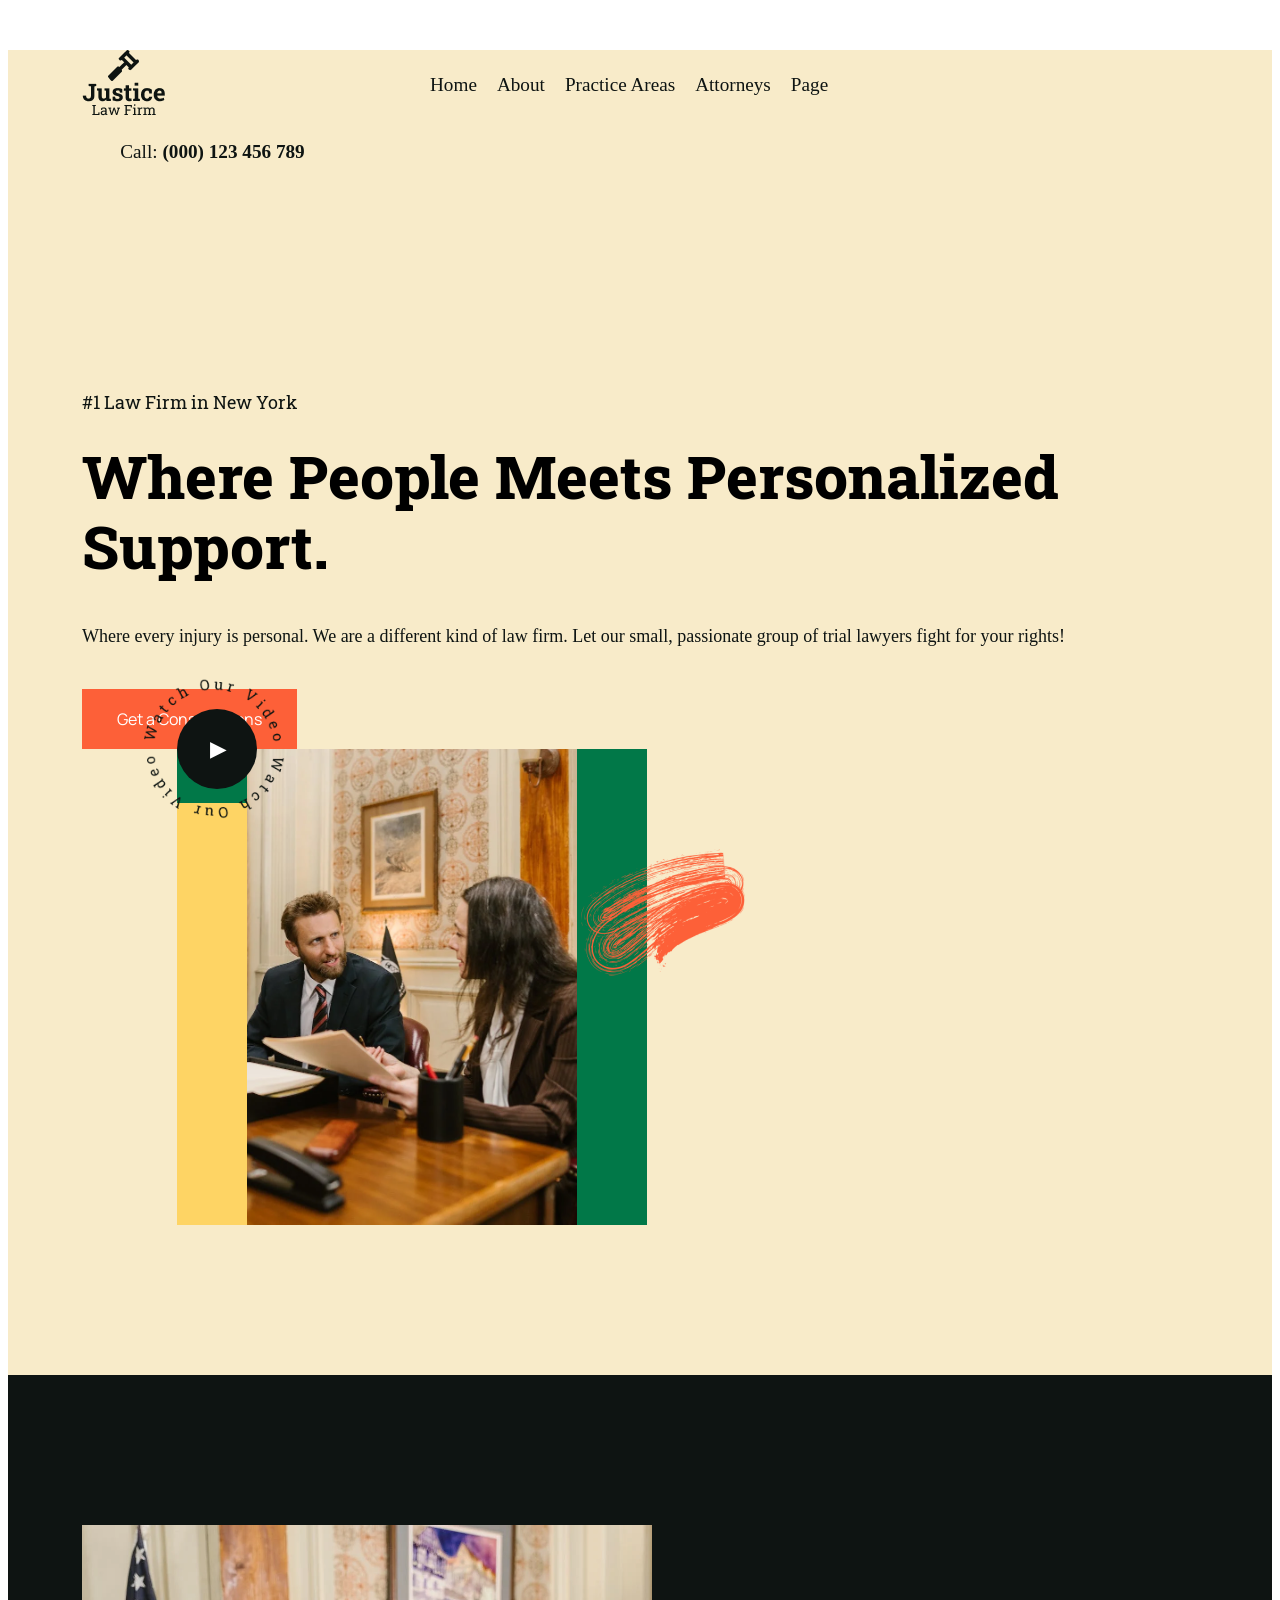
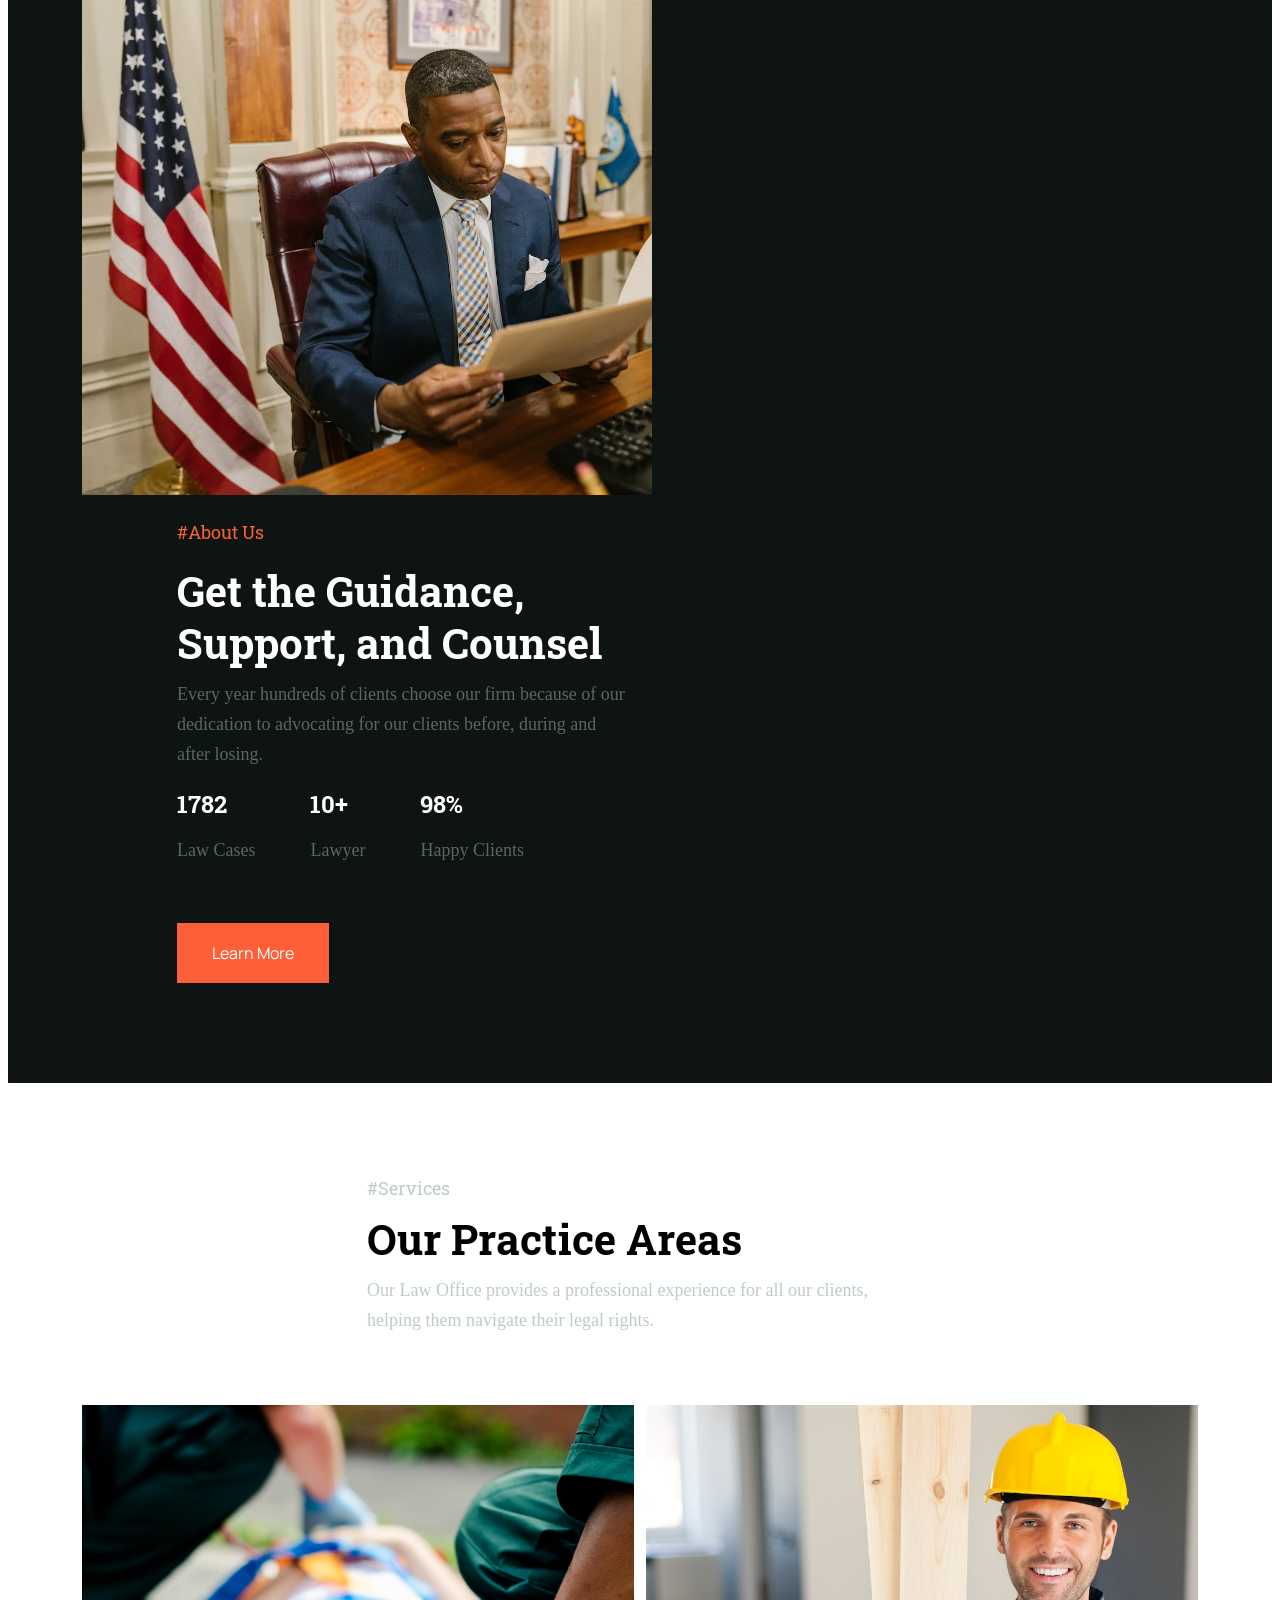
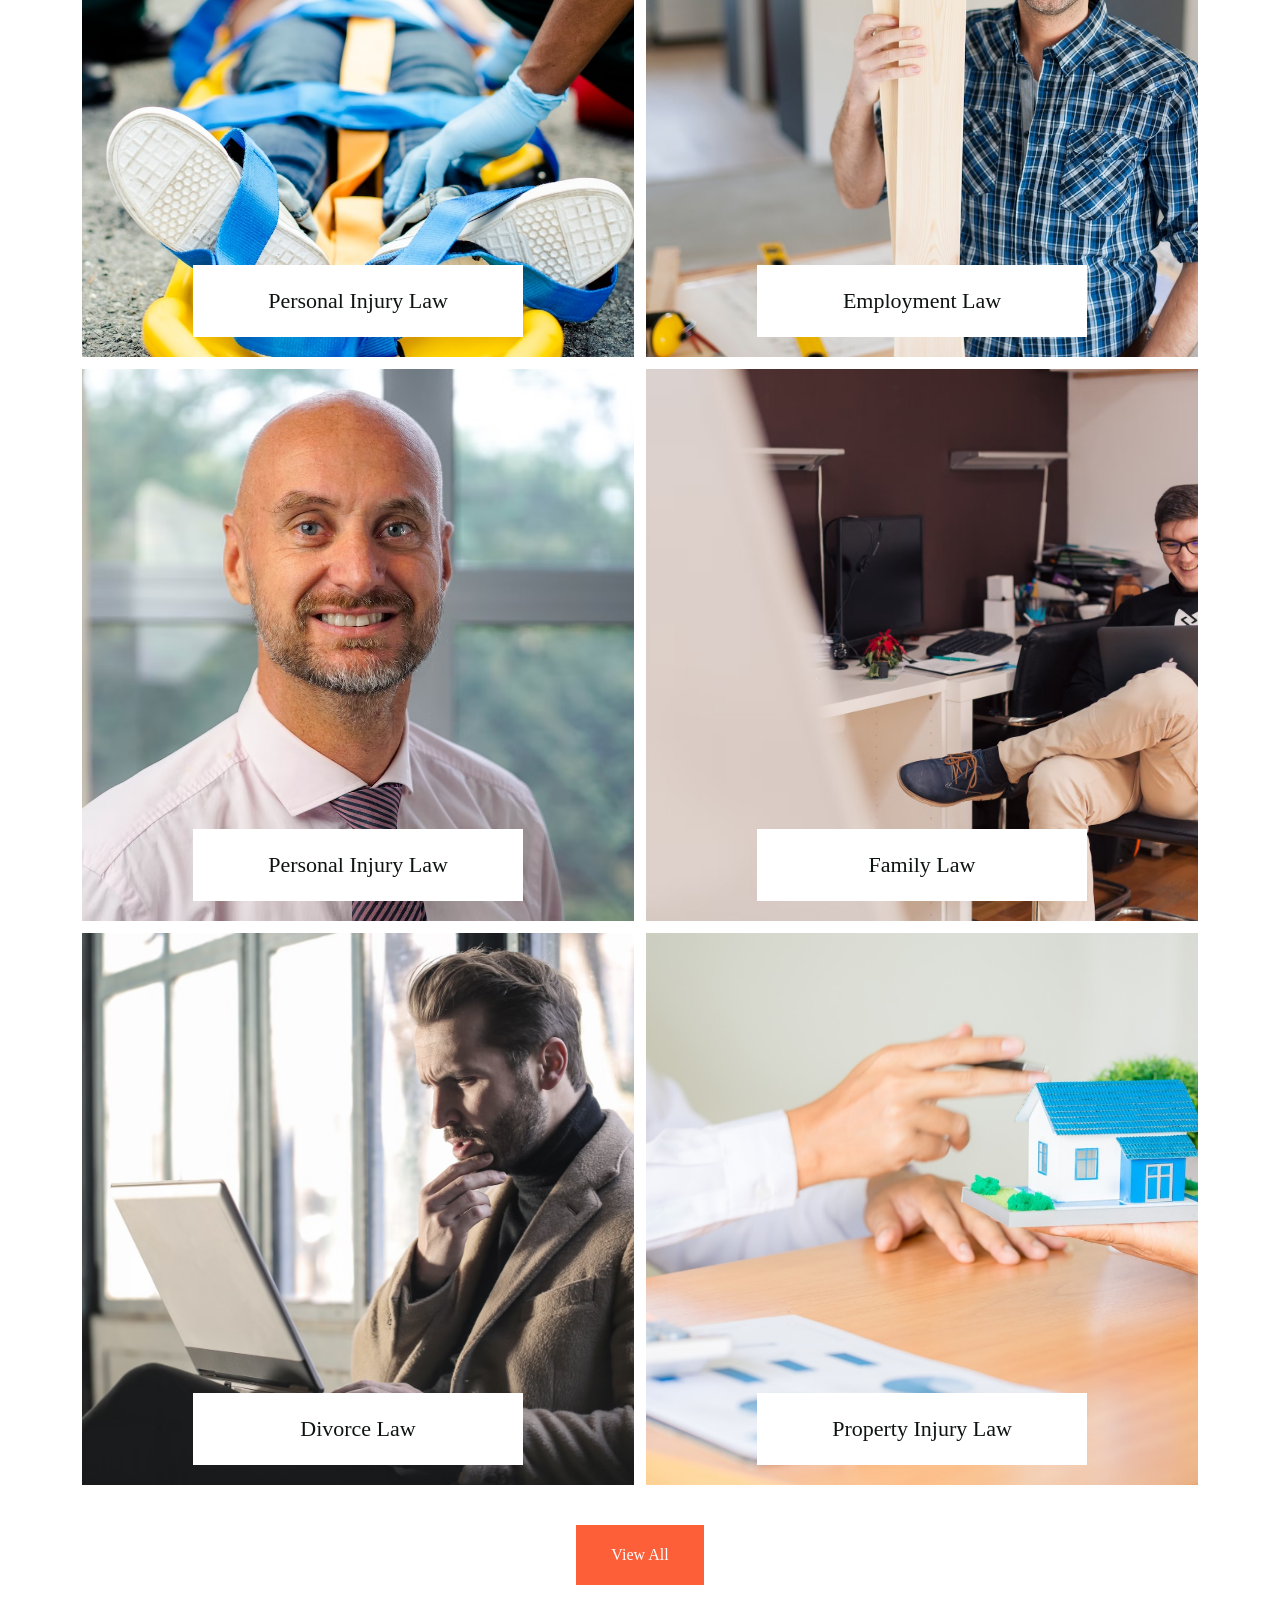
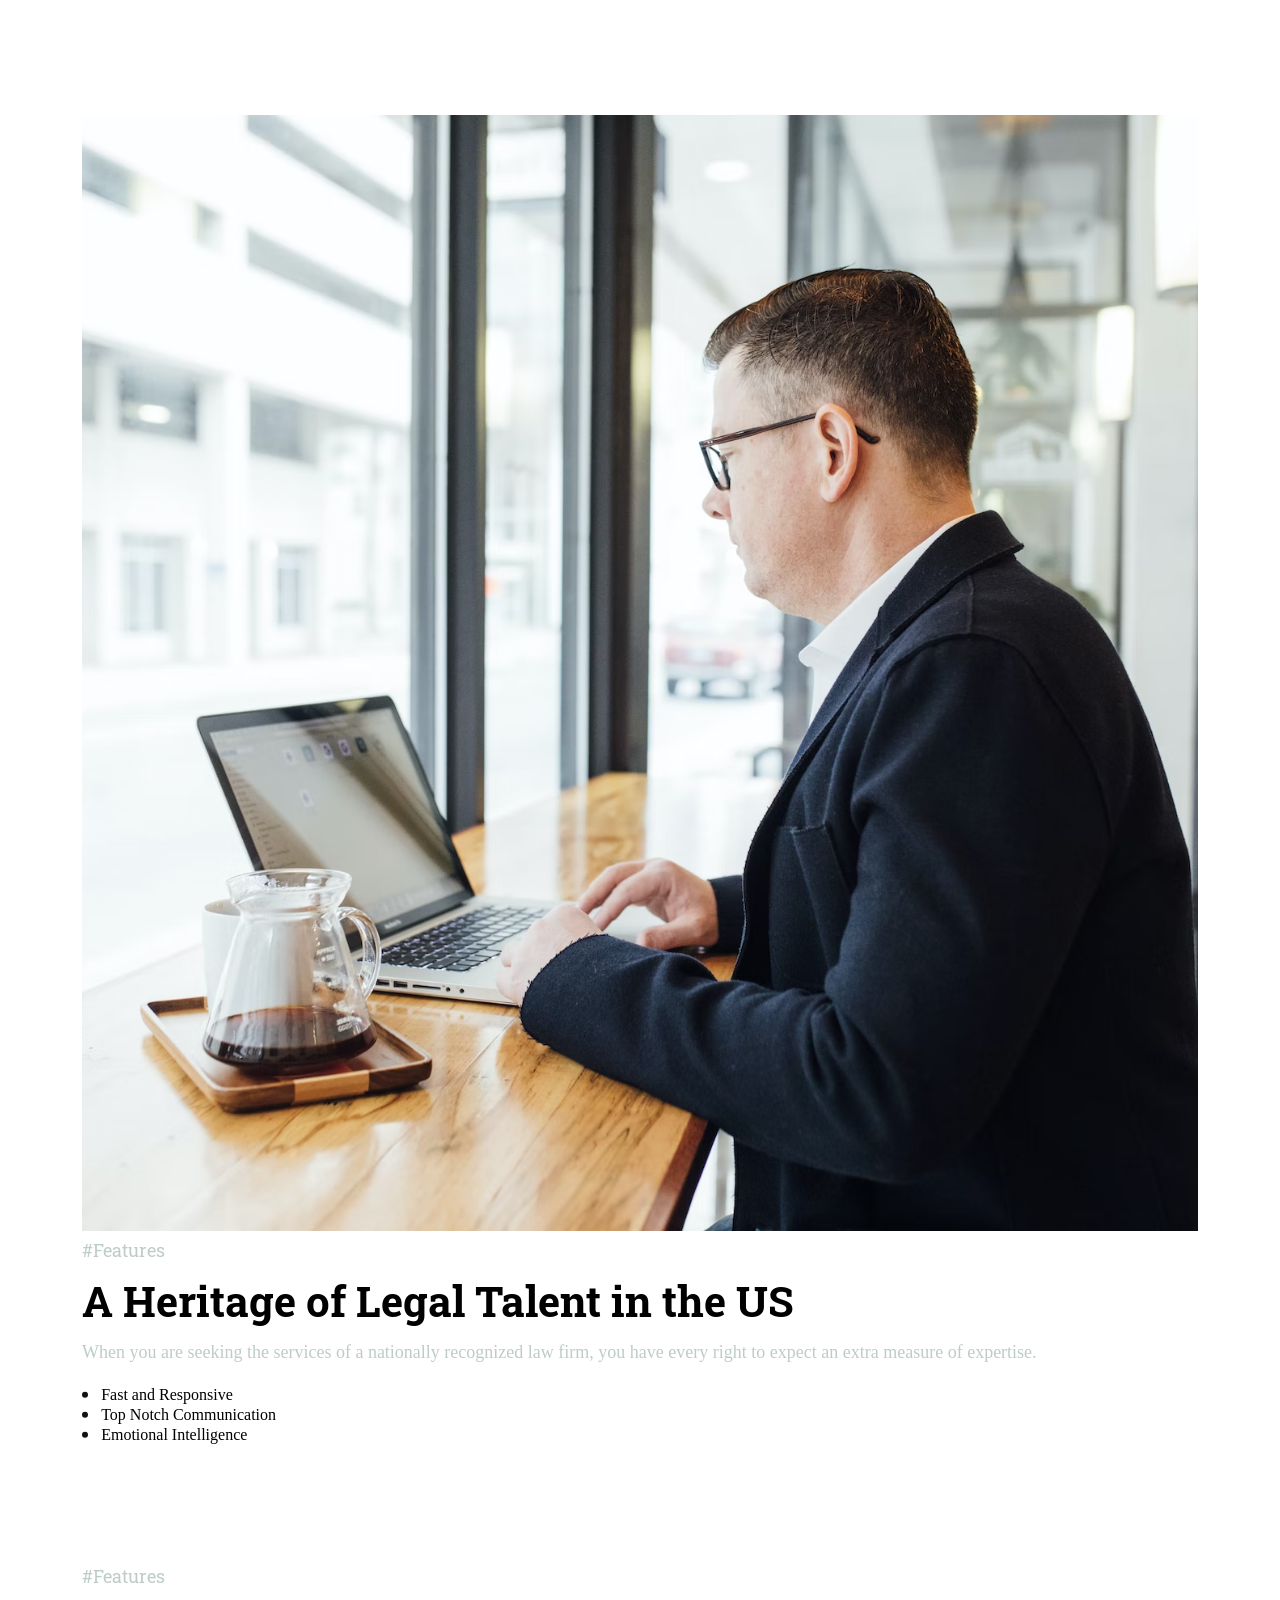
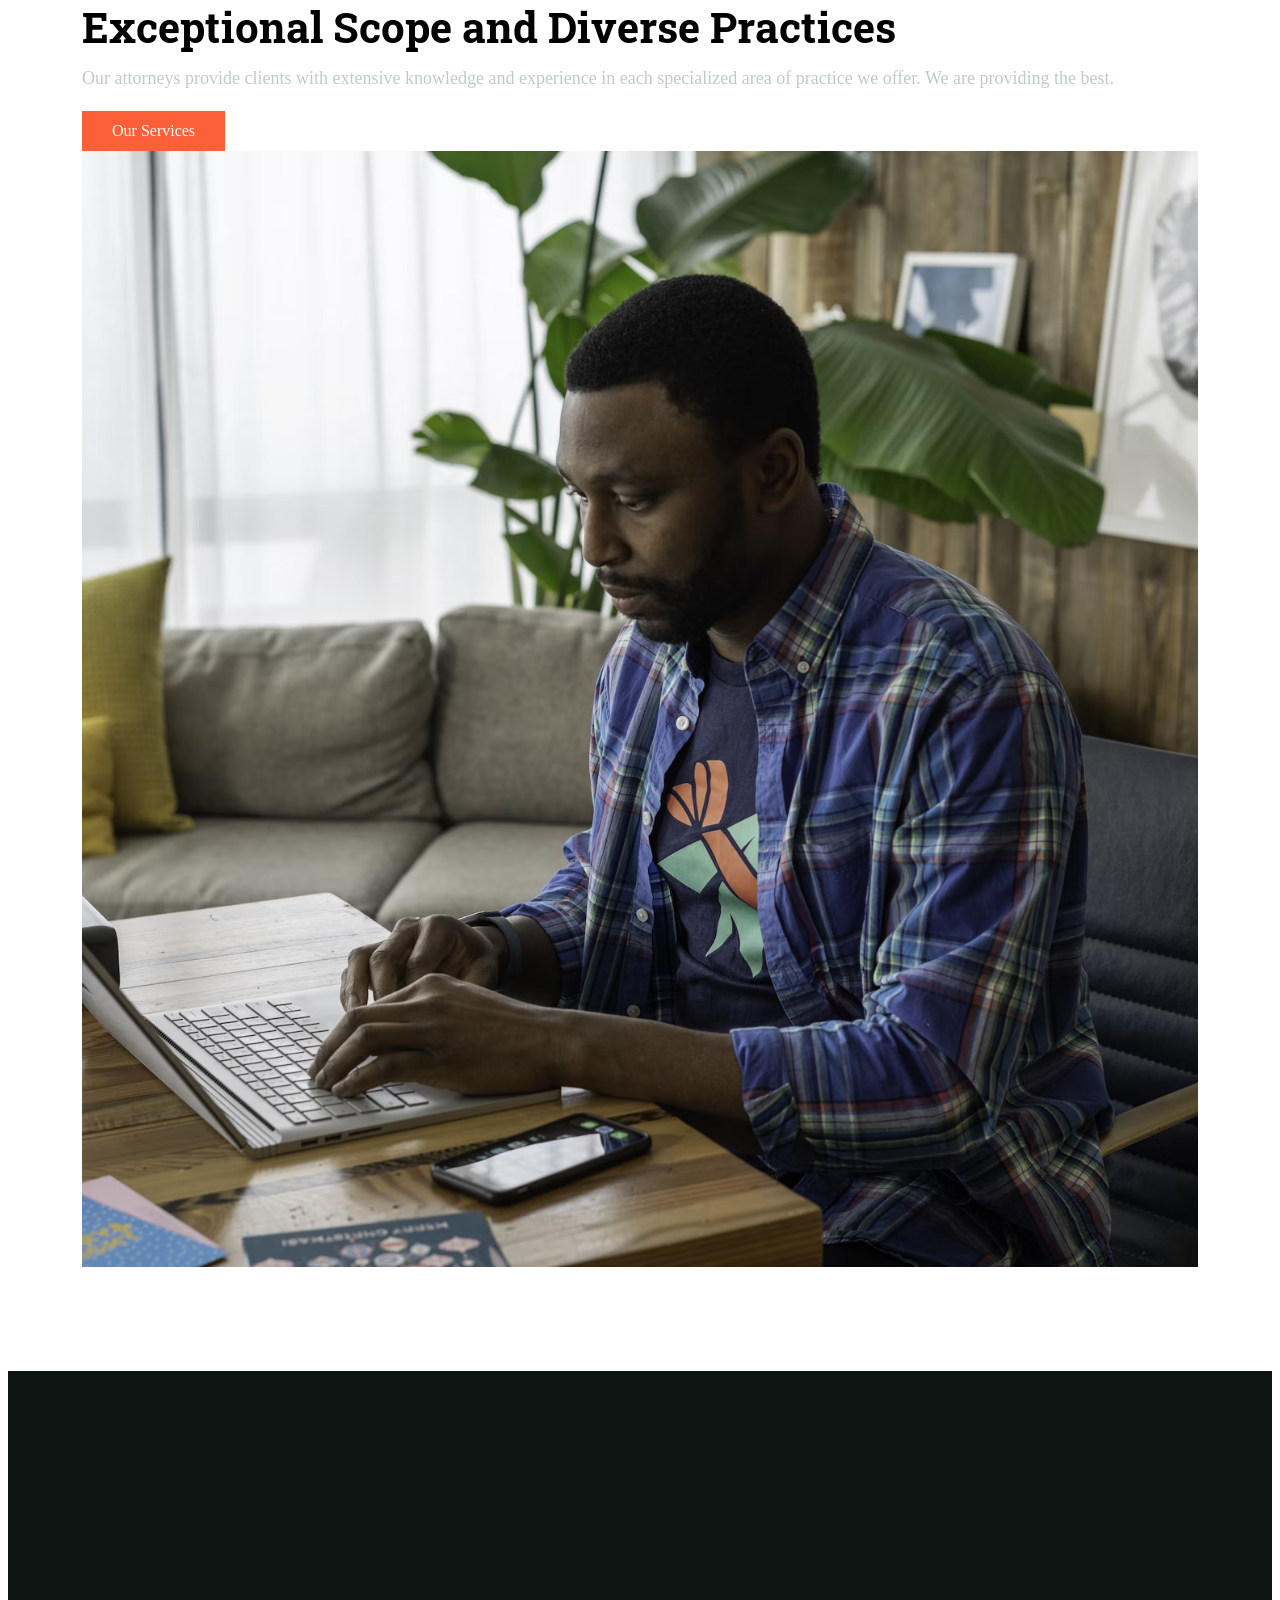
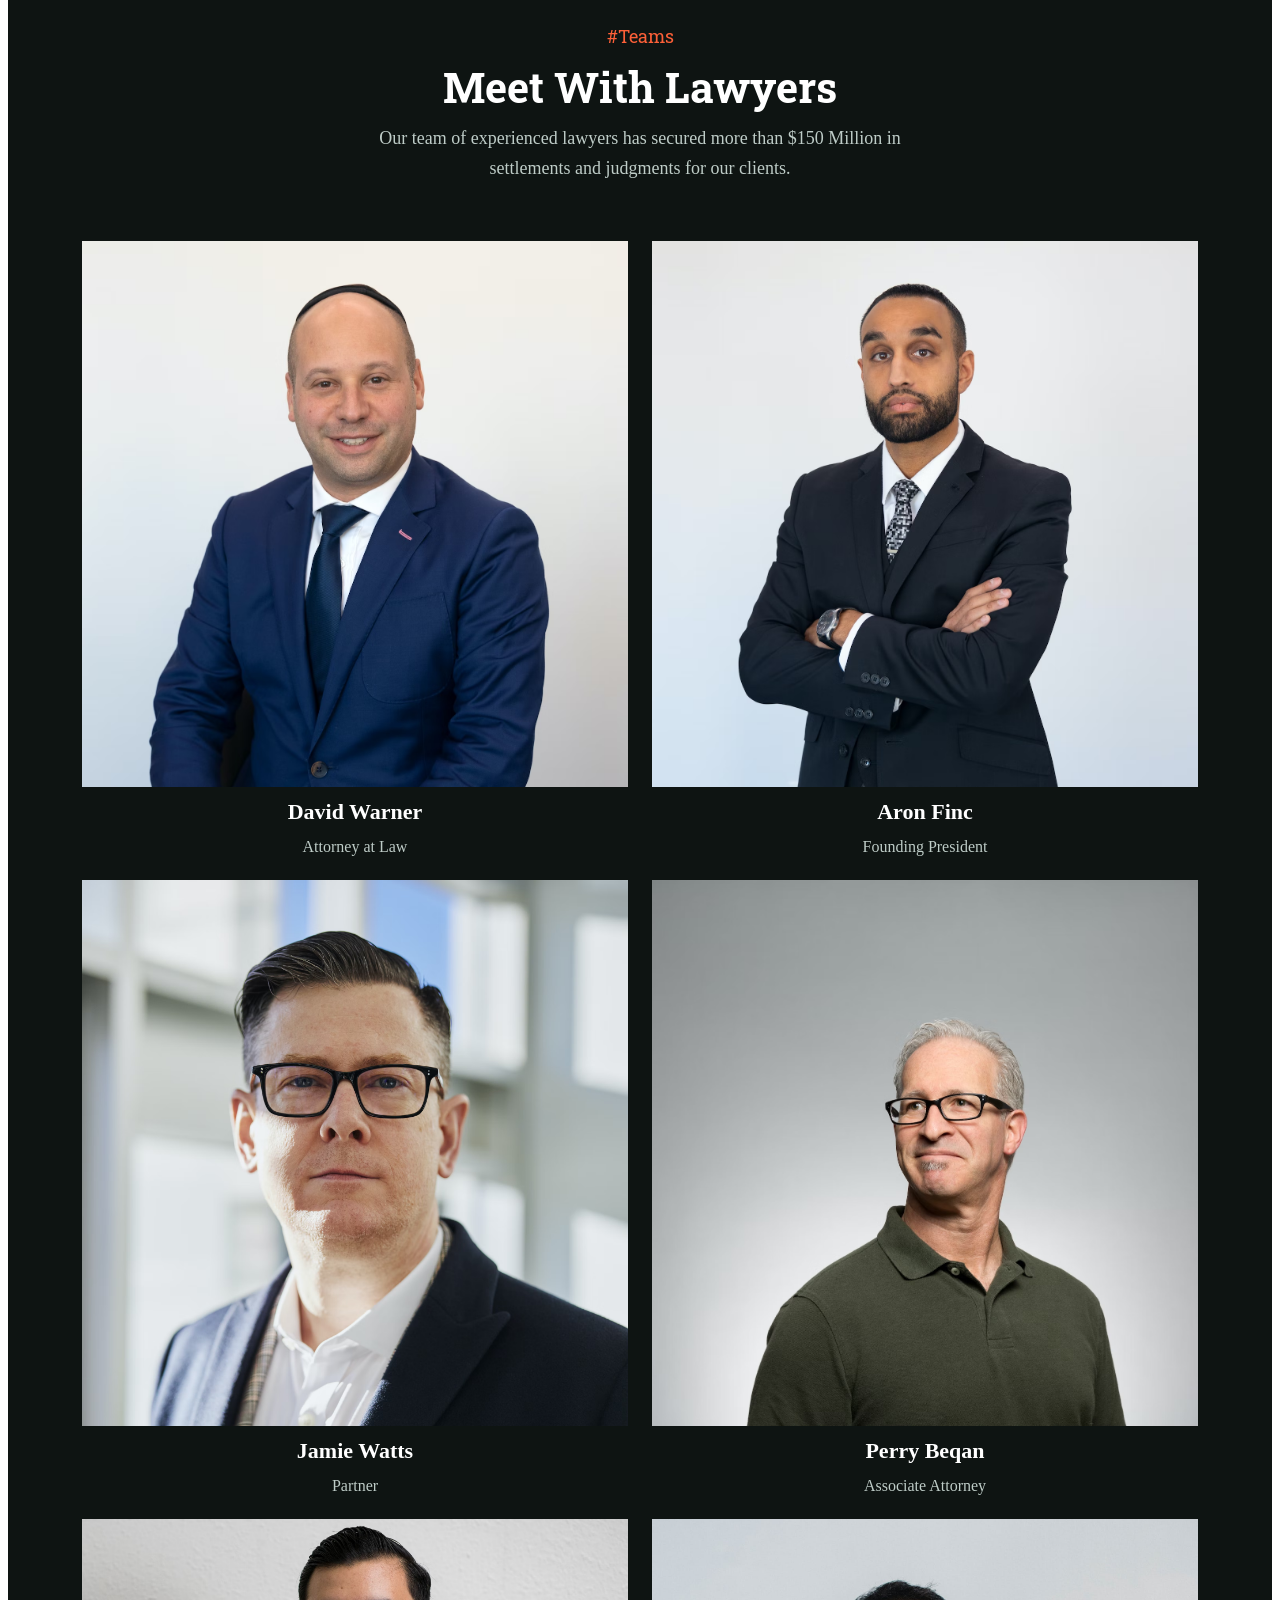
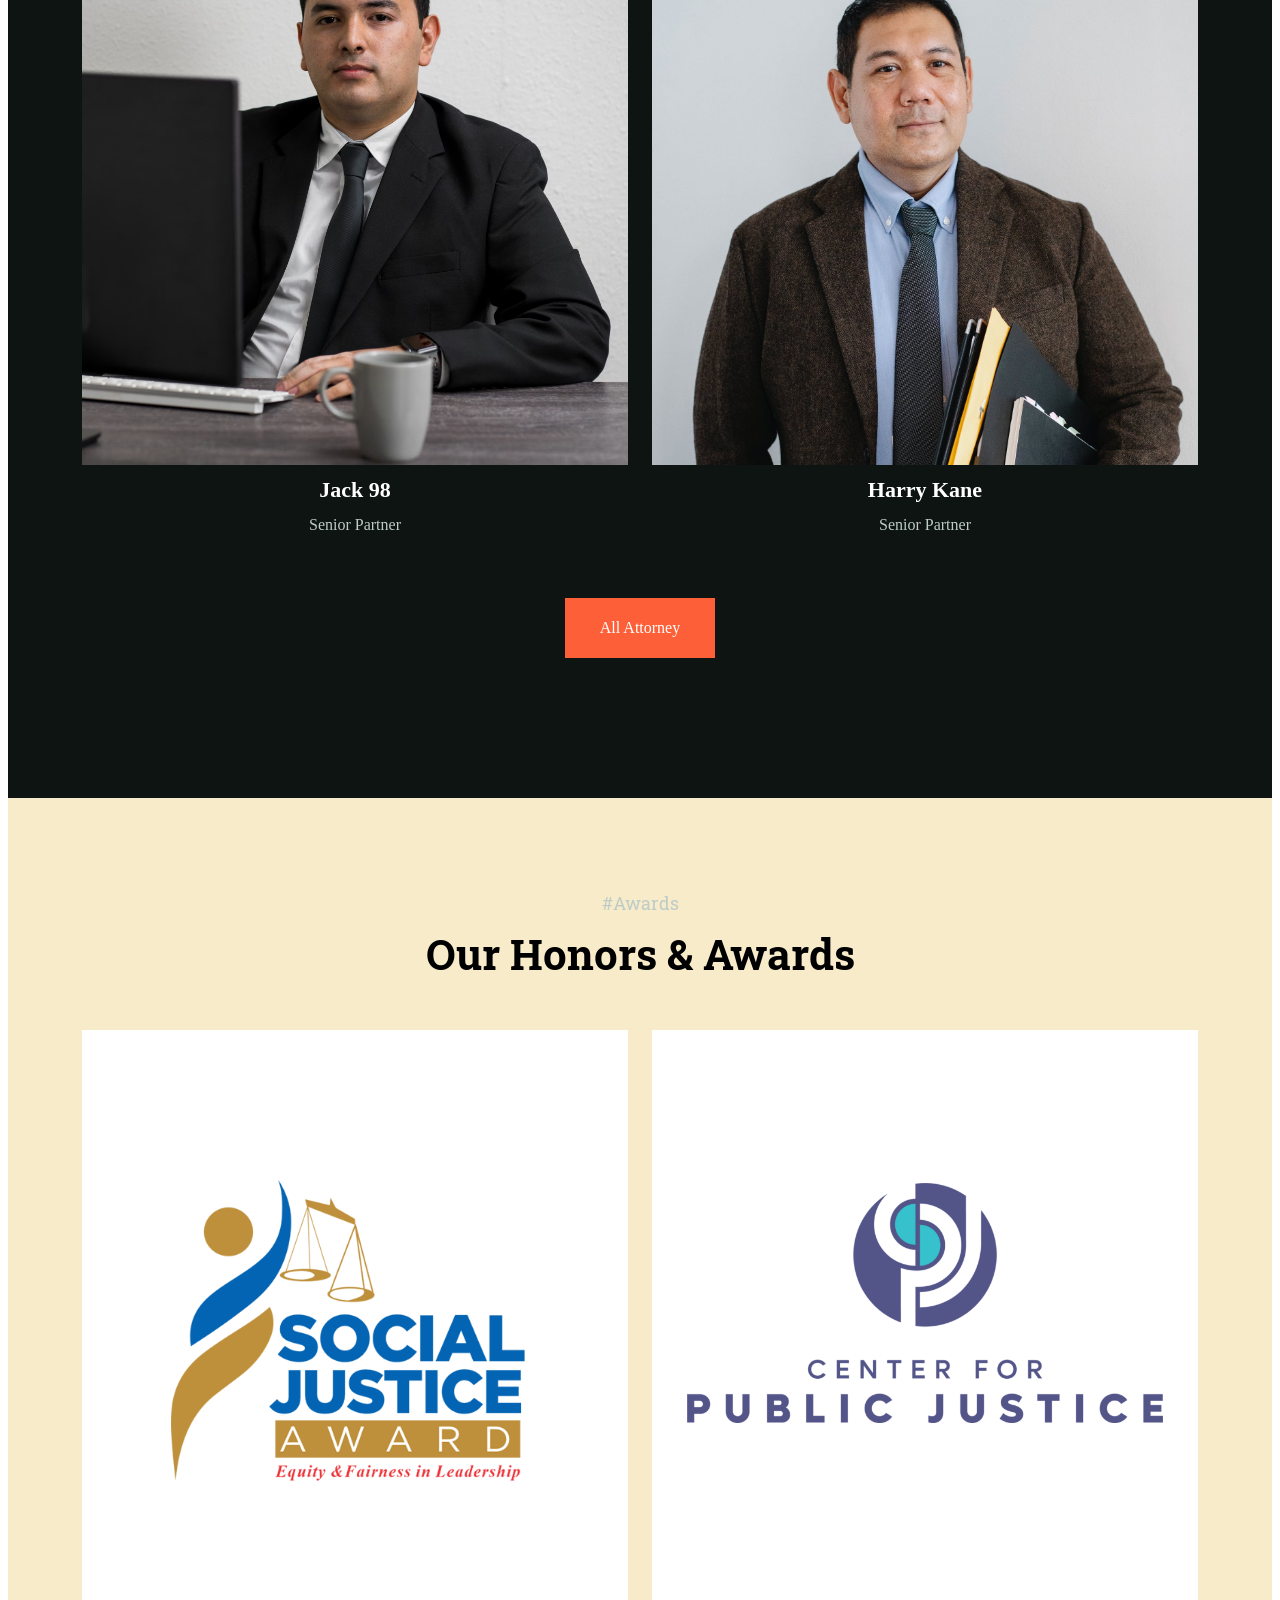
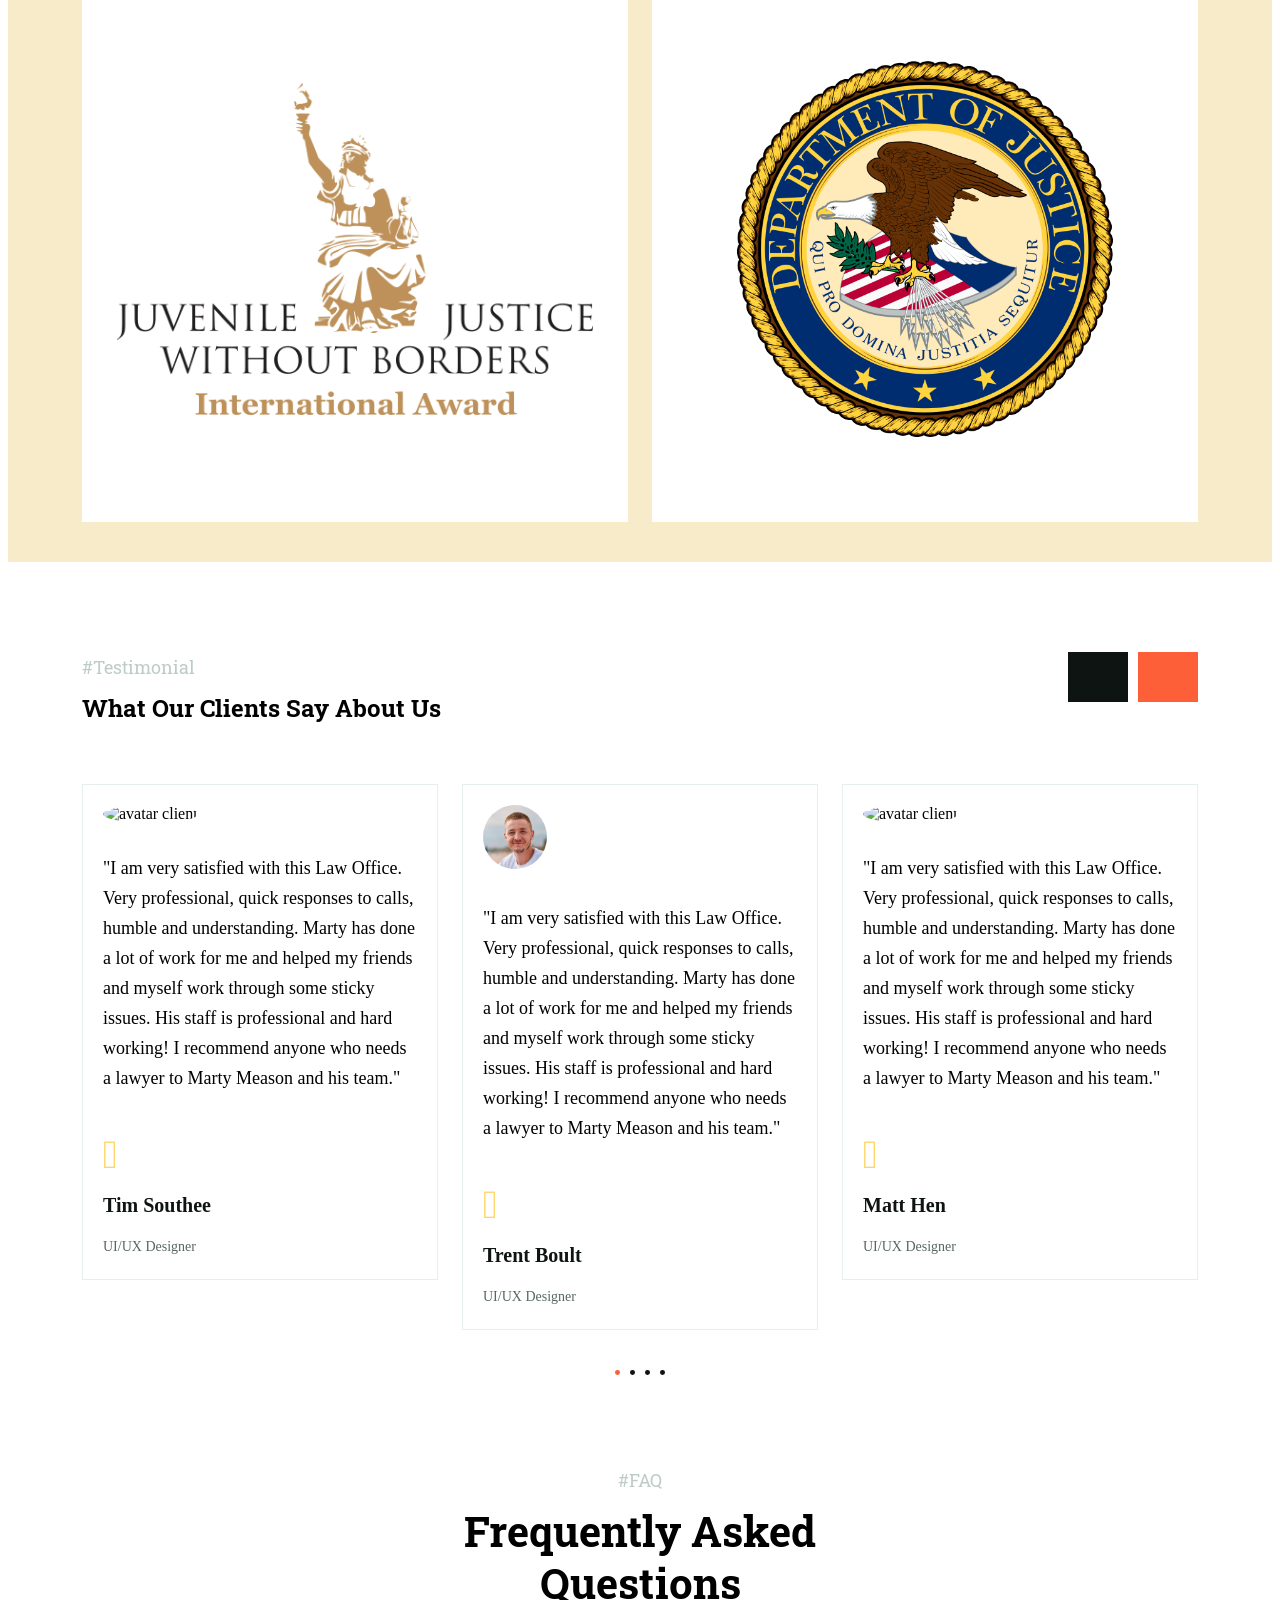
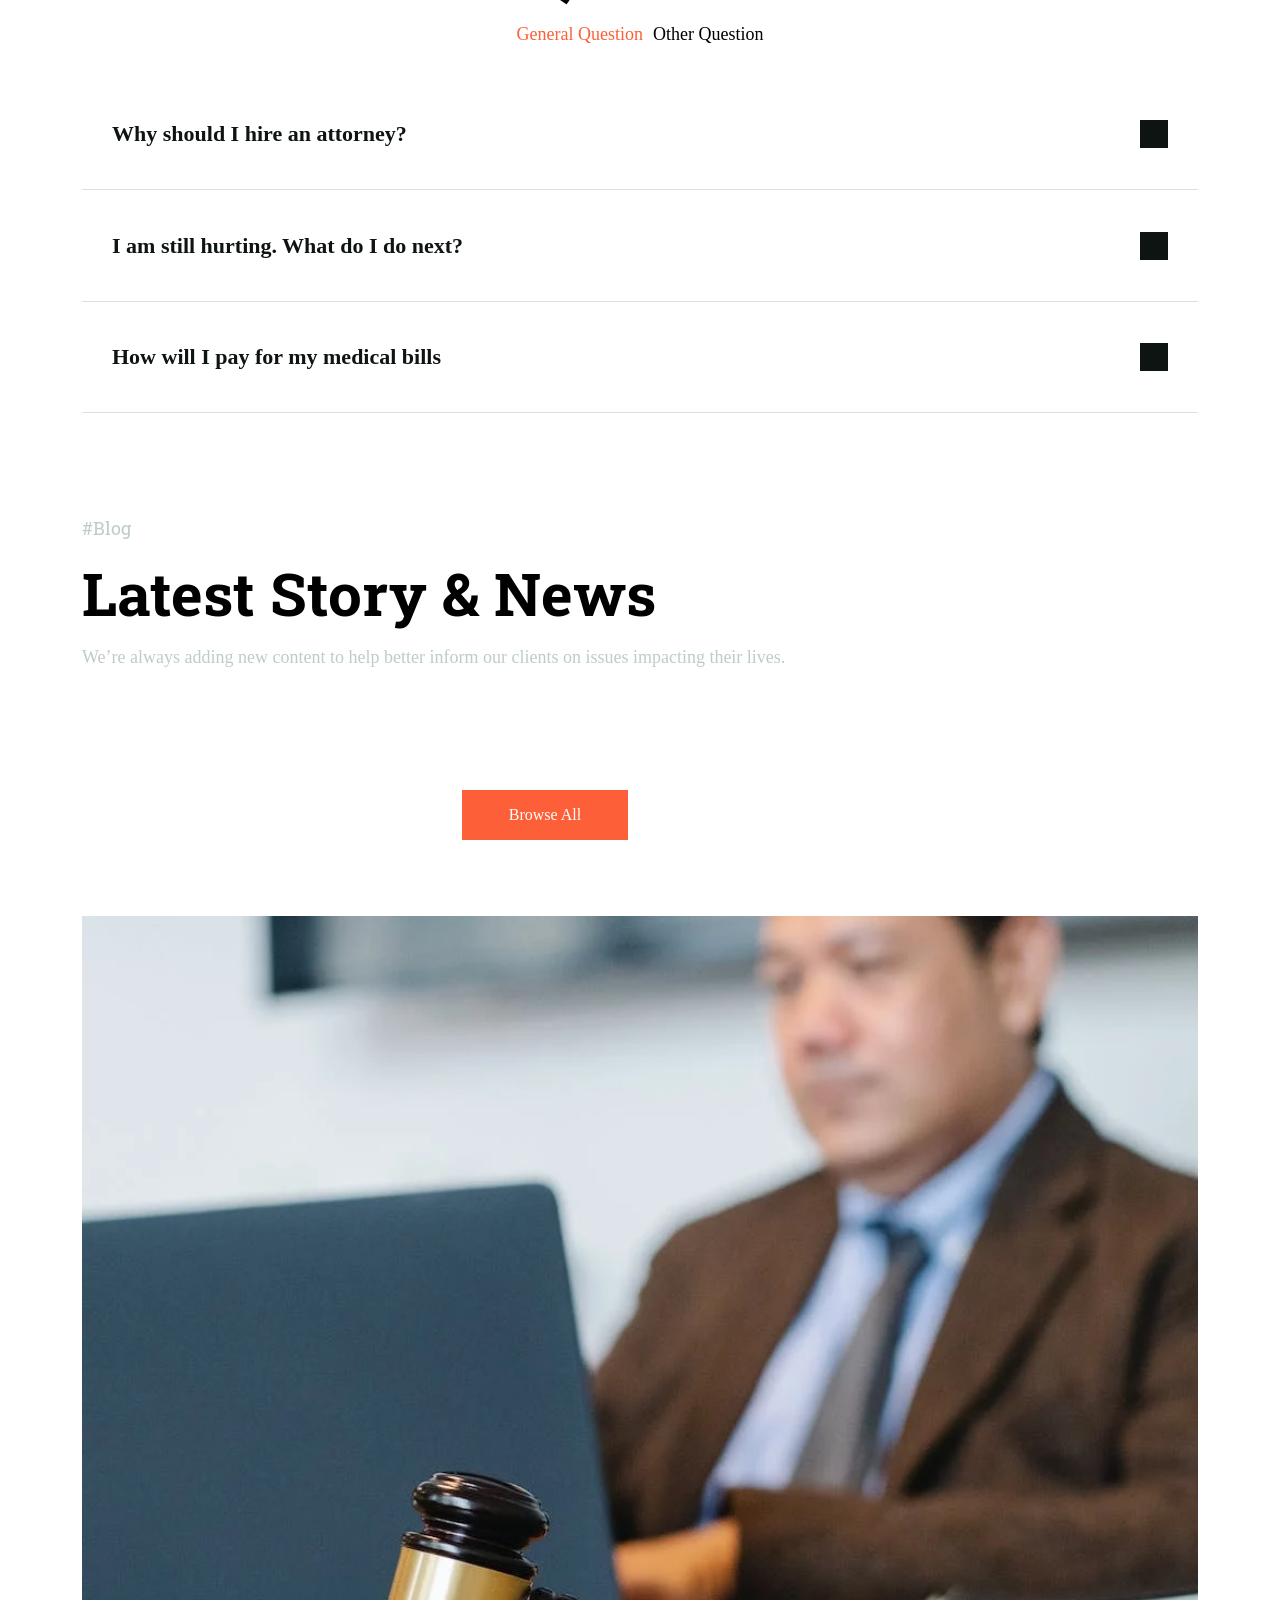
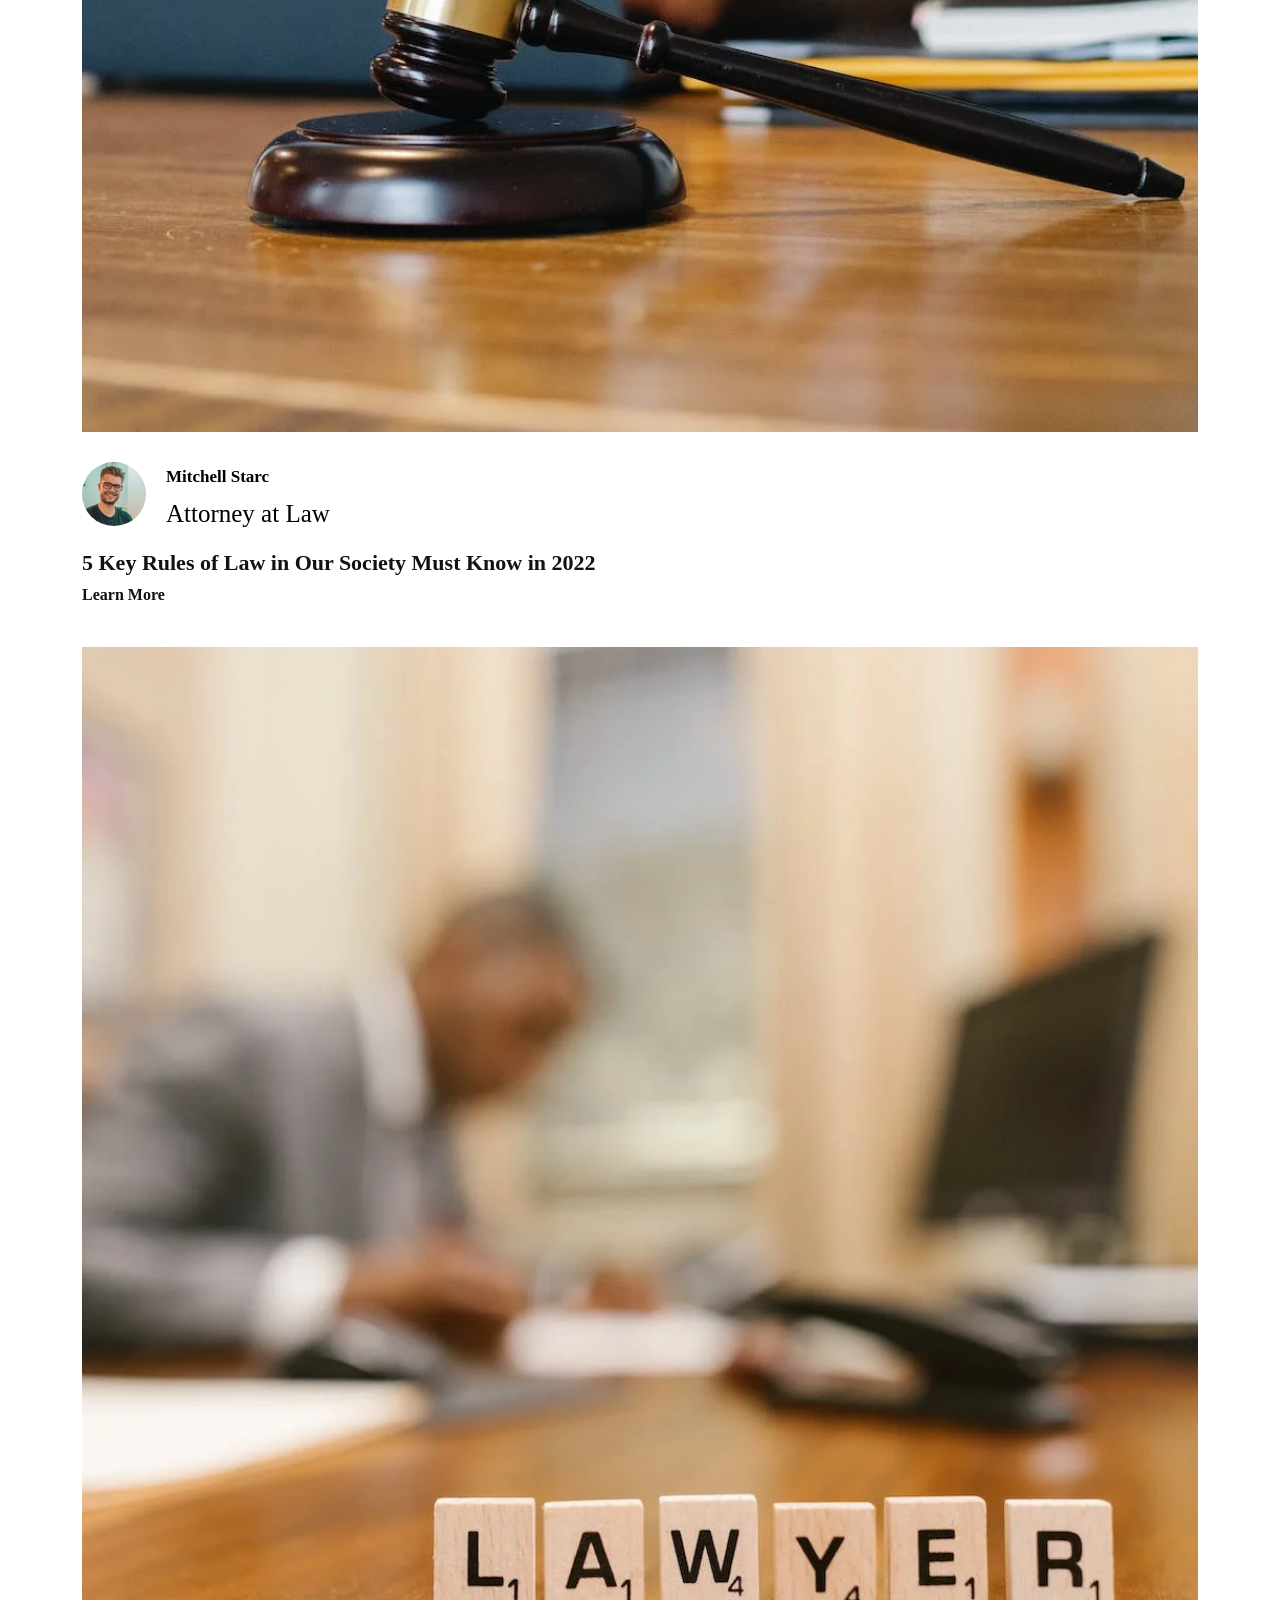
==== commit 0b24d69e: "third commit" ====
--- a/index.html
+++ b/index.html
@@ -20,13 +20,13 @@
     <!-- header -->
     <header class="header">
         <div class="container">
-            <div class="row  g-xl-1 ">
-                <div class="col-1 col-sm-3">
+            <div class="row">
+                <div class="col-1">
                     <a class="header__logo">
                         <img src="./F8-HOMEWORK-DAY11/img/img-logo.png" alt="Logo law site">
                     </a>
                 </div>
-                <div class="col-6  col-md-4 col-sm-4 offset-2 offset-lg-1  offset-md-0">
+                <div class="col-6 offset-2 col-lg-1 offset-lg-0">
                     <ul class="header__nav--list">
                         <li class="header__nav--item">
                             <a href="#" class="header__nav--link">Home
@@ -55,7 +55,7 @@
                         </li>
                     </ul>
                 </div>
-                <div class="col-3 col-md-6 col-sm-5 col-xs-12 offset-md-0 ">
+                <div class="col-3 col-sm-8">
                     <div class="header__contact">
                     <a href="tel:000123456789" class="phone__contact--link">
                         Call:
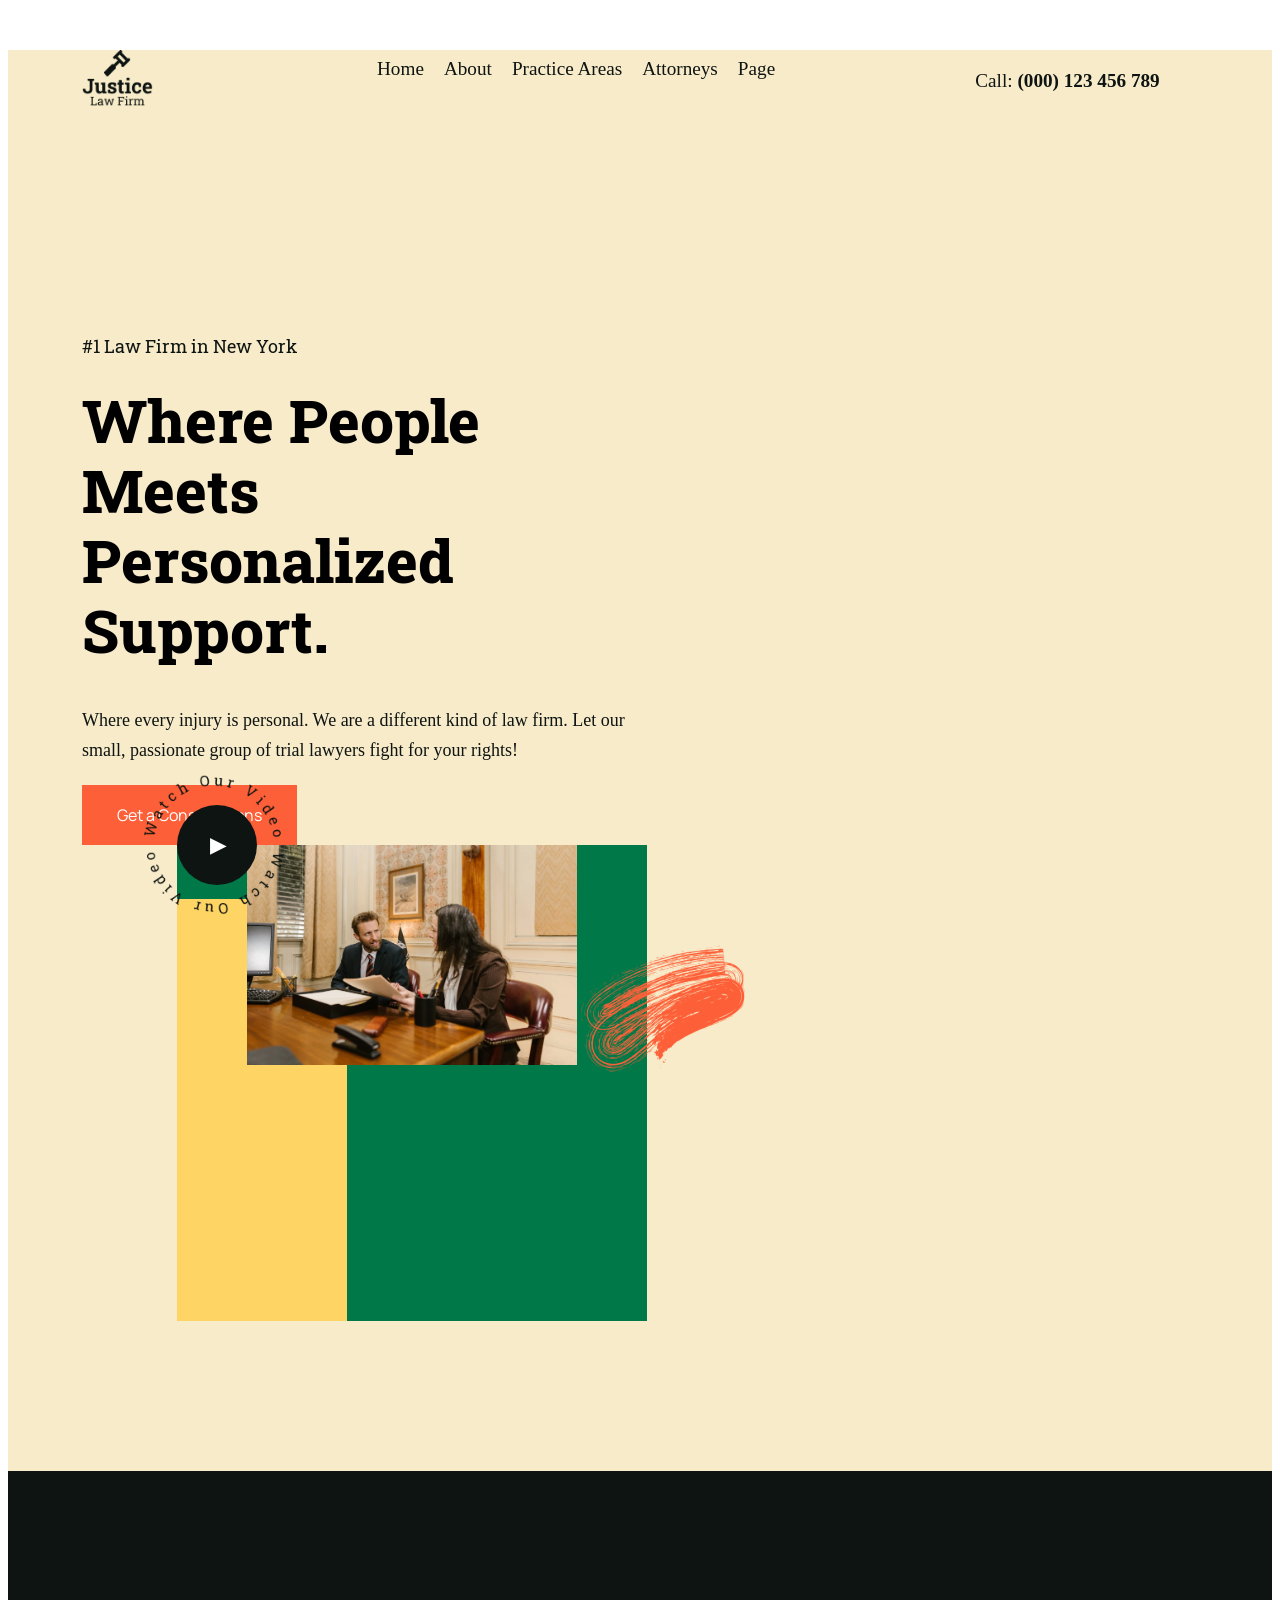
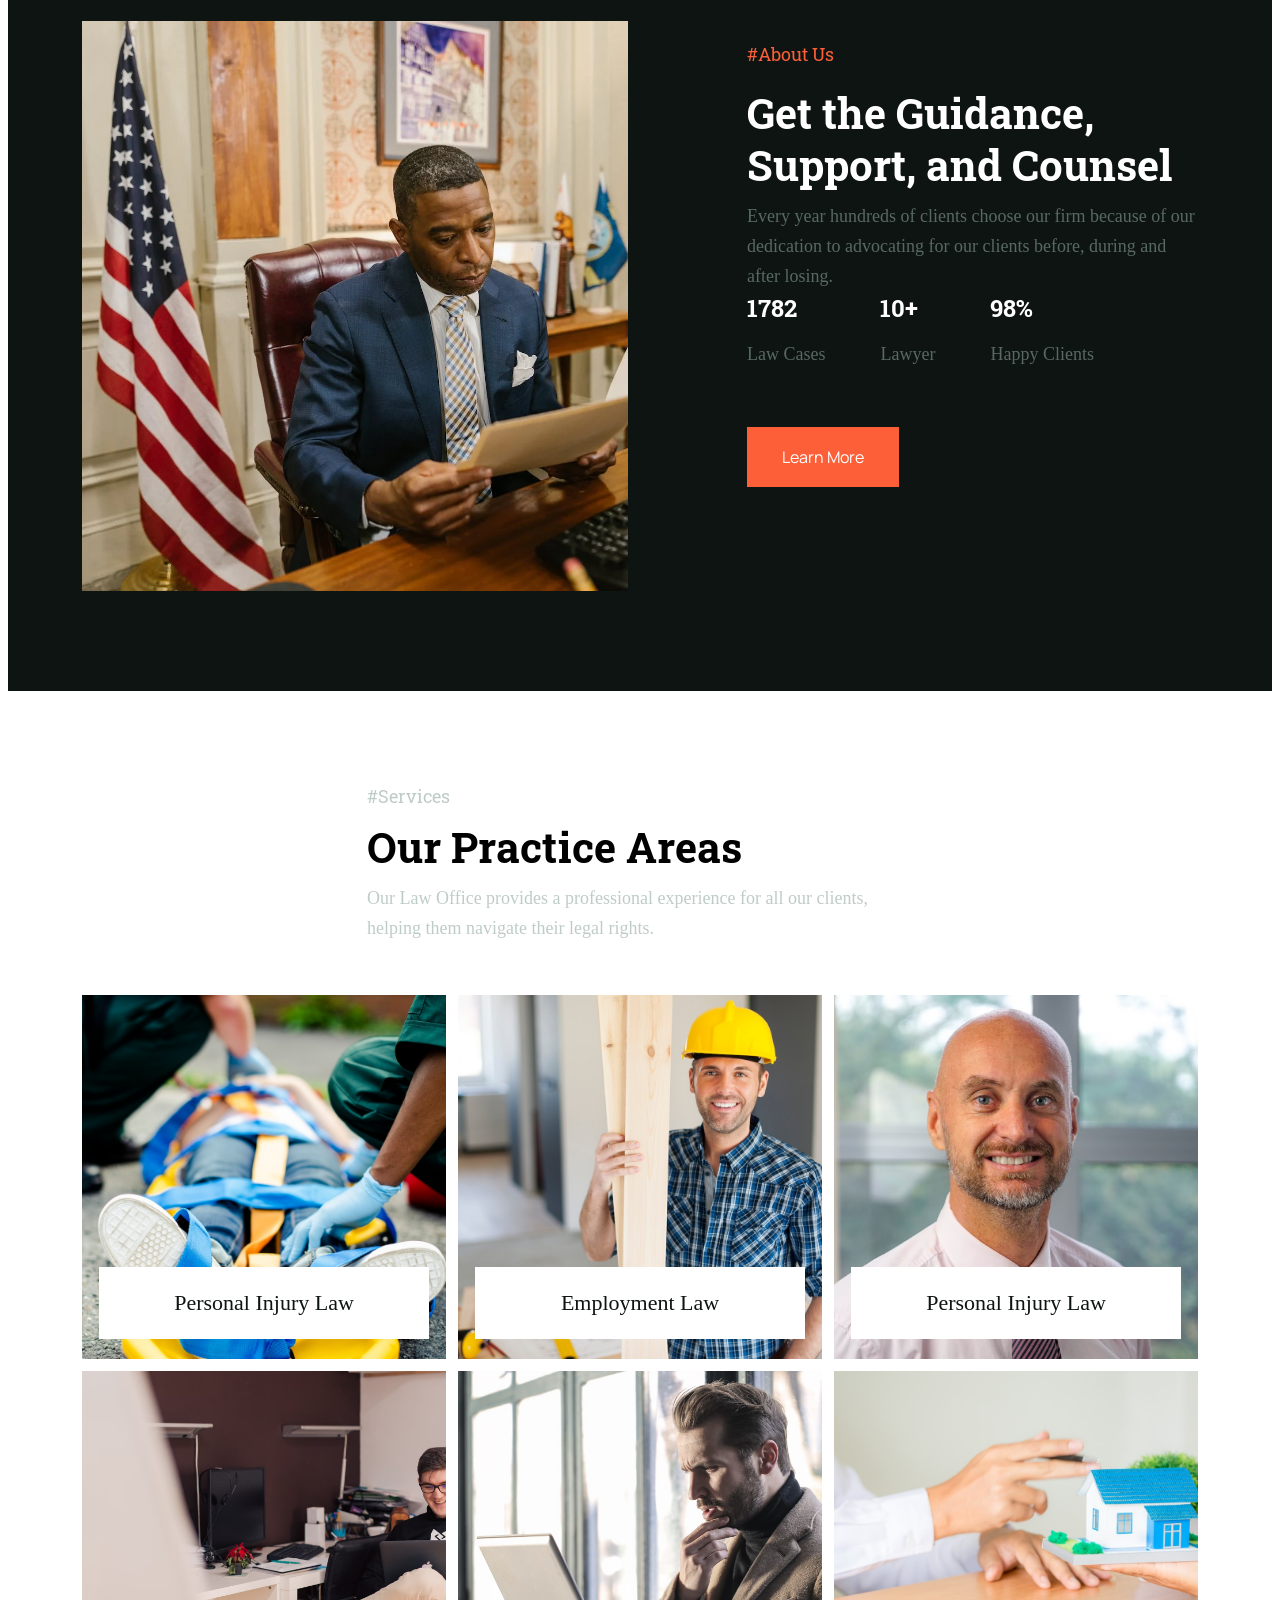
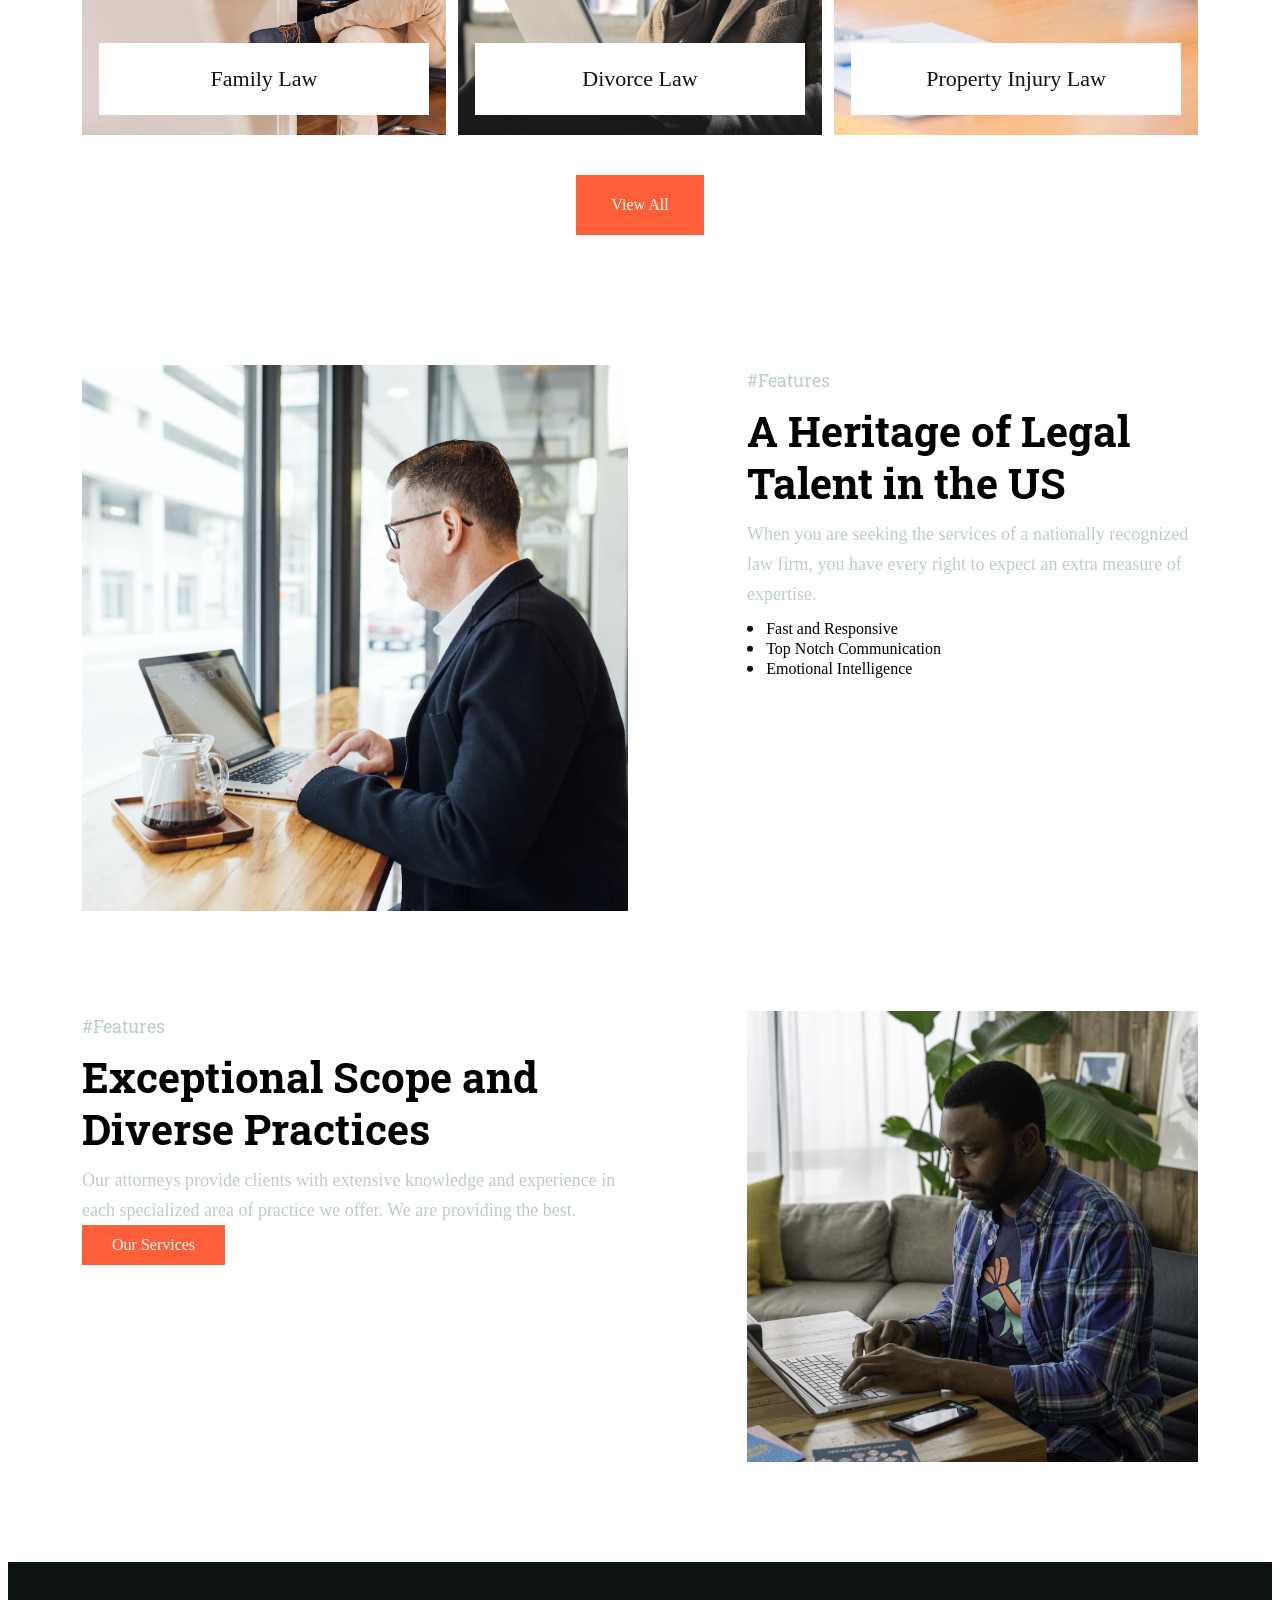
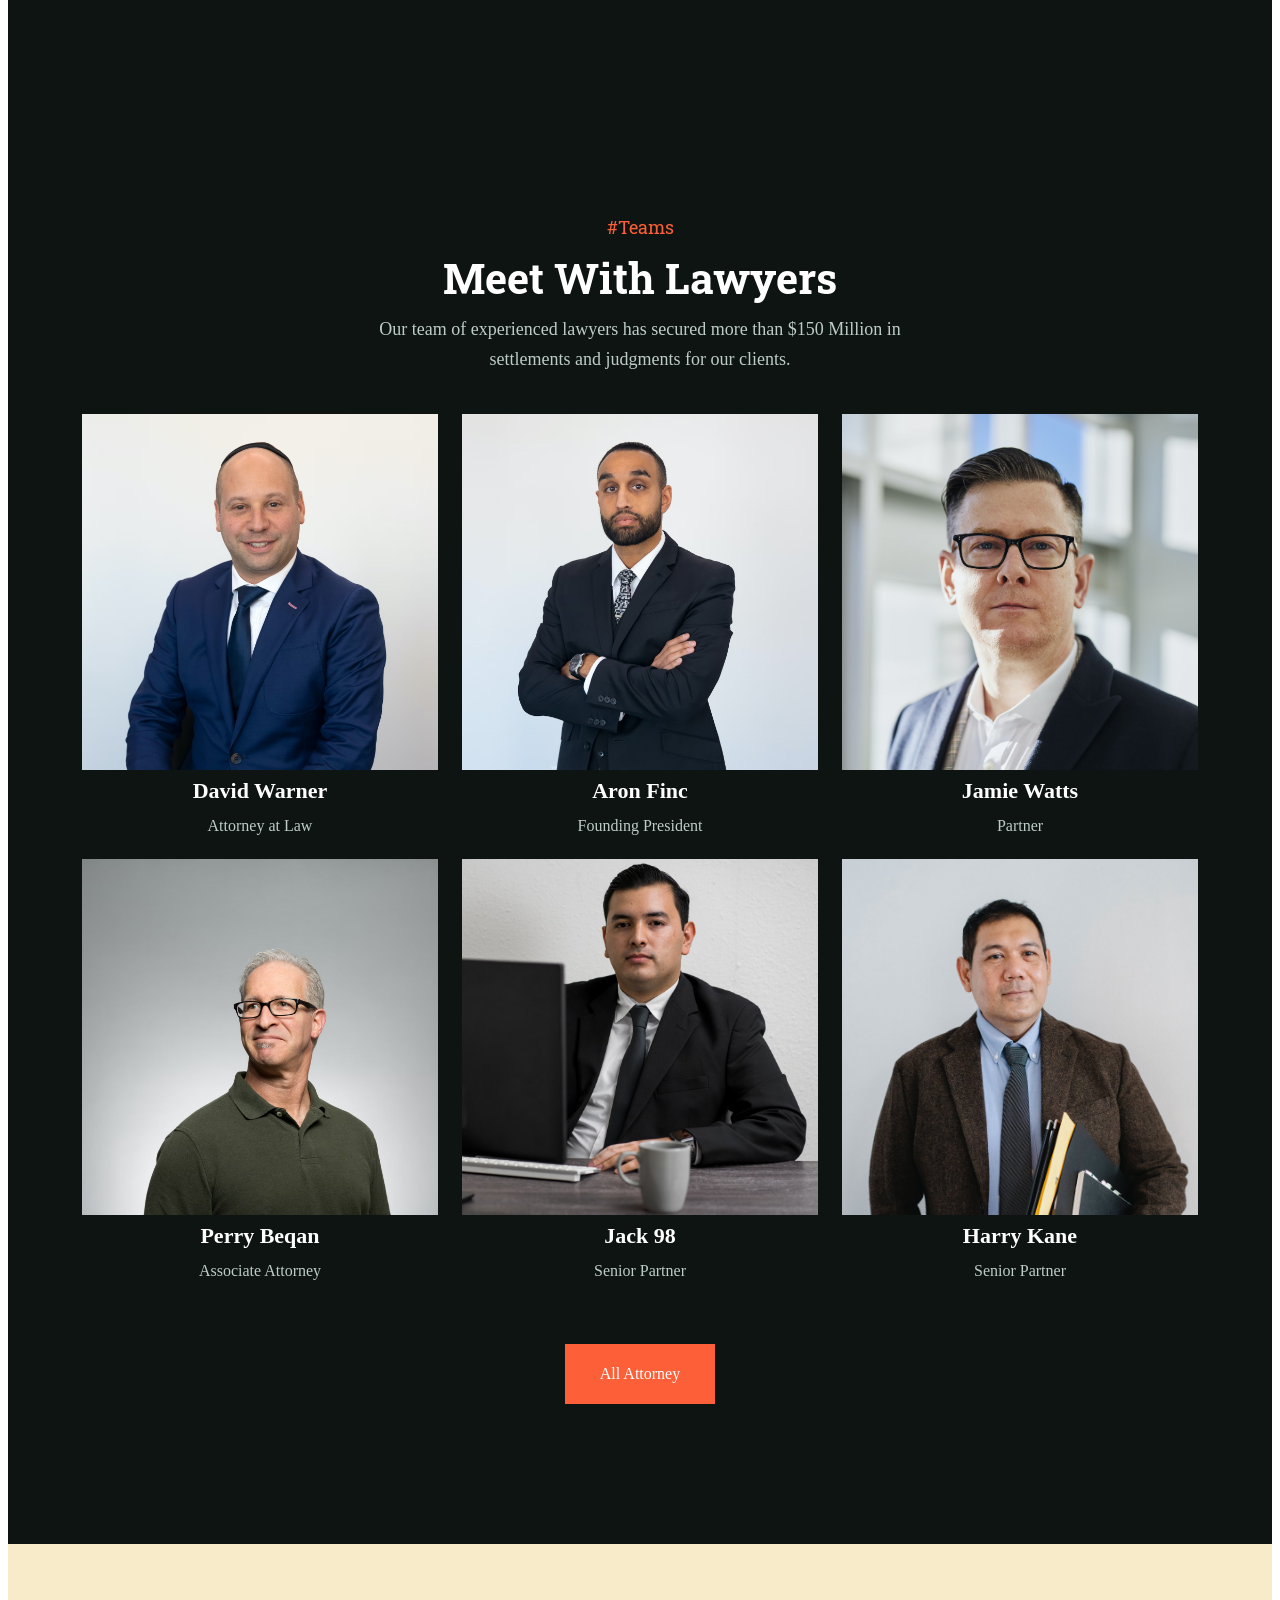
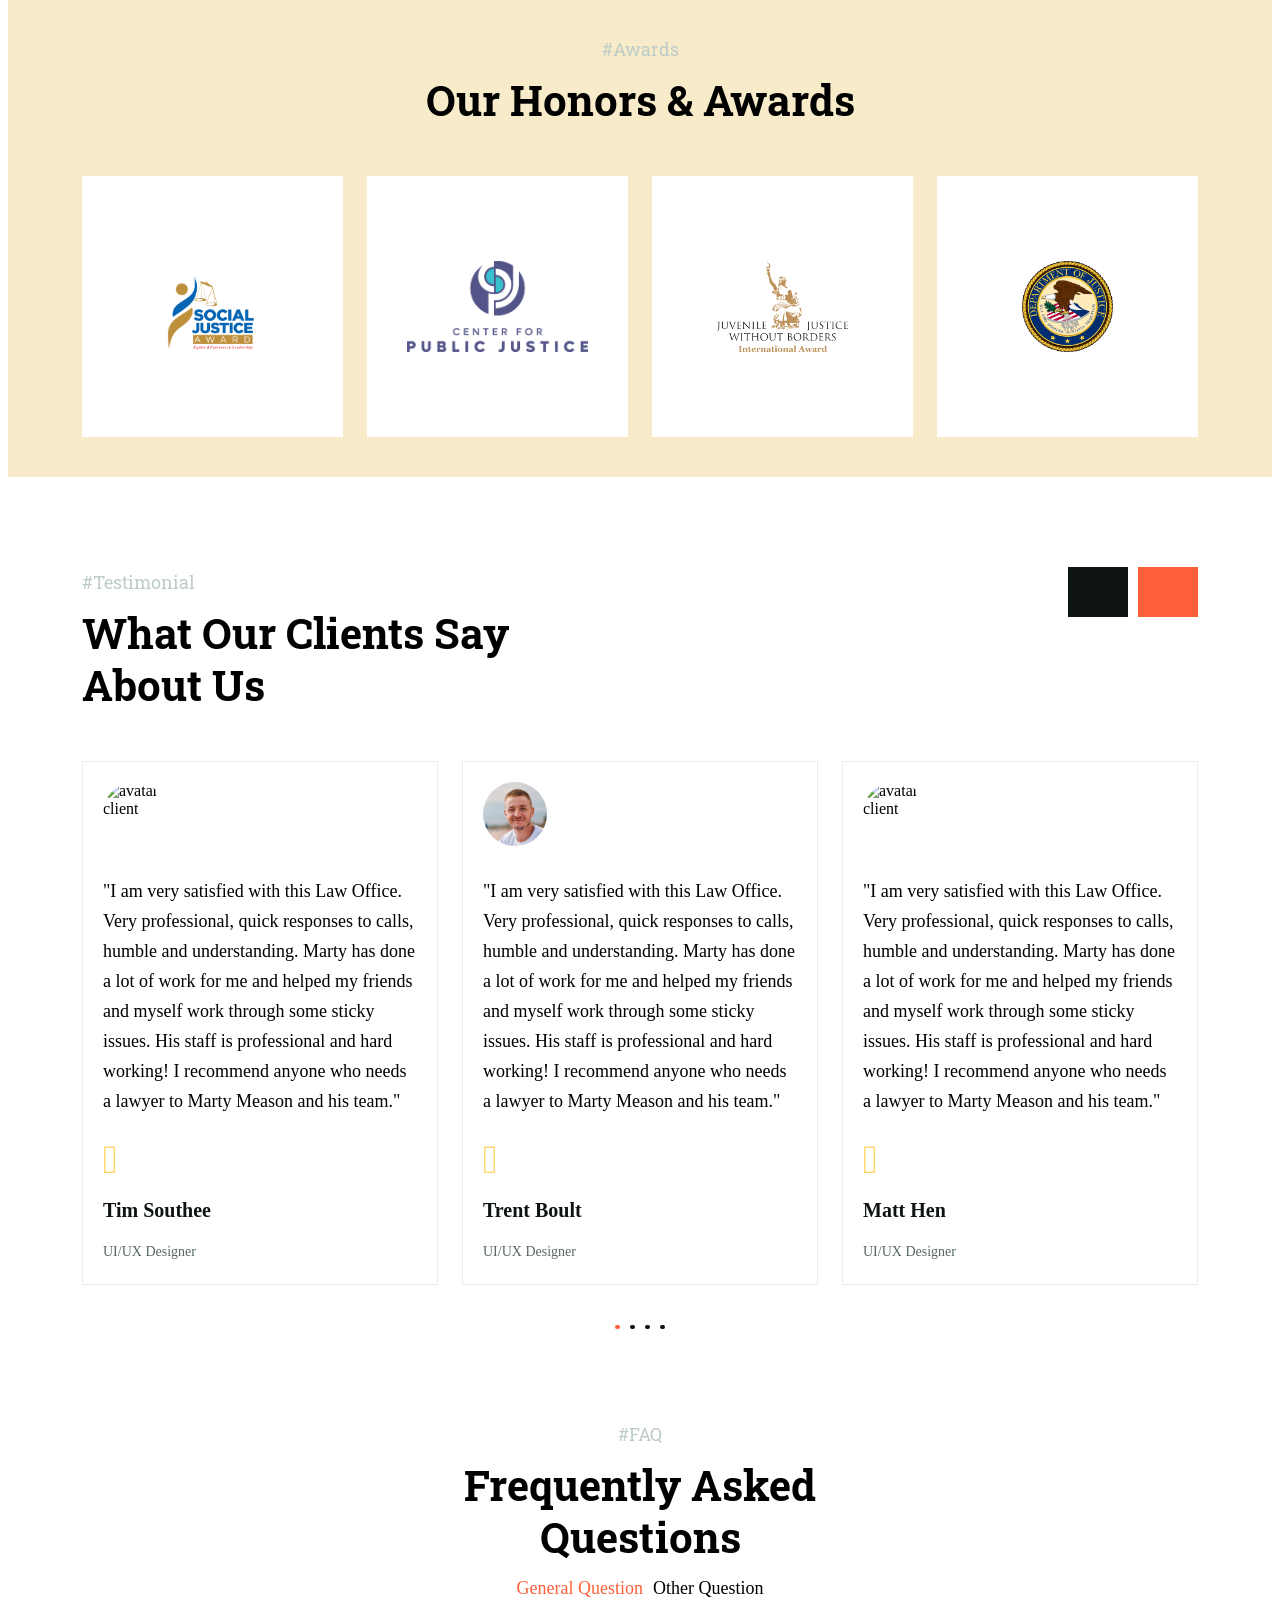
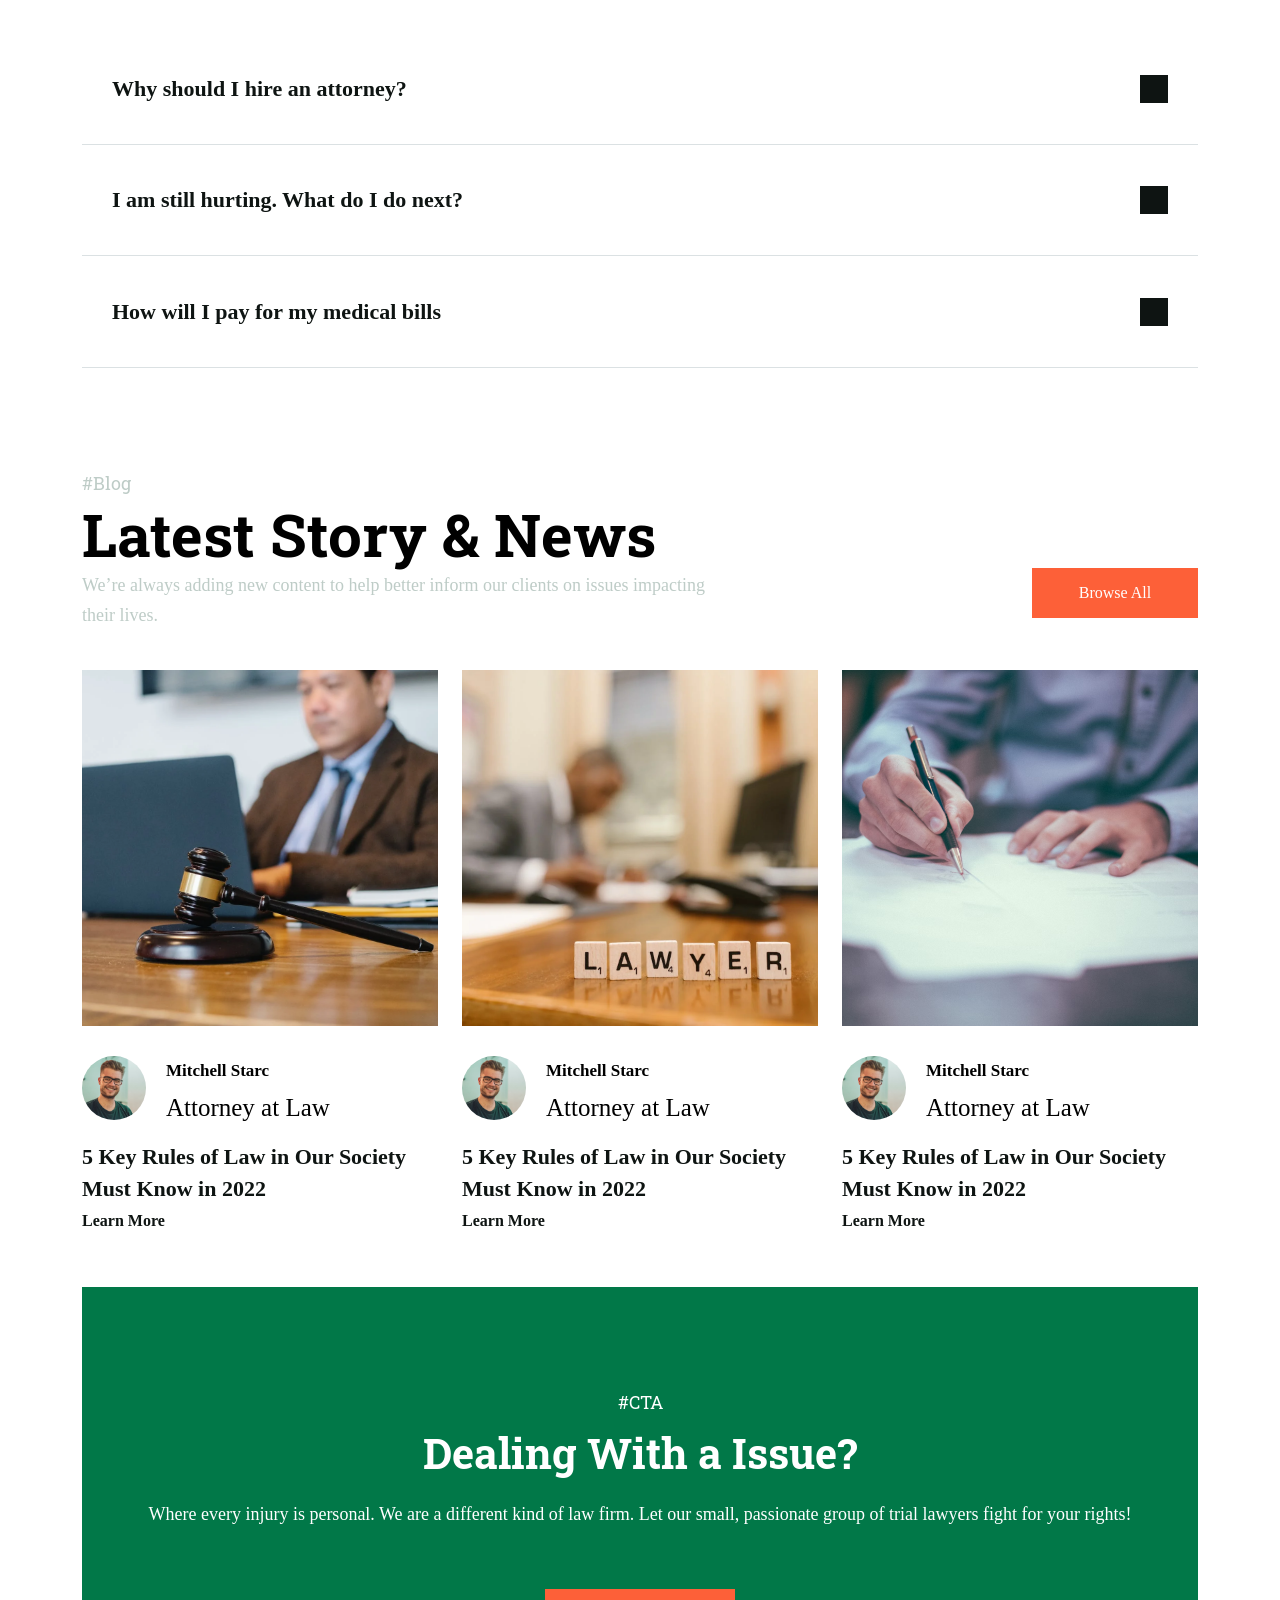
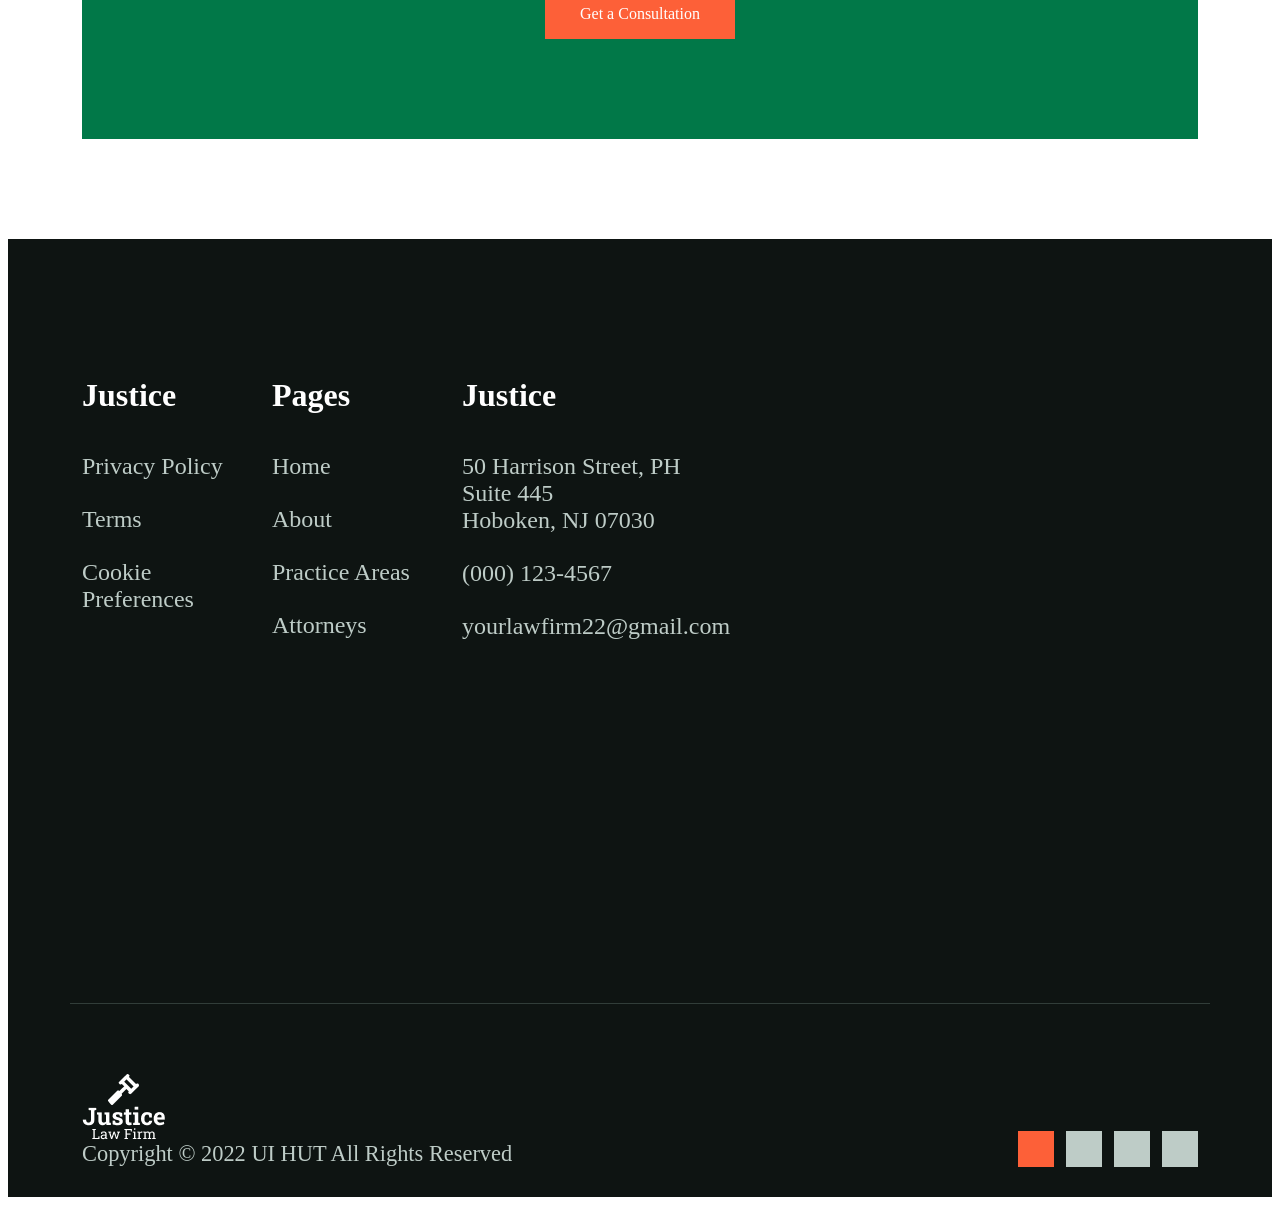
==== commit 2289b328: "fourth commit" ====
--- a/index.html
+++ b/index.html
@@ -70,7 +70,7 @@
     <div class="hero">
         <div class="container">
             <div class="row">
-                <div class=" col-6 col-md-12">
+                <div class="col-6 col-md-12">
                     <div class="content">
                         <h4 class="content-subtitle subtitle">#1 Law Firm in New York</h4>
                         <h1 class="content-title title">Where People Meets Personalized Support.</h1>
@@ -81,7 +81,7 @@
                     </div>
                 </div>
                 <!--  -->
-                <div class="col-5 offset-1 col-lg-6 ">
+                <div class="col-5 offset-1 col-md-12 offset-md-0 ">
                     <div class="shape">
                         <!-- shape decor -->
                         <img src="./F8-HOMEWORK-DAY11/img/img-decord-1.png" alt="Shape decor">
@@ -112,7 +112,7 @@
             <div class="col-5 offset-1 col-lg-12">
                 <div class="second__content">
                     <h3 class="second__subtitle subtitle">#About Us</h3>
-                    <h2 class="second__title title">Get the Guidance, Support, and Counsel</h2>
+                    <h2 class="second__title group-title title">Get the Guidance, Support, and Counsel</h2>
                     <p class="desc second__desc">Every year hundreds of clients choose our firm
                         because of our dedication to advocating for our clients before, during and after
                         losing.</p>
@@ -146,7 +146,7 @@
             <div class="col-6  offset-3 col-lg-12 offset-lg-1">
                 <div class="service__content">
                     <span class="subtitle text-color subtitle__service">#Services</span>
-                    <h2 class="title service_title">Our Practice Areas</h2>
+                    <h2 class="title group-title service_title">Our Practice Areas</h2>
                     <p class="desc text-color desc_service">
                         Our Law Office provides a professional experience for all our clients,
                         helping them navigate their legal rights.
@@ -208,7 +208,7 @@
                 <div class="features__content">
                     <span class="subtitle text-color features__subtitle">#Features</span>
 
-                    <h2 class="title features__title">
+                    <h2 class="title  group-title features__title">
                         A Heritage of Legal Talent in the US
                     </h2>
 
@@ -233,7 +233,7 @@
             <div class="col-6 col-md-12 offset-md-0">
                 <span class="subtitle text-color features__subtitle">#Features</span>
 
-                <h2 class="title features__title">
+                <h2 class="title group-title features__title">
                     Exceptional Scope and Diverse Practices
                 </h2>
 
@@ -257,7 +257,7 @@
                 <div class="team__content">
                     <span class="subtitle subtitle__team">#Teams</span>
 
-                    <h2 class="title team__title">
+                    <h2 class="title group-title team__title">
                         Meet With Lawyers
                     </h2>
 
@@ -339,7 +339,7 @@
             <div class="col-6 offset-3">
                 <div class="award__content">
                     <span class="subtitle award__subtitle">#Awards</span>
-                    <h2 class="title award__title">Our Honors & Awards</h2>
+                    <h2 class="title group-title award__title">Our Honors & Awards</h2>
                 </div>
             </div>
         </div>
@@ -373,7 +373,7 @@
             <div class="col-5 col-lg-8">
                 <div class="test__content">
                     <span class="subtitle test__subtitle">#Testimonial</span>
-                    <h2 class="title test__title">What Our Clients Say About Us</h2>
+                    <h2 class="title group-title test__title">What Our Clients Say About Us</h2>
                 </div>
             </div>
             <div class="col-2 offset-5 col-lg-4 offset-lg-0">
@@ -460,7 +460,7 @@
             <div class="col-6 offset-3">
                 <div class="faq__content">
                     <span class="subtitle faq__subtitle">#FAQ</span>
-                    <h2 class="title faq__title">Frequently Asked Questions</h2>
+                    <h2 class="title group-title faq__title">Frequently Asked Questions</h2>
                     <div class="faq__question">
                         <span class="faq__tab faq__tab-orange">General Question</span>
                         <span class="faq__tab">Other Question</span>
@@ -543,7 +543,7 @@
                     <span class="subtitle blog__subtitle">
                         #Blog
                     </span>
-                    <h2 class="title blog__title">
+                    <h2 class="title group-title blog__title">
                         Latest Story & News
                     </h2>
                     <p class="desc blog__desc">
@@ -631,7 +631,7 @@
                         #CTA
                     </span>
 
-                    <h2 class="title cta__title">
+                    <h2 class="title group-title cta__title">
                         Dealing With a Issue?
                     </h2>
 
--- a/F8-HOMEWORK-DAY11/css/grid.css
+++ b/F8-HOMEWORK-DAY11/css/grid.css
@@ -1,4 +1,4 @@
-
+/* BASE CSS */
 *{
     box-sizing: border-box;
 } 
@@ -6,19 +6,36 @@
     display: block;
 } 
 a{
-    cursor: pointer;
-}
-ol,ul{
-    list-style: none;
+    text-decoration:none;
+    cursor:pointer;
+}
+ol,
+ul{
+    list-style:none;
+    padding:0;
+    margin:0;
 }
 p {
-    display: block;
-    margin-block-start: 1em;
-    margin-block-end: 1em;
-    margin-inline-start: 0px;
-    margin-inline-end: 0px;
-    unicode-bidi: isolate;
-}
+    margin: 0;
+}
+img{
+    display:block;
+    max-width:100%;
+}
+
+article,
+aside,
+details,
+figcaption,
+figure,
+footer,
+header,
+menu,
+nav,
+section{
+    display:block;
+}
+/* CSS VARIABLES */
 :root{
     --heading-font: "Roboto Slab", serif;
     --font-manrope: Manrope;
@@ -30,15 +47,13 @@
     --accent: #fed464;
     --gray: #586863;
     --subtitle: #BECCC7;
-
-}
-/* xxl */
+}
+/* HEADER CSS */
 .container-page1{
     background-color:var(--primary) ;
 }
 /* nav bar */
-.header__nav--list
-{
+.header__nav--list{
     display: flex;
 }
 .header__nav--item>a,
@@ -63,17 +78,750 @@
 .header__nav--link:hover i{
     transform: rotate(180deg);
 }
-
-   
-/* header contact */
 .header__contact{
     margin-top: 20px;
 }
 .phone__contact--link span{
     font-weight: 700;
-
-}
-
+}
+/*  HERO CSS */
+.hero{
+    padding: 150px 0;
+}
+.subtitle{
+    font-size: 18px;
+    line-height: 30px;
+    font-style: normal;
+    font-family: "Roboto Slab";
+    font-weight: 400;
+}
+.content-subtitle{
+    color: var(--black);
+}
+.title{
+    font-style: normal;
+    font-family: "Roboto Slab";
+    margin-top: 10px;
+}
+.content-title {
+    font-weight: 800;
+    font-size: 60px;
+    line-height: 70px;
+}
+
+.desc{
+    font-size: 18px;
+    margin-top: 10px;
+    font-weight: 400;
+    line-height: 30px;
+}
+.content-desc{
+    color: var(--black);
+}
+.btn{
+    position: relative;
+    display: inline-flex;
+    justify-content: center;
+    align-items: center;
+    text-decoration: none;
+    line-height: 30px;
+    color: var(--white);
+    background: var(--secondary);
+    transition: background ease .3s,color ease .3s;
+}
+.btn:hover{
+    background: var(--white);
+    color: var(--secondary);
+}
+.content-button{
+    padding: 15px 35px;
+    font-family: manrope;
+    gap: 10px;
+    margin-top: 20px;
+
+}
+
+/* Shape img */
+.shape__img--green{
+    height: 476px;
+    width: 470px;
+    background: var(--tertiary);
+    position: relative;
+    /* z-index: var(); */
+}
+.shape__img img{
+    height: auto;
+    width: 100%;
+    max-width: 330px;
+    object-fit: cover;
+    display: block;
+    position: absolute;
+    left: 70px;
+    top: 0;
+}
+.shape__yellow{
+    height: 422px;
+    width: 170px;
+    position: absolute;
+    background: var(--accent);
+    top:54px
+}
+.shape{
+    display: flex;
+    position: relative;
+    justify-content: flex-end;
+}
+.shape>img{
+    position: absolute;
+    top: 100px;
+    right: -98px;
+    z-index: 20;
+}
+/* shape play */
+.shape__play{
+    position: absolute;
+    top: -60px;
+    left: -20px;
+    width: 120px;
+    height: 120px;
+    z-index: 3;
+}
+.shape__play::before{
+    content: "▶";
+    position: absolute;
+    width: 80px;
+    height: 80px;
+    border-radius: 50%;
+    background-color: var(--black);
+    top: 50%;
+    left: 50%;
+    transform: translate(-50%, -50%);
+    display: flex;
+    align-items: center;
+    justify-content: center;
+    color: var(--white);
+    font-weight: 900;
+    font-size: 20px;
+    z-index: 2;
+}
+.shape__play::after{
+    content: "";
+    position: absolute;
+    z-index: 1;
+    height: 150px;
+    width: 150px;
+    left: -18px;
+    bottom: -15px;
+    animation:  spin 8s linear infinite;
+    background: url(../img/img-text-circle.png) center / cover no-repeat;
+}
+/* end shape */
+/* ABOUT CSS */
+.container__page2{
+    background:var(--black);
+    padding: 100px 0;
+}
+
+.second__image img{
+    object-fit: cover;
+    height: 570px;
+    width: 570px;
+}
+.second__content{
+    color: var(--white);
+}
+.second__subtitle{
+    color: var(--secondary);
+} 
+/* group h2 */
+.group-title{
+    font-family: var(--heading-font);
+    font-size: 42px;
+    font-weight: 700;
+    line-height: 52px;
+    margin-bottom: 10px;
+}
+.second__desc{
+    color: var(--gray);
+}
+.feedback{
+    display: flex;
+    gap: 55px;
+    margin-bottom: 38px;
+}
+.feedback__item{
+    display: flex;
+    flex-direction: column;
+    gap: 4px;
+}
+.bold-number{
+    display: block;
+    font-family: var(--heading-font);
+    font-weight: 700;
+    font-size: 1.5rem;
+    font-style: normal;
+    line-height: 34px;
+}
+.desc-grey{
+    color: var(--gray);
+}
+/* services CSS */
+.services{
+    padding: 40px 0;
+}
+.text-color
+{
+    color: #BECCC7;
+}
+/* card items */
+.service-card,
+.team-card{
+    position: relative;
+    overflow: hidden
+}
+.card__img{
+    display: block;
+    width: 100%;
+    object-fit: cover;
+    object-position: top;
+    aspect-ratio: 1 / 1;
+    transition: scale .5s ease-in-out;
+}
+.service-card:hover .card__img{
+    scale: 1.1;
+}
+
+.card_btn{
+    color: var(--black) ;
+    font-size: 22px;
+    height: 72px;
+    width: 100%;
+    max-width: 330px;
+    position: absolute;
+    bottom:20px ;
+    left: 50%;
+    transform: translateX(-50%);
+    background: var(--white);
+    transition: color .3s ease-in-out;
+}
+.card_btn:hover{
+    color: var(--secondary);
+}
+.service__btn,
+.team__btn{
+    display: block;
+    width: max-content;
+    padding: 15px 35px;
+    margin: 40px auto;
+    background: var(--secondary);
+    color: var(--white);
+}
+
+/* end services page */
+/* FEATURES CSS */
+.features,
+.feature_page2{
+    margin-bottom: 100px;
+}
+.features__image img{
+    width: 100%;
+    aspect-ratio: 1/1;
+    object-fit: cover;
+}
+
+/* content features */
+.features__list{
+    margin-top: 10px;
+    padding-left: 0;
+}
+.features__item{
+    display: block;
+    position: relative;
+    padding-left: 1.2rem; 
+    line-height: 20px;
+}
+.features__item::before{
+    content: "";
+    width: 0.4rem;
+    height: 0.4rem;
+    border-radius: 50%;
+    background: var(--black);
+    position: absolute;
+    left: 0;
+    top: 50%;
+    transform: translateY(-50%);
+
+}
+/* features 2 */
+
+.feature__image2 img{
+    width: 100%;
+    aspect-ratio: 1/1;
+    object-fit: cover;
+}
+.feature_btn{
+    padding: 5px 30px;
+}
+.features__title{
+    margin-bottom: 10px;
+}
+/* TEAM CSS */
+.Team{
+    background: var(--black);
+    padding: 100px 0;
+
+}
+.team__content{
+    display: block;
+    text-align: center;
+    margin-top: 100px;
+}
+.subtitle__team{
+    color: var(--secondary);
+}
+.team__title{
+    color: var(--white);
+}
+.team__desc{
+    color: #BECCC7;
+}
+.card__image{
+    width: 100%;
+    object-fit: cover;
+    aspect-ratio: 1/1;
+    object-position: top;
+    transition: scale .3s ease-in-out;
+}
+.card__image:hover{
+    scale: 1.1;
+}
+.card__role,
+.card__name{
+    display: block;
+    text-align: center;
+    font-style: normal;
+}
+.card__name{
+    color: var(--white);
+    font-weight: 700;
+    font-size: 22px;
+    padding-top: 5px;
+    line-height: 32px;
+
+}
+.card__role{
+    color: #BECCC7;
+    line-height: 27px;
+    font-size: 16px;
+    font-weight: 400;
+    padding-top: 5px;
+    margin-bottom: 20px;
+}
+
+/* AWARDS CSS*/
+.awards{
+    background: var(--primary);
+    padding: 40px 0;
+}
+.award__content{
+    display: block;
+    text-align: center;
+}
+.award__subtitle{
+    color:var(--subtitle) ;
+}
+.award__card{
+    background: var(--white);
+    display: flex;
+    justify-content: center;
+    align-items: center;
+    aspect-ratio: 1/1;
+    position: relative;
+    padding: 85px 35px;
+}
+.award__card--img{
+    display: block;
+    width: 100%;
+    height: 100%;
+    object-fit: contain;
+  
+}
+/* testimoniaL CSS */
+.Testimonial{
+    background: var(--white);
+    padding: 40px 0;
+}
+.test__subtitle{
+    color: var(--subtitle);
+}
+
+.test__slider--controls{
+    display: flex;
+    justify-content: flex-end;
+    gap: 10px;
+}
+.slider__button{
+    width: 60px;
+    height: 50px;
+    color: var(--white);
+    border: none;
+    font-size: 30px;
+}
+.slider__button--prev{
+    background: var(--black);
+}
+.slider__button--next{
+    background: var(--secondary);
+}
+
+/* row 2 */
+.test__card{
+    border:1px solid #E6EFEC;
+    padding: 20px;
+}
+.test__img{
+    width: 64px;
+    height: 64px;
+    object-fit: cover;
+    border-radius: 50%;
+    object-position: top;
+}
+.test__desc{
+    padding-top: 20px;
+}
+.test__name{
+    color: var(--black);
+    font-weight: 700;
+    font-size: 20px;
+    line-height: 30px;
+}
+.test__role{
+    font-size: 14px;
+    font-weight: 400;
+    line-height: 24px;
+    color: var(--gray);
+}
+.test__info{
+    display: flex;
+    flex-direction: column;
+    position: relative;
+    gap: 15px;
+}
+.test__info::before{
+    font-family:"Font Awesome 7 Free";
+    content:"\f10d" ;
+    display: block;
+    color: var(--accent);
+    width: 27px;
+    height: 24px;
+    font-size: 40px;
+    font-weight: 900;
+    padding: 20px 0;
+}
+.test__dots{
+    display: flex;
+    gap: 10px;
+    width: max-content;
+    margin-left: auto;
+    margin-right: auto;
+}
+.dot{
+    display: block;
+    height: .3rem;
+    width: .3rem;
+    border-radius: 50%;
+    background-color: var(--black);
+    cursor: pointer;
+   
+}
+.dot-orange{
+    background-color: var(--secondary);
+}
+/* FAQ CSS */
+.faq{
+
+}
+.faq__content{
+    display: inline-block;
+    text-align: center;
+}
+.faq__subtitle{
+    color: var(--subtitle);
+    margin: auto;
+}
+.faq__question{
+    display: flex;
+    justify-content: center;
+    gap: 10px;
+}
+.faq__tab{
+    display: block;
+    font-size: 18px;
+    font-weight: 400;
+    line-height: 30px;
+    font-style: normal;
+}
+.faq__tab-orange{
+    color: var(--secondary);
+}
+/* accordion chapter */
+
+.faq__accordion{
+    margin-top: 30px;
+}
+.accordion-item{
+    position: relative;
+    border-bottom: 1px solid #dbe1e3;
+}
+.item--header{
+    display: flex;
+    position: relative;
+    justify-content: space-between;
+    align-items: center;
+    padding: 10px 30px;
+    cursor: pointer;
+}
+.accordion-item-title{
+    font-weight: 700;
+    font-size: 22px;
+    line-height: 32px;
+    color: var(--black);
+}
+.accordion-item-icon{
+    width: 28px;
+    height: 28px;
+    background: var(--black);
+    color: var(--white);
+    display: flex;
+    justify-content: center;
+    align-items: center;
+    transition: background .3s ease-in-out;
+}
+.accordion-item-icon>i{
+    transition: transform .3s ease;
+}
+
+.accordion-item-content{
+    max-height: 0;
+    opacity: 0;
+    overflow: hidden;
+    transition:
+        max-height .3s ease, 
+        opacity .3s ease, 
+}
+.accordion-item:has(.item--input:checked) .accordion-item-content{
+    max-height: 500px;
+    opacity: 1;
+}
+
+.accordion-item:has(.item--input:checked) .accordion-item-icon{
+    background: var(--secondary);
+}
+.accordion-item:has(.item--input:checked) .accordion-item-icon>i{
+    transform: rotate(180deg);
+}
+.item--input:checked~ .accordion-item-content .accordion-item-inner{
+    padding: 0 30px 30px 30px;
+}
+.accordion-item-inner{
+    transition: padding .35s ease;
+}
+.accordion-item-desc{
+    color: var(--gray);
+    font-size: 18px;
+    line-height: 30px;
+    font-weight: 400;
+}
+
+/* BLOG CSS */
+.blog{
+    margin-top: 100px;
+}
+
+
+.blog__subtitle,
+.blog__desc{
+    color: var(--subtitle);
+}
+.blog__title{
+    font-size: 60px;
+    font-weight: 700;
+    margin-bottom: 10px;
+}
+.blog__btn{
+    display: flex;
+    justify-content: center;
+    padding: 10px 20px;
+    margin-top: 100px;
+}
+/* blog-card */
+.blog__card{
+    display: flex;
+    flex-direction: column;
+    height: 100%;
+}
+.blog__card-media-link{
+    display: block;
+    overflow: hidden;
+    margin-bottom: 20px;
+
+}
+.blog__card a{
+    display: inline-block;
+    text-decoration: none;
+    color: var(--black);
+}
+.blog__card-img{
+    display: block;
+    width: 100%;
+    object-fit: cover;
+    aspect-ratio: 1/1;
+    object-position: top;
+    transition: scale .3s ease-in-out;
+}
+.blog__card:hover .blog__card-img{
+    scale: 1.1;
+}
+.blog__card-media{
+    display: flex;
+    margin-top: 10px; 
+    margin-bottom: 10px;
+}
+.blog__card-avatar{
+    width: 64px;
+    height: 64px;
+    border-radius: 50%;
+    object-fit: cover;
+    object-position: top;
+
+}
+.blog__card-info{
+    display: flex;
+    flex-direction: column;
+    padding: 0 20px;
+}
+.blog__card-author{
+    font-size: 17px;
+    font-weight: 700;
+    line-height: 30px;
+}
+.blog__card-role{
+    font-size: 25px;
+    line-height: 2.8rem;
+}
+.blog__card-title{
+    font-weight: 700;
+    line-height: 32px;
+    font-size: 22px;
+}
+.blog__card-link{
+    line-height: 32px;
+    font-weight: 600;
+    align-self: flex-start;
+    transition: color .3s ease-in-out;
+}
+.blog__card:hover .blog__card-link{
+    color: var(--secondary);
+}
+
+/* CTA CSS */
+.cta{
+    margin-bottom: 100px;
+}
+.cta__content{
+    background: var(--tertiary);
+    display: flex;
+    flex-direction: column;
+    justify-content: center;
+    align-items: center;
+    color: var(--white);
+    padding: 100px 0;
+}
+.cta__desc{
+    margin-bottom: 60px;
+    font-weight: 400;
+}
+.cta__btn{
+    padding: 10px 35px;
+}
+/* FOOTER CSS */
+.footer{
+    background: var(--black);
+}
+.footer-top{
+    padding-top: 100px;
+    padding-bottom: 55px;
+    border-bottom: 1px solid #313d39;
+}
+
+.footer__heading{
+    color: var(--white);
+    font-weight: 700;
+    font-size: 2rem;
+    line-height: 1.8rem;
+}
+.footer__list{
+    display: flex;
+    flex-direction: column;
+    gap: 26px;
+    padding-left: 0;
+    margin: 0;
+}
+.footer__list-link{
+    display: inline-block;
+    text-decoration: none;
+    color: #beccc7;
+    font-size: 1.5rem;
+}
+.footer__map{
+    width: 100%;
+    height: 268px;
+    overflow: hidden;
+    margin-top: 40px;
+
+}
+/* footer bottom */
+.footer-bottom{
+    display: flex;
+    justify-content: space-between;
+    align-items: flex-end;
+    padding: 30px 0;
+}
+
+.footer__bottom-copyright{
+    color: #beccc7;
+    font-size: 1.4rem;
+    margin-bottom: 0;
+}
+.social-links{
+    display: flex;
+    justify-content: flex-end;
+    gap: 12px;
+}
+.social-links-item:first-child{
+    background: var(--secondary);
+    color: var(--white);
+}
+
+.social-links-item{
+    display: flex;
+    justify-content: center;
+    align-items: center;
+    width: 36px;
+    height: 36px;
+    background: #beccc7;
+    color: var(--black);
+    transition:
+    background-color .3s ease,
+    color .3s ease;
+}
+.social-links-item:hover{
+    background-color: var(--secondary);
+    color: white;
+}
+/* ---------
+------------ */
+/* GRID CSS */
 .container{
     max-width: 1320px;
     width: 100%;
@@ -96,760 +844,6 @@
     margin-right: calc(var(--spacer-x) / 2 * -1);
     /* margin-top: calc(var(--spacer-y) * -1); */
 }
-/*  first page main  */
-.hero{
-    padding: 150px 0;
-}
-/* first content left side */
-.subtitle{
-    font-size: 18px;
-    line-height: 30px;
-    font-style: normal;
-    font-family: "Roboto Slab";
-    font-weight: 400;
-}
-.content-subtitle{
-    color: var(--black);
-}
-.title{
-    font-style: normal;
-    font-family: "Roboto Slab";
-    margin-top: 10px;
-}
-.content-title {
-    font-weight: 800;
-    font-size: 60px;
-    line-height: 70px;
-}
-
-.desc{
-    font-size: 18px;
-    margin-top: 10px;
-    font-weight: 400;
-    line-height: 30px;
-}
-.content-desc{
-    color: var(--black);
-}
-.btn{
-    position: relative;
-    display: inline-flex;
-    justify-content: center;
-    align-items: center;
-    text-decoration: none;
-    line-height: 30px;
-    color: var(--white);
-    background: var(--secondary);
-    transition: background ease .3s,color ease .3s;
-}
-.btn:hover{
-    background: var(--white);
-    color: var(--secondary);
-}
-.content-button{
-    padding: 15px 35px;
-    font-family: manrope;
-    gap: 10px;
-    margin-top: 20px;
-
-}
-
-/* Shape img */
-.shape__img--green{
-    height: 476px;
-    width: 470px;
-    background: var(--tertiary);
-    position: relative;
-    /* z-index: var(); */
-}
-.shape__img img{
-    height: 476px;
-    width: 330px;
-    object-fit: cover;
-    display: block;
-    position: absolute;
-    left: 70px;
-    top: 0;
-}
-.shape__yellow{
-    height: 422px;
-    width: 170px;
-    position: absolute;
-    background: var(--accent);
-    top:54px
-}
-.shape{
-    display: flex;
-    position: relative;
-    justify-content: flex-end;
-}
-.shape>img{
-    position: absolute;
-    top: 100px;
-    right: -98px;
-    z-index: 20;
-}
-/* shape play */
-.shape__play{
-    position: absolute;
-    top: -60px;
-    left: -20px;
-    width: 120px;
-    height: 120px;
-    z-index: 3;
-}
-.shape__play::before{
-    content: "▶";
-    position: absolute;
-    width: 80px;
-    height: 80px;
-    border-radius: 50%;
-    background-color: var(--black);
-    top: 50%;
-    left: 50%;
-    transform: translate(-50%, -50%);
-    display: flex;
-    align-items: center;
-    justify-content: center;
-    color: var(--white);
-    font-weight: 900;
-    font-size: 20px;
-    z-index: 2;
-}
-.shape__play::after{
-    content: "";
-    position: absolute;
-    z-index: 1;
-    height: 150px;
-    width: 150px;
-    left: -18px;
-    bottom: -15px;
-    animation:  spin 8s linear infinite;
-    background: url(../img/img-text-circle.png) center / cover no-repeat;
-}
-/* end shape */
-/* container page 2 */
-.container__page2{
-    background:var(--black);
-    padding: 100px 0;
-}
-
-.second__image img{
-    object-fit: cover;
-    height: 570px;
-    width: 570px;
-}
-.second__content{
-    color: var(--white);
-}
-.second__subtitle{
-    color: var(--secondary);
-} 
-/* group h2 */
-.second__title,
-.service_title,
-.features__title,
-.team__title,
-.award__title{
-    font-size: 42px;
-    font-weight: 700;
-    line-height: 52px;
-    margin-bottom: 10px;
-}
-.second__desc{
-    color: var(--gray);
-}
-.feedback{
-    display: flex;
-    gap: 55px;
-    margin-bottom: 38px;
-}
-.feedback__item{
-    display: flex;
-    flex-direction: column;
-    gap: 4px;
-}
-.bold-number{
-    display: block;
-    font-family: var(--heading-font);
-    font-weight: 700;
-    font-size: 1.5rem;
-    font-style: normal;
-    line-height: 34px;
-}
-.desc-grey{
-    color: var(--gray);
-}
-/* services page */
-.services{
-    padding: 40px 0;
-}
-.text-color
-{
-    color: #BECCC7;
-}
-/* card items */
-.service-card,
-.team-card{
-    position: relative;
-    overflow: hidden
-}
-.card__img{
-    display: block;
-    width: 100%;
-    object-fit: cover;
-    object-position: top;
-    aspect-ratio: 1 / 1;
-    transition: scale .5s ease-in-out;
-}
-.card__img:hover{
-    scale: 1.1;
-}
-
-.card_btn{
-    color: var(--black) ;
-    font-size: 22px;
-    height: 72px;
-    width: 330px;
-    position: absolute;
-    bottom:20px ;
-    left: 50%;
-    transform: translateX(-50%);
-    background: var(--white);
-    transition: color .3s ease-in-out;
-}
-.card_btn:hover{
-    color: var(--secondary);
-}
-.service__btn,
-.team__btn{
-    display: block;
-    width: max-content;
-    padding: 15px 35px;
-    margin: 40px auto;
-    background: var(--secondary);
-    color: var(--white);
-}
-
-/* end services page */
-/* start features page */
-.features,
-.feature_page2{
-    margin-bottom: 100px;
-}
-.features__image img{
-    width: 100%;
-    aspect-ratio: 1/1;
-    object-fit: cover;
-}
-
-/* content features */
-.features__list{
-    margin-top: 10px;
-    padding-left: 0;
-}
-.features__item{
-    display: block;
-    position: relative;
-    padding-left: 1.2rem;
-    line-height: 15px;
-    line-height: 20px;
-}
-.features__item::before{
-    content: "";
-    width: 0.4rem;
-    height: 0.4rem;
-    border-radius: 50%;
-    background: var(--black);
-    position: absolute;
-    left: 0;
-    top: 50%;
-    transform: translateY(-50%);
-
-}
-/* features 2 */
-
-.feature__image2 img{
-    width: 100%;
-    aspect-ratio: 1/1;
-    object-fit: cover;
-}
-.feature_btn{
-    padding: 5px 30px;
-}
-.features__title{
-    margin-bottom: 10px;
-}
-/* Team */
-.Team{
-    background: var(--black);
-    padding: 100px 0;
-
-}
-.team__content{
-    display: block;
-    text-align: center;
-    margin-top: 100px;
-}
-.subtitle__team{
-    color: var(--secondary);
-}
-.team__title{
-    color: var(--white);
-}
-.team__desc{
-    color: #BECCC7;
-}
-.card__image{
-    width: 100%;
-    object-fit: cover;
-    aspect-ratio: 1/1;
-    object-position: top;
-    transition: scale .3s ease-in-out;
-}
-.card__image:hover{
-    scale: 1.1;
-}
-.card__role,
-.card__name{
-    display: block;
-    text-align: center;
-    font-style: normal;
-}
-.card__name{
-    color: var(--white);
-    font-weight: 700;
-    font-size: 22px;
-    padding-top: 5px;
-    line-height: 32px;
-
-}
-.card__role{
-    color: #BECCC7;
-    line-height: 27px;
-    font-size: 16px;
-    font-weight: 400;
-    padding-top: 5px;
-    margin-bottom: 20px;
-}
-
-/* start awards*/
-.awards{
-    background: var(--primary);
-    padding: 40px 0;
-}
-.award__content{
-    display: block;
-    text-align: center;
-}
-.award__subtitle{
-    color:var(--subtitle) ;
-}
-.award__card{
-    background: var(--white);
-    display: flex;
-    justify-content: center;
-    align-items: center;
-    aspect-ratio: 1/1;
-    position: relative;
-    padding: 85px 35px;
-}
-.award__card--img{
-    display: block;
-    width: 100%;
-    height: 100%;
-    object-fit: contain;
-  
-}
-/* start Testimonial page */
-.Testimonial{
-    background: var(--white);
-    padding: 40px 0;
-}
-.test__subtitle{
-    color: var(--subtitle);
-}
-
-.test__slider--controls{
-    display: flex;
-    justify-content: flex-end;
-    gap: 10px;
-}
-.slider__button{
-    width: 60px;
-    height: 50px;
-    color: var(--white);
-    border: none;
-    font-size: 30px;
-}
-.slider__button--prev{
-    background: var(--black);
-}
-.slider__button--next{
-    background: var(--secondary);
-}
-
-/* row 2 */
-.test__card{
-    border:1px solid #E6EFEC;
-    padding: 20px;
-}
-.test__img{
-    width: 64px;
-    height: 64px;
-    object-fit: cover;
-    border-radius: 50%;
-    object-position: top;
-}
-.test__desc{
-    padding-top: 20px;
-}
-.test__name{
-    color: var(--black);
-    font-weight: 700;
-    font-size: 20px;
-    line-height: 30px;
-}
-.test__role{
-    font-size: 14px;
-    font-weight: 400;
-    line-height: 24px;
-    color: var(--gray);
-}
-.test__info{
-    display: flex;
-    flex-direction: column;
-    position: relative;
-    gap: 15px;
-}
-.test__info::before{
-    font-family:"Font Awesome 7 Free";
-    content:"\f10d" ;
-    display: block;
-    color: var(--accent);
-    width: 27px;
-    height: 24px;
-    font-size: 40px;
-    font-weight: 900;
-    padding: 20px 0;
-}
-.test__dots{
-    display: flex;
-    gap: 10px;
-    width: max-content;
-    margin-left: auto;
-    margin-right: auto;
-}
-.dot{
-    display: block;
-    height: .3rem;
-    width: .3rem;
-    border-radius: 50%;
-    background-color: var(--black);
-    cursor: pointer;
-   
-}
-.dot-orange{
-    background-color: var(--secondary);
-}
-/* FAQ page */
-.faq{
-
-}
-.faq__content{
-    display: inline-block;
-    text-align: center;
-}
-.faq__title{
-    font-size: 42px;
-    font-weight: 700;
-    line-height: 52px;
-    margin-bottom: 10px;
-}
-.faq__subtitle{
-    color: var(--subtitle);
-    margin: auto;
-}
-.faq__question{
-    display: flex;
-    justify-content: center;
-    gap: 10px;
-}
-.faq__tab{
-    display: block;
-    font-size: 18px;
-    font-weight: 400;
-    line-height: 30px;
-    font-style: normal;
-}
-.faq__tab-orange{
-    color: var(--secondary);
-}
-/* accordion chapter */
-
-.faq__accordion{
-    margin-top: 30px;
-}
-.accordion-item{
-    position: relative;
-    border-bottom: 1px solid #dbe1e3;
-}
-.item--header{
-    display: flex;
-    position: relative;
-    justify-content: space-between;
-    align-items: center;
-    padding: 10px 30px;
-    cursor: pointer;
-}
-.accordion-item-title{
-    font-weight: 700;
-    font-size: 22px;
-    line-height: 32px;
-    color: var(--black);
-}
-.accordion-item-icon{
-    width: 28px;
-    height: 28px;
-    background: var(--black);
-    color: var(--white);
-    display: flex;
-    justify-content: center;
-    align-items: center;
-    transition: background .3s ease-in-out;
-}
-.accordion-item-icon>i{
-    transition: transform .3s ease;
-}
-
-.accordion-item-content{
-    max-height: 0;
-    opacity: 0;
-    overflow: hidden;
-    transition:
-        max-height .3s ease, 
-        opacity .3s ease, 
-}
-.accordion-item:has(.item--input:checked) .accordion-item-content{
-    max-height: 500px;
-    opacity: 1;
-}
-
-.accordion-item:has(.item--input:checked) .accordion-item-icon{
-    background: var(--secondary);
-}
-.accordion-item:has(.item--input:checked) .accordion-item-icon>i{
-    transform: rotate(180deg);
-}
-.item--input:checked~ .accordion-item-content .accordion-item-inner{
-    padding: 0 30px 30px 30px;
-}
-.accordion-item-inner{
-    transition: padding .35s ease;
-}
-.accordion-item-desc{
-    color: var(--gray);
-    font-size: 18px;
-    line-height: 30px;
-    font-weight: 400;
-}
-
-/* start blog page */
-.blog{
-    margin-top: 100px;
-}
-
-
-.blog__subtitle,
-.blog__desc{
-    color: var(--subtitle);
-}
-.blog__title{
-    font-size: 60px;
-    font-weight: 700;
-    margin-bottom: 10px;
-}
-.blog__btn{
-    display: flex;
-    justify-content: center;
-    padding: 10px 20px;
-    margin-top: 100px;
-}
-/* blog-card */
-.blog__card{
-    display: flex;
-    flex-direction: column;
-    height: 100%;
-}
-.blog__card-media-link{
-    display: block;
-    overflow: hidden;
-    margin-bottom: 20px;
-
-}
-.blog__card a{
-    display: inline-block;
-    text-decoration: none;
-    color: var(--black);
-}
-.blog__card-img{
-    display: block;
-    width: 100%;
-    object-fit: cover;
-    aspect-ratio: 1/1;
-    object-position: top;
-    transition: scale .3s ease-in-out;
-}
-.blog__card:hover .blog__card-img{
-    scale: 1.1;
-}
-.blog__card-media{
-    display: flex;
-    margin-top: 10px; 
-    margin-bottom: 10px;
-}
-.blog__card-avatar{
-    width: 64px;
-    height: 64px;
-    border-radius: 50%;
-    object-fit: cover;
-    object-position: top;
-
-}
-.blog__card-info{
-    display: flex;
-    flex-direction: column;
-    padding: 0 20px;
-}
-.blog__card-author{
-    font-size: 17px;
-    font-weight: 700;
-    line-height: 30px;
-}
-.blog__card-role{
-    font-size: 25px;
-    line-height: 2.8rem;
-}
-.blog__card-title{
-    font-weight: 700;
-    line-height: 32px;
-    font-size: 22px;
-}
-.blog__card-link{
-    line-height: 32px;
-    font-weight: 600;
-    align-self: flex-start;
-    transition: color .3s ease-in-out;
-}
-.blog__card:hover .blog__card-link{
-    color: var(--secondary);
-}
-
-/* cta page */
-.cta{
-    margin-bottom: 100px;
-}
-.cta__content{
-    background: var(--tertiary);
-    display: flex;
-    flex-direction: column;
-    justify-content: center;
-    align-items: center;
-    color: var(--white);
-    padding: 100px 0;
-}
-.cta__title{
-    font-size: 42px;
-    font-weight: 700;
-    line-height: 52px;
-    margin-bottom: 10px;
-}
-.cta__desc{
-    margin-bottom: 60px;
-    font-weight: 400;
-}
-.cta__btn{
-    padding: 10px 35px;
-}
-/* footer */
-.footer{
-    background: var(--black);
-}
-.footer-top{
-    padding-top: 100px;
-    padding-bottom: 55px;
-    border-bottom: 1px solid #313d39;
-}
-
-.footer__heading{
-    color: var(--white);
-    font-weight: 700;
-    font-size: 2rem;
-    line-height: 1.8rem;
-}
-.footer__list{
-    display: flex;
-    flex-direction: column;
-    gap: 26px;
-    padding-left: 0;
-    margin: 0;
-}
-.footer__list-link{
-    display: inline-block;
-    text-decoration: none;
-    color: #beccc7;
-    font-size: 1.5rem;
-    line-height: ;
-}
-.footer__map{
-    width: 100%;
-    height: 268px;
-    overflow: hidden;
-    margin-top: 40px;
-
-}
-/* footer bottom */
-.footer-bottom{
-    display: flex;
-    justify-content: space-between;
-    align-items: flex-end;
-    padding: 30px 0;
-}
-
-.footer__bottom-copyright{
-    color: #beccc7;
-    font-size: 1.4rem;
-    margin-bottom: 0;
-}
-.social-links{
-    display: flex;
-    justify-content: flex-end;
-    gap: 12px;
-}
-.social-links-item:first-child{
-    background: var(--secondary);
-    color: var(--white);
-}
-
-.social-links-item{
-    display: flex;
-    justify-content: center;
-    align-items: center;
-    width: 36px;
-    height: 36px;
-    background: #beccc7;
-    color: var(--black);
-    transition:
-    background-color .3s ease,
-    color .3s ease;
-}
-.social-links-item:hover{
-    background-color: var(--secondary);
-    color: white;
-}
-/* ---------
------------- */
-
 .col{
     flex: 1 0;
 }
@@ -1019,6 +1013,7 @@
     text-align: center;
     font-size: 1.5rem;
 }
+/*--------- responsive css------------ */
 /* xl */
 @media (max-width: 1399.98px){
     .container{
@@ -1099,7 +1094,7 @@
     .gx-xl-4{
         --spacer-x: calc(var(--spacer)* 1.5) ;
     }
-    .g-xl-5
+    .g-xl-5,
     .gx-xl-5{
         --spacer-x: calc(var(--spacer)* 3) ;
     }
@@ -1168,7 +1163,6 @@
     .header__nav--list{
         display: none
     }
-
     .container{
     max-width: 960px;}
     .col-lg-1{
@@ -1207,7 +1201,6 @@
     .col-lg-12{
         --column-number: 12;
     }
-
 /* row-cols */
     .row-cols-lg-1{
     --row-cols-number: 1;
@@ -1319,7 +1312,7 @@
     .container{
     max-width: 720px;}
     /* edit viewport */
-      .cta__title{
+    .cta__title{
         font-size: 30px;
       }  
     .cta__desc{
@@ -1337,7 +1330,7 @@
         margin-bottom: 30px;
     }
     .card_btn {
-        width: 200px;: ;
+        width: 200px;
     }
     .second__image img {
         width: 400px;
@@ -1349,8 +1342,6 @@
     .hero{
         padding: 0;
     }
-    }
-
     .col-md-1{
     --column-number: 1;
     }
@@ -1443,8 +1434,8 @@
     .gy-md-2{
         --spacer-y: calc(var(--spacer)* 0.5) ;
     }
-    .g-lg-3,
-    .gy-lg-3{
+    .g-md-3,
+    .gy-md-3{
         --spacer-y: calc(var(--spacer)* 1) ;
     }
     .g-md-4,
@@ -1491,6 +1482,7 @@
     .offset-md-11{
         --col-offset:11;
     }
+}
 /* sm */
 @media (max-width: 761.98px){
     .container{
@@ -1607,6 +1599,42 @@
     .gy-sm-5{
         --spacer-y: calc(var(--spacer)* 3) ;
     }
+    .offset-sm-0{
+    --col-offset:0;
+    }
+    .offset-sm-1{
+    --col-offset:1;
+    }
+    .offset-sm-2{
+        --col-offset:2;
+    }
+    .offset-sm-3{
+        --col-offset:3;
+    }
+    .offset-sm-4{
+        --col-offset:4;
+    }
+    .offset-sm-5{
+        --col-offset:5;
+    }
+    .offset-sm-6{
+        --col-offset:6;
+    }
+    .offset-sm-7{
+        --col-offset:7;
+    }
+    .offset-sm-8{
+        --col-offset:8;
+    }
+    .offset-sm-9{
+        --col-offset:9;
+    }
+    .offset-sm-10{
+        --col-offset:10;
+    }
+    .offset-sm-11{
+        --col-offset:11;
+    }
 }
 /* xs */
 @media (max-width: 575.98px){
@@ -1670,4 +1698,92 @@
     .row-cols-xs-6{
         --row-cols-number: 6;
     }
-}
+    /* gutter */
+    .g-xs-0,
+    .gx-xs-0{
+        --spacer-x: 0;
+    }
+    .g-xs-1,
+    .gx-xs-1{
+        --spacer-x: calc(var(--spacer) * 0.25);
+    }
+    .g-xs-2,
+    .gx-xs-2{
+        --spacer-x: calc(var(--spacer) * 0.5);
+    }
+    .g-xs-3,
+    .gx-xs-3{
+        --spacer-x: calc(var(--spacer) * 1);
+    }
+    .g-xs-4,
+    .gx-xs-4{
+        --spacer-x: calc(var(--spacer) * 1.5);
+    }
+    .g-xs-5,
+    .gx-xs-5{
+        --spacer-x: calc(var(--spacer) * 3);
+    }
+
+    .g-xs-0,
+    .gy-xs-0{
+        --spacer-y: 0;
+    }
+    .g-xs-1,
+    .gy-xs-1{
+        --spacer-y: calc(var(--spacer) * 0.25);
+    }
+    .g-xs-2,
+    .gy-xs-2{
+        --spacer-y: calc(var(--spacer) * 0.5);
+    }
+    .g-xs-3,
+    .gy-xs-3{
+        --spacer-y: calc(var(--spacer) * 1);
+    }
+    .g-xs-4,
+    .gy-xs-4{
+        --spacer-y: calc(var(--spacer) * 1.5);
+    }
+    .g-xs-5,
+    .gy-xs-5{
+        --spacer-y: calc(var(--spacer) * 3);
+    }
+
+    /* offset */
+    .offset-xs-0{
+        --col-offset: 0;
+    }
+    .offset-xs-1{
+        --col-offset: 1;
+    }
+    .offset-xs-2{
+        --col-offset: 2;
+    }
+    .offset-xs-3{
+        --col-offset: 3;
+    }
+    .offset-xs-4{
+        --col-offset: 4;
+    }
+    .offset-xs-5{
+        --col-offset: 5;
+    }
+    .offset-xs-6{
+        --col-offset: 6;
+    }
+    .offset-xs-7{
+        --col-offset: 7;
+    }
+    .offset-xs-8{
+        --col-offset: 8;
+    }
+    .offset-xs-9{
+        --col-offset: 9;
+    }
+    .offset-xs-10{
+        --col-offset: 10;
+    }
+    .offset-xs-11{
+        --col-offset: 11;
+    }
+}
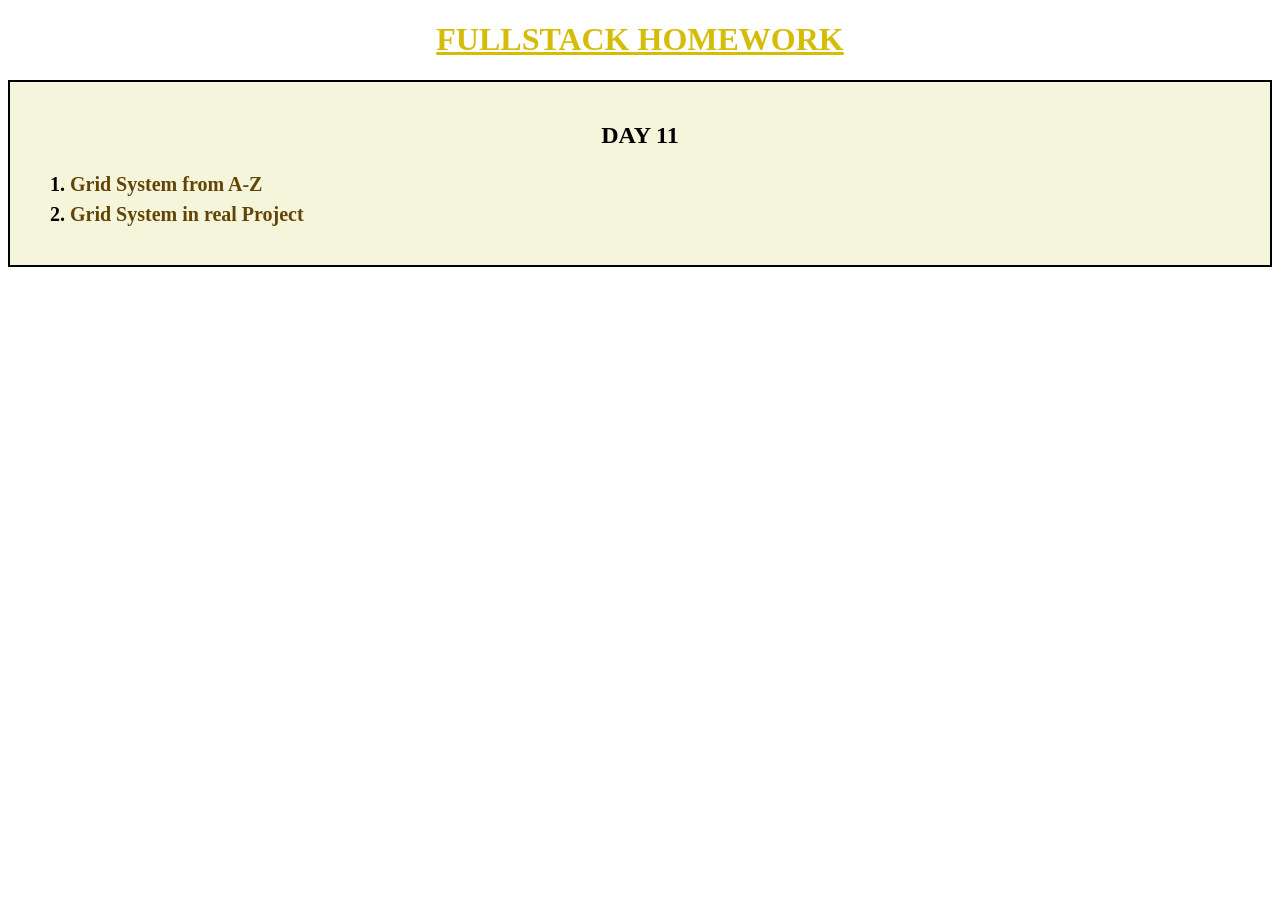
==== commit a778ca72: "first commit" ====
--- a/index.html
+++ b/index.html
@@ -3,742 +3,30 @@
 <head>
     <meta charset="UTF-8">
     <meta name="viewport" content="width=device-width, initial-scale=1.0">
-    <link
-    rel="stylesheet"
-    href="https://cdnjs.cloudflare.com/ajax/libs/font-awesome/7.0.1/css/all.min.css"
-    />
+    <title>F8 HOMEWORK</title>
+    <link rel="stylesheet" href="./css/grid.css">
+    <link rel="stylesheet" href="./css/index.css">
 
-    <link rel="preconnect" href="https://fonts.googleapis.com">
-    <link rel="preconnect" href="https://fonts.gstatic.com" crossorigin>
-    <link href="https://fonts.googleapis.com/css2?family=Manrope:wght@200..800&family=Roboto+Slab:wght@100..900&display=swap" rel="stylesheet">
-    <title>Home Law Site</title>
-    <link rel="stylesheet" href="./F8-HOMEWORK-DAY11/reset.css">
-    <link rel="stylesheet" href="./F8-HOMEWORK-DAY11/css/grid.css">
 </head>
 <body>
-<div class="container-page1">
-    <!-- header -->
-    <header class="header">
-        <div class="container">
-            <div class="row">
-                <div class="col-1">
-                    <a class="header__logo">
-                        <img src="./F8-HOMEWORK-DAY11/img/img-logo.png" alt="Logo law site">
-                    </a>
-                </div>
-                <div class="col-6 offset-2 col-lg-1 offset-lg-0">
-                    <ul class="header__nav--list">
-                        <li class="header__nav--item">
-                            <a href="#" class="header__nav--link">Home
-                                <i class="fa-solid fa-angle-down"></i>
-                            </a>
+    <H1 class="homework__title">FULLSTACK HOMEWORK</H1>
+    <div class="container">
+        <div class="row g-2">
+            <div class="col-3">
+                <div class="homework__day11">
+                    <h2 class="homework__title-day11">DAY 11</h2>
+                    <ol class="homework__list">
+                        <li class="homework__item">
+                            <a href="./grid-system.html">Grid System from A-Z</a>
                         </li>
-                        <li class="header__nav--item">
-                            <a href="#" class="header__nav--link">About
-                                <i class="fa-solid fa-angle-down"></i>
-                            </a>
+                        <li class="homework__item">
+                            <a href="./law.html">Grid System in real Project</a>
                         </li>
-                        <li class="header__nav--item">
-                            <a href="#" class="header__nav--link">Practice Areas
-                                <i class="fa-solid fa-angle-down"></i>
-                            </a>
-                        </li>
-                        <li class="header__nav--item">
-                            <a href="#" class="header__nav--link">Attorneys
-                                <i class="fa-solid fa-angle-down"></i>
-                            </a>
-                        </li>
-                        <li class="header__nav--item">
-                            <a href="#" class="header__nav--link">Page
-                                <i class="fa-solid fa-angle-down"></i>
-                            </a>
-                        </li>
-                    </ul>
-                </div>
-                <div class="col-3 col-sm-8">
-                    <div class="header__contact">
-                    <a href="tel:000123456789" class="phone__contact--link">
-                        Call:
-                        <span class="phone__contact--number">(000) 123 456 789</span>
-                    </a>
-                    </div>
-                </div>
-            </div>
-        </div>       
-    </header>
-    <!-- grid 1 -->
-    <div class="hero">
-        <div class="container">
-            <div class="row">
-                <div class="col-6 col-md-12">
-                    <div class="content">
-                        <h4 class="content-subtitle subtitle">#1 Law Firm in New York</h4>
-                        <h1 class="content-title title">Where People Meets Personalized Support.</h1>
-                        <p class="content-desc desc">Where every injury is personal. We are a different kind of law firm. Let our small, passionate group of trial lawyers fight for your rights!</p>
-                        <a href="#" class="btn content-button">
-                            Get a Consultations
-                        </a>
-                    </div>
-                </div>
-                <!--  -->
-                <div class="col-5 offset-1 col-md-12 offset-md-0 ">
-                    <div class="shape">
-                        <!-- shape decor -->
-                        <img src="./F8-HOMEWORK-DAY11/img/img-decord-1.png" alt="Shape decor">
-                        <!-- shape play -->
-                        <div class="shape__play" aria-label="play">
-                        </div>
-                        <!-- shape img complex -->
-                        <div class="shape__img--green">
-                            <div class="shape__yellow"></div>
-                            <div class="shape__img">
-                                <img src="./F8-HOMEWORK-DAY11/img/img-lawyer-1.png" alt="lawyers">
-                            </div>
-                        </div>
-                    </div>
+                    </ol>
                 </div>
             </div>
         </div>
     </div>
-</div>
-<div class="container__page2">
-    <div class="container">
-        <div class="row">
-            <div class="col-6">
-                <div class="second__image">
-                    <img src="./F8-HOMEWORK-DAY11/img/img-lawyer-2.png" alt="one lawyer">
-                </div>
-            </div>
-            <div class="col-5 offset-1 col-lg-12">
-                <div class="second__content">
-                    <h3 class="second__subtitle subtitle">#About Us</h3>
-                    <h2 class="second__title group-title title">Get the Guidance, Support, and Counsel</h2>
-                    <p class="desc second__desc">Every year hundreds of clients choose our firm
-                        because of our dedication to advocating for our clients before, during and after
-                        losing.</p>
-                    <div class="feedback">
-                        <div class="feedback__item">
-                            <span class="bold-number">1782</span>
-                            <span class="desc desc-grey">Law Cases</span>
-                        </div>
-                        <div class="feedback__item">
-                            <span class="bold-number">10+</span>
-                            <span class="desc desc-grey">Lawyer</span>
-                        </div>
-                        <div class="feedback__item">
-                            <span class="bold-number">98%</span>
-                            <span class="desc desc-grey">Happy Clients</span>
-                        </div>
-                    </div>
-                    <a href="#" class="btn content-button">
-                        Learn More
-                    </a>
-                </div>
-            </div>
-        </div>
-    </div>
-</div>
-
-<!-- Services -->
- <div class="services">
-    <div class="container">
-        <div class="row">
-            <div class="col-6  offset-3 col-lg-12 offset-lg-1">
-                <div class="service__content">
-                    <span class="subtitle text-color subtitle__service">#Services</span>
-                    <h2 class="title group-title service_title">Our Practice Areas</h2>
-                    <p class="desc text-color desc_service">
-                        Our Law Office provides a professional experience for all our clients,
-                        helping them navigate their legal rights.
-                    </p>
-                </div>
-            </div>
-        </div>
-        <div class="row g-2 ">
-            <div class="col-4 col-md-6">
-                <div class="service-card">
-                    <img src="./F8-HOMEWORK-DAY11/img/img-services-1.png" alt="injury law" class="card__img">
-                    <a href="#!" class="btn card_btn">Personal Injury Law</a>
-                </div>
-            </div>
-            <div class="col-4 col-md-6">
-                <div class="service-card">
-                    <img src="./F8-HOMEWORK-DAY11/img/img-services-2.png" alt="Employment Law" class="card__img">
-                    <a href="#!" class="btn card_btn">Employment Law</a>
-                </div>
-            </div>
-            <div class="col-4 col-md-6">
-                <div class="service-card">
-                    <img src="./F8-HOMEWORK-DAY11/img/img-services-3.png" alt="Personal Injury Law" class="card__img">
-                    <a href="#!" class="btn card_btn">Personal Injury Law</a>
-                </div>
-            </div>
-            <div class="col-4 col-md-6">
-                <div class="service-card">
-                    <img src="./F8-HOMEWORK-DAY11/img/img-services-4.png" alt=" Family Law " class="card__img">
-                    <a href="#!" class="btn card_btn"> Family Law </a>
-                </div>
-            </div>
-            <div class="col-4 col-md-6">
-                <div class="service-card">
-                    <img src="./F8-HOMEWORK-DAY11/img/img-services-5.png" alt="Divorce Law " class="card__img">
-                    <a href="#!" class="btn card_btn">Divorce Law </a>
-                </div>
-            </div>
-            <div class="col-4 col-md-6">
-                <div class="service-card">
-                    <img src="./F8-HOMEWORK-DAY11/img/img-services-6.png" alt=" Property Injury Law " class="card__img">
-                    <a href="#!" class="btn card_btn"> Property Injury Law</a>
-                </div>
-            </div>
-        </div>
-        <a href="#!" class="btn service__btn">View All</a>
-    </div>
- </div>
-<!-- features page 1 -->
- <div class="features">
-    <div class="container">
-        <div class="row">
-            <div class="col-6 col-md-12">
-                <div class="features__image">
-                    <img src="./F8-HOMEWORK-DAY11/img/img-features-1.png" alt="lawyer">
-                </div>
-            </div>
-            <div class="col-5 offset-1 col-md-12 offset-md-0">
-                <div class="features__content">
-                    <span class="subtitle text-color features__subtitle">#Features</span>
-
-                    <h2 class="title  group-title features__title">
-                        A Heritage of Legal Talent in the US
-                    </h2>
-
-                    <p class="desc text-color features__desc">
-                        When you are seeking the services of a nationally recognized law firm, you have every right to expect an extra measure of expertise.
-                    </p>
-
-                    <ul class="features__list">
-                        <li class="features__item">Fast and Responsive</li>
-                        <li class="features__item">Top Notch Communication</li>
-                        <li class="features__item">Emotional Intelligence</li>
-                    </ul>
-                </div>
-            </div>
-        </div>
-    </div>
- </div>
-<!-- features page 2--> 
- <div class="feature_page2">
-    <div class="container">
-        <div class="row">
-            <div class="col-6 col-md-12 offset-md-0">
-                <span class="subtitle text-color features__subtitle">#Features</span>
-
-                <h2 class="title group-title features__title">
-                    Exceptional Scope and Diverse Practices
-                </h2>
-
-                <p class="desc text-color features__desc">
-                    Our attorneys provide clients with extensive knowledge and experience in each specialized area of practice we offer. We are providing the best.
-                </p>
-                <a href="#!" class="btn feature_btn">Our Services</a>
-            </div>
-            <div class="col-5 offset-1 col-md-12 offset-md-0">
-                <div class="feature__image2">
-                    <img src="./F8-HOMEWORK-DAY11/img/img-features-2.png" alt="Lawyer">
-                </div>
-            </div>
-        </div>
-    </div>
- </div>
-<div class="Team">
-    <div class="container">
-        <div class="row">
-            <div class="col-6 offset-3 col-lg-11 offset-lg-1">
-                <div class="team__content">
-                    <span class="subtitle subtitle__team">#Teams</span>
-
-                    <h2 class="title group-title team__title">
-                        Meet With Lawyers
-                    </h2>
-
-                    <p class="desc team__desc">
-                        Our team of experienced lawyers has secured more than $150 Million in settlements and judgments for our clients.
-                    </p>
-                </div>
-            </div>
-        </div>
-        <div class="row">
-            <div class="col-4 col-md-6">
-                <div class="team-card">
-                    <div class="card__thumb">
-                        <img src="./F8-HOMEWORK-DAY11/img/team-member-1.png" alt="David Warner" class="card__image">
-                    </div>
-                    <span class="card__name">David Warner</span>
-                    <span class="card__role">Attorney at Law</span>
-                </div>
-            </div>
-
-            <div class="col-4 col-md-6">
-                <div class="team-card">
-                    <div class="card__thumb">
-                        <img src="./F8-HOMEWORK-DAY11/img/team-member-2.png" alt="Aron Finc" class="card__image">
-                    </div>
-                    <span class="card__name">Aron Finc</span>
-                    <span class="card__role">Founding President</span>
-                </div>
-            </div>
-
-            <div class="col-4 col-md-6">
-                <div class="team-card">
-                   <div class="card__thumb">
-                        <img src="./F8-HOMEWORK-DAY11/img/team-member-3.png" alt="Jamie Watts" class="card__image">
-                    </div>
-                    <span class="card__name">Jamie Watts</span>
-                    <span class="card__role">Partner</span>
-                </div>
-            </div>
-
-            <div class="col-4 col-md-6">
-                <div class="team-card">
-                    <div class="card__thumb">
-                        <img src="./F8-HOMEWORK-DAY11/img/team-member-4.png" alt="Perry Beqan" class="card__image">
-                    </div>
-                    <span class="card__name">Perry Beqan</span>
-                    <span class="card__role">Associate Attorney</span>
-                </div>
-            </div>
-
-            <div class="col-4 col-md-6">
-                <div class="team-card">
-                    <div class="card__thumb">
-                        <img src="./F8-HOMEWORK-DAY11/img/team-member-5.png" alt="Jack 98" class="card__image">
-                    </div>
-                    <span class="card__name">Jack 98</span>
-                    <span class="card__role">Senior Partner</span>
-                </div>
-            </div>
-
-            <div class="col-4 col-md-6">
-                <div class="team-card">
-                    <div class="card__thumb">
-                        <img src="./F8-HOMEWORK-DAY11/img/team-member-6.png" alt="Harry Kane" class="card__image">
-                    </div>
-                    <span class="card__name">Harry Kane</span>
-                    <span class="card__role">Senior Partner</span>
-                </div>
-            </div>
-        </div>
-        <a href="" class="btn team__btn">
-            All Attorney
-        </a>
-    </div>
-</div>
-<div class="awards">
-    <div class="container">
-        <div class="row">
-            <div class="col-6 offset-3">
-                <div class="award__content">
-                    <span class="subtitle award__subtitle">#Awards</span>
-                    <h2 class="title group-title award__title">Our Honors & Awards</h2>
-                </div>
-            </div>
-        </div>
-        <div class="row">
-            <div class="col-3 col-md-6">
-                <div class="award__card">
-                    <img src="./F8-HOMEWORK-DAY11/img/img-logo-award-1.png" alt="" class="award__card--img">
-                </div>
-            </div>
-            <div class="col-3 col-md-6">
-                <div class="award__card">
-                    <img src="./F8-HOMEWORK-DAY11/img/img-logo-award-2.png" alt="" class="award__card--img">
-                </div>
-            </div>
-            <div class="col-3 col-md-6">
-                <div class="award__card">
-                    <img src="./F8-HOMEWORK-DAY11/img/img-logo-award-3.png" alt="" class="award__card--img">
-                </div>
-            </div>
-            <div class="col-3 col-md-6">
-                <div class="award__card">
-                    <img src="./F8-HOMEWORK-DAY11/img/img-logo-award-4.png" alt="" class="award__card--img">
-                </div>
-            </div>
-        </div>
-    </div>
-</div>
-<div class="Testimonial">
-    <div class="container">
-        <div class="row">
-            <div class="col-5 col-lg-8">
-                <div class="test__content">
-                    <span class="subtitle test__subtitle">#Testimonial</span>
-                    <h2 class="title group-title test__title">What Our Clients Say About Us</h2>
-                </div>
-            </div>
-            <div class="col-2 offset-5 col-lg-4 offset-lg-0">
-                <div class="test__slider--controls">
-                    <button class="slider__button slider__button--prev">
-                        <i class="fa-solid fa-chevron-left"></i>
-                    </button>
-
-                    <button class="slider__button slider__button--next">
-                        <i class="fa-solid fa-chevron-right"></i>
-                    </button>
-                </div>
-            </div>
-        </div>
-        <div class="row">
-            <div class="col-4">
-                <div class="test__card">
-                    <div class="test__avatar">
-                        <img src="./F8-HOMEWORK-DAY11/img/img-testimonial-avatar-1.png" alt="avatar client" class="test__img">
-                    </div>
-                    <p class="desc test__desc">
-                        "I am very satisfied with this Law Office. Very professional, quick responses to calls, humble and understanding. Marty has done a lot of work for me and helped my friends and myself work through some sticky issues. His staff is professional and hard working! I recommend anyone who needs a lawyer to Marty Meason and his team."
-                    </p>
-                    <div class="test__info">
-                        <span class="test__name">
-                            Tim Southee
-                        </span>
-                        <span class="test__role">
-                            UI/UX Designer
-                        </span>
-                    </div>
-                </div>
-            </div>
-            <div class="col-4">
-                <div class="test__card">
-                    <div class="test__avatar">
-                        <img src="./F8-HOMEWORK-DAY11/img/img-testimonial-avatar-2.png" alt="avatar client" class="test__img">
-                    </div>
-                    <p class="desc test__desc">"I am very satisfied with this Law Office. Very professional, quick responses to calls, humble and understanding. Marty has done a lot of work for me and helped my friends and myself work through some sticky issues. His staff is professional and hard working! I recommend anyone who needs a lawyer to Marty Meason and his team."</p>
-                    <div class="test__info">
-                        <span class="test__name">
-                            Trent Boult
-                        </span>
-                        <span class="test__role">
-                            UI/UX Designer
-                        </span>
-                    </div>
-                </div>
-            </div>
-            <div class="col-4">
-                <div class="test__card">
-                    <div class="test__avatar">
-                        <img src="./F8-HOMEWORK-DAY11/img/img-testimonial-avatar-3.png" alt="avatar client" class="test__img">
-                    </div>
-                    <p class="desc test__desc">
-                        "I am very satisfied with this Law Office. Very professional, quick responses to calls, humble and understanding. Marty has done a lot of work for me and helped my friends and myself work through some sticky issues. His staff is professional and hard working! I recommend anyone who needs a lawyer to Marty Meason and his team."
-                    </p>
-                    <div class="test__info">
-                        <span class="test__name">
-                            Matt Hen
-                        </span>
-                        <span class="test__role">
-                            UI/UX Designer
-                        </span>
-                    </div>
-                </div>
-            </div>
-        </div>
-        <div class="row">
-            <div class="col-12">
-                <div class="test__dots">
-                    <span class="dot dot-orange"></span>
-                    <span class="dot"></span>
-                    <span class="dot"></span>
-                    <span class="dot"></span>
-                </div>
-            </div>
-        </div>
-    </div>
-</div>
-<div class="faq">
-    <div class="container">
-        <div class="row">
-            <div class="col-6 offset-3">
-                <div class="faq__content">
-                    <span class="subtitle faq__subtitle">#FAQ</span>
-                    <h2 class="title group-title faq__title">Frequently Asked Questions</h2>
-                    <div class="faq__question">
-                        <span class="faq__tab faq__tab-orange">General Question</span>
-                        <span class="faq__tab">Other Question</span>
-                    </div>
-                </div>
-            </div>
-        </div>
-        <div class="faq__accordion">
-            <div class="accordion-item">
-                <input type="checkbox" id="faq-first-checkbox" class="item--input" hidden>
-                <label for="faq-first-checkbox" class="item--header">
-                    <h4 class="accordion-item-title">
-                        Why should I hire an attorney?
-                    </h4>
-                    <span class="accordion-item-icon">
-                        <i class="fa-solid fa-angle-down"></i>
-                    </span>
-                </label>
-                <div class="accordion-item-content">
-                    <div class="accordion-item-inner">
-                        <p class="desc accordion-item-desc">
-
-                            When you are faced with a personal injury, the physical
-                            and emotional burden should not be taken for granted.
-                            Hiring an attorney not only provides trusted legal
-                            guidance but someone to stand in your corner when you
-                            need it most. Insurance companies are seeking their best
-                            interest and not your own, so it’s always a good idea to
-                            seek counsel.
-                        </p>
-                    </div>
-                </div>
-            </div>
-            <!-- second accordion -->
-            <div class="accordion-item">
-                <input type="checkbox" id="faq-second-checkbox" class="item--input" hidden>
-                <label for="faq-second-checkbox" class="item--header">
-                    <h4 class="accordion-item-title">
-                        I am still hurting. What do I do next?
-                    </h4>
-                    <span class="accordion-item-icon">
-                        <i class="fa-solid fa-angle-down"></i>
-                    </span>
-                </label>
-               <div class="accordion-item-content">
-                    <div class="accordion-item-inner">
-                        <p class="desc accordion-item-desc">
-                            When you are faced with a personal injury, the physical and emotional burden should not be taken for granted. Hiring an attorney not only provides trusted legal guidance but someone to stand in your corner when you need it most. Insurance companies are seeking their best interest and not your own, so it’s always a good idea to seek counsel.
-                        </p>
-                    </div>
-                </div>
-            </div>
-            <!-- last accordion -->
-            <div class="accordion-item">
-                <input type="checkbox" id="faq-third-checkbox" class="item--input" hidden>
-                <label for="faq-third-checkbox" class="item--header">
-                    <h4 class="accordion-item-title">
-                        How will I pay for my medical bills
-                    </h4>
-                    <span class="accordion-item-icon">
-                        <i class="fa-solid fa-angle-down"></i>
-                    </span>
-                </label>
-               <div class="accordion-item-content">
-                    <div class="accordion-item-inner">
-                        <p class="desc accordion-item-desc">
-                            When you are faced with a personal injury, the physical and emotional burden should not be taken for granted. Hiring an attorney not only provides trusted legal guidance but someone to stand in your corner when you need it most. Insurance companies are seeking their best interest and not your own, so it’s always a good idea to seek counsel.
-                        </p>
-                    </div>
-                </div>
-            </div>
-        </div>
-    </div>
-</div>
-<div class="blog">
-    <div class="container">
-        <div class="row">
-            <div class="col-7 col-lg-8 col-md-12">
-                <div class="blog__content">
-                    <span class="subtitle blog__subtitle">
-                        #Blog
-                    </span>
-                    <h2 class="title group-title blog__title">
-                        Latest Story & News
-                    </h2>
-                    <p class="desc blog__desc">
-                        We’re always adding new content to help better inform our clients on issues impacting their lives.
-                    </p>
-                </div>
-            </div>
-            <div class="col-2 offset-3 col-lg-4 offset-lg-0 offset-md-4">
-                <a href="#!" class="btn blog__btn">
-                    Browse All
-                </a>
-            </div>
-        </div>
-        <div class="row gy-md-4">
-            <div class="col-4 col-md-12 ">
-                <div class="blog__card">
-                    <a href="#!" class="blog__card-media-link">
-                        <img src="./F8-HOMEWORK-DAY11/img/img-blog-1.png" alt="blog-1" class="blog__card-img">
-                    </a>
-                    <div class="blog__card-media">
-                        <img src="./F8-HOMEWORK-DAY11/img/img-blog-avatar-1.png" alt="Mitchell Starc" class="blog__card-avatar">
-                        <div class="blog__card-info">
-                            <span class="blog__card-author">Mitchell Starc</span>
-                            <span class="blog__card-role">Attorney at Law</span>
-                        </div>
-                    </div>
-                    <a href="" class="blog__card-title">
-                        5 Key Rules of Law in Our Society Must Know in 2022
-                    </a>
-                    <a href="#!" class="blog__card-link">
-                        Learn More
-                    </a>
-                </div>
-            </div>
-            <div class="col-4 col-md-12">
-                <div class="blog__card">
-                    <a href="#!" class="blog__card-media-link">
-                        <img src="./F8-HOMEWORK-DAY11/img/img-blog-2.png" alt="blog-1" class="blog__card-img">
-                    </a>
-                    <div class="blog__card-media">
-                        <img src="./F8-HOMEWORK-DAY11/img/img-blog-avatar-1.png" alt="Mitchell Starc" class="blog__card-avatar">
-                        <div class="blog__card-info">
-                            <span class="blog__card-author">Mitchell Starc</span>
-                            <span class="blog__card-role">Attorney at Law</span>
-                        </div>
-                    </div>
-                    <a href="" class="blog__card-title">
-                        5 Key Rules of Law in Our Society Must Know in 2022
-                    </a>
-                    <a href="#!" class="blog__card-link">
-                        Learn More
-                    </a>
-                </div>
-            </div>
-            <div class="col-4 col-md-12">
-                <div class="blog__card">
-                    <a href="#!" class="blog__card-media-link">
-                        <img src="./F8-HOMEWORK-DAY11/img/img-blog-3.png" alt="blog-1" class="blog__card-img">
-                    </a>
-                    <div class="blog__card-media">
-                        <img src="./F8-HOMEWORK-DAY11/img/img-blog-avatar-1.png" alt="Mitchell Starc" class="blog__card-avatar">
-                        <div class="blog__card-info">
-                            <span class="blog__card-author">Mitchell Starc</span>
-                            <span class="blog__card-role">Attorney at Law</span>
-                        </div>
-                    </div>
-                    <a href="" class="blog__card-title">
-                        5 Key Rules of Law in Our Society Must Know in 2022
-                    </a>
-                    <a href="#!" class="blog__card-link">
-                        Learn More
-                    </a>
-                </div>
-            </div>
-        </div>
-    </div>
-</div>
-
-<div class="cta">
-    <div class="container">
-        <div class="row">
-            <div class="col-12">
-                <div class="cta__content">
-                    <span class="subtitle cta__subtitle">
-                        #CTA
-                    </span>
-
-                    <h2 class="title group-title cta__title">
-                        Dealing With a Issue?
-                    </h2>
-
-                    <p class="desc cta__desc">
-                        Where every injury is personal. We are a different kind of law firm. Let our small, passionate group of trial lawyers fight for your rights!
-                    </p>
-
-                    <a href="" class="btn cta__btn">
-                        Get a Consultation
-                    </a>
-                </div>
-            </div>
-        </div>
-    </div>
-</div>
-<footer class="footer">
-    <div class="container">
-        <div class="footer-top row">
-            <div class="col-2 col-lg-6 col-md-12">
-                    <h4 class="footer__heading">Justice</h4>
-                    <ul class="footer__list">
-                        <li class="footer__list--item">
-                            <a href="" class="footer__list-link">Privacy Policy</a>
-                        </li>
-                        <li class="footer__list--item">
-                            <a href="" class="footer__list-link">Terms</a>
-                        </li>
-                        <li class="footer__list--item">
-                            <a href="" class="footer__list-link">Cookie Preferences</a>
-                        </li>
-                    </ul>
-            </div>
-            <!-- footer page -->
-            <div class="col-2 col-lg-6 col-md-12">
-                <h4 class="footer__heading">Pages</h4>
-                <ul class="footer__list">
-                    <li class="footer__list--item">
-                        <a href="" class="footer__list-link">Home</a>
-                    </li>
-                    <li class="footer__list--item">
-                        <a href="" class="footer__list-link">About</a>
-                    </li>
-                    <li class="footer__list--item">
-                        <a href="" class="footer__list-link">Practice Areas</a>
-                    </li>
-                    <li class="footer__list--item">
-                        <a href="" class="footer__list-link">Attorneys</a>
-                    </li>
-                </ul>
-            </div>
-            <!-- footer contact -->
-            <div class="col-3 col-lg-4 col-md-12">
-                <h4 class="footer__heading">Justice</h4>
-
-                <ul class="footer__list">
-                    <li class="footer__list--item">
-                        <a href="" class="footer__list-link">
-                            50 Harrison Street, PH Suite 445<br>
-                            Hoboken, NJ 07030
-                        </a>
-                    </li>
-                    <li class="footer__list--item">
-                        <a href="tel:0001234567" class="footer__list-link">
-                            (000) 123-4567
-                        </a>
-                    </li>
-                    <li class="footer__list--item">
-                        <a href="mailto:yourlawfirm22@gmail.com" class="footer__list-link">
-                            yourlawfirm22@gmail.com
-                        </a>
-                    </li>
-                </ul>
-            </div>
-            <!-- footer map -->
-            <div class="col-5 col-lg-6 col-md-12">
-                <div class="footer__map">
-                   <iframe src="https://www.google.com/maps/embed?pb=!1m18!1m12!1m3!1d11124.82495184037!2d26.172520783632688!3d44.42282411420065!2m3!1f0!2f0!3f0!3m2!1i1024!2i768!4f13.1!3m3!1m2!1s0x40b1fd1ac9569bd5%3A0x385c87b6a33f69b2!2sTeilor%20Park!5e0!3m2!1svi!2sro!4v1784707522544!5m2!1svi!2sro" width="100%" height="100%" style="border:0;" allowfullscreen loading="lazy" referrerpolicy="strict-origin-when-cross-origin">
-                   </iframe>
-                </div>
-            </div>
-        </div>
-        <!-- footer bottom -->
-         <div class="row footer-bottom ">
-            <div class="col-6 col-lg-8 col-md-12">
-                <div class="footer-bottom-left">
-                    <img src="./F8-HOMEWORK-DAY11/img/img-logo-white.png" alt="Logo" class="footer-bottom-logo">
-                    <p class="footer__bottom-copyright">Copyright © 2022 UI HUT All Rights Reserved</p>
-                </div>
-            </div>
-            <div class="col-3 offset-3 col-lg-4 offset-lg-0 col-md-12 ">
-                <div class="social-links">
-                    <a href="#!" class="social-links-item">
-                        <i class="fa-brands fa-square-facebook"></i>
-                    </a>
-                    <a href="#!" class="social-links-item">
-                        <i class="fa-brands fa-square-linkedin"></i>
-                    </a>
-                    <a href="#!" class="social-links-item">
-                        <i class="fa-brands fa-square-twitter"></i>
-                    </a>
-                    <a href="#!" class="social-links-item">
-                        <i class="fa-brands fa-square-instagram"></i>
-                    </a>
-                </div>
-            </div>
-         </div>
-    </div>
-</footer>
+    
 </body>
 </html>
--- a/css/index.css
+++ b/css/index.css
@@ -0,0 +1,39 @@
+:root{
+    --primary: rgb(213, 189, 7);
+    --font--header: times new roman;
+    --item: rgb(98, 68, 4);
+    --hover: red; 
+}
+.homework__title{
+    text-align: center;
+    text-decoration: underline;
+    color: var(--primary);
+    font-family: var(--font--header);
+}
+.homework__day11{
+    background-color: beige;
+    padding: 20px;
+    border: 2px solid black;
+}
+.homework__title-day11{
+    text-align: center;
+}
+.homework__list{
+    display: block;
+    text-decoration: none;
+}
+.homework__item{
+    font-size: 20px;
+    font-weight: 700;
+    line-height: 30px   
+}
+.homework__item a{
+    display: inline-block;
+    text-decoration: none;
+    color: var(--item);
+    cursor: pointer;
+    transition: all .3s ease;
+}
+.homework__item:hover a{
+    color: var(--hover);
+}
